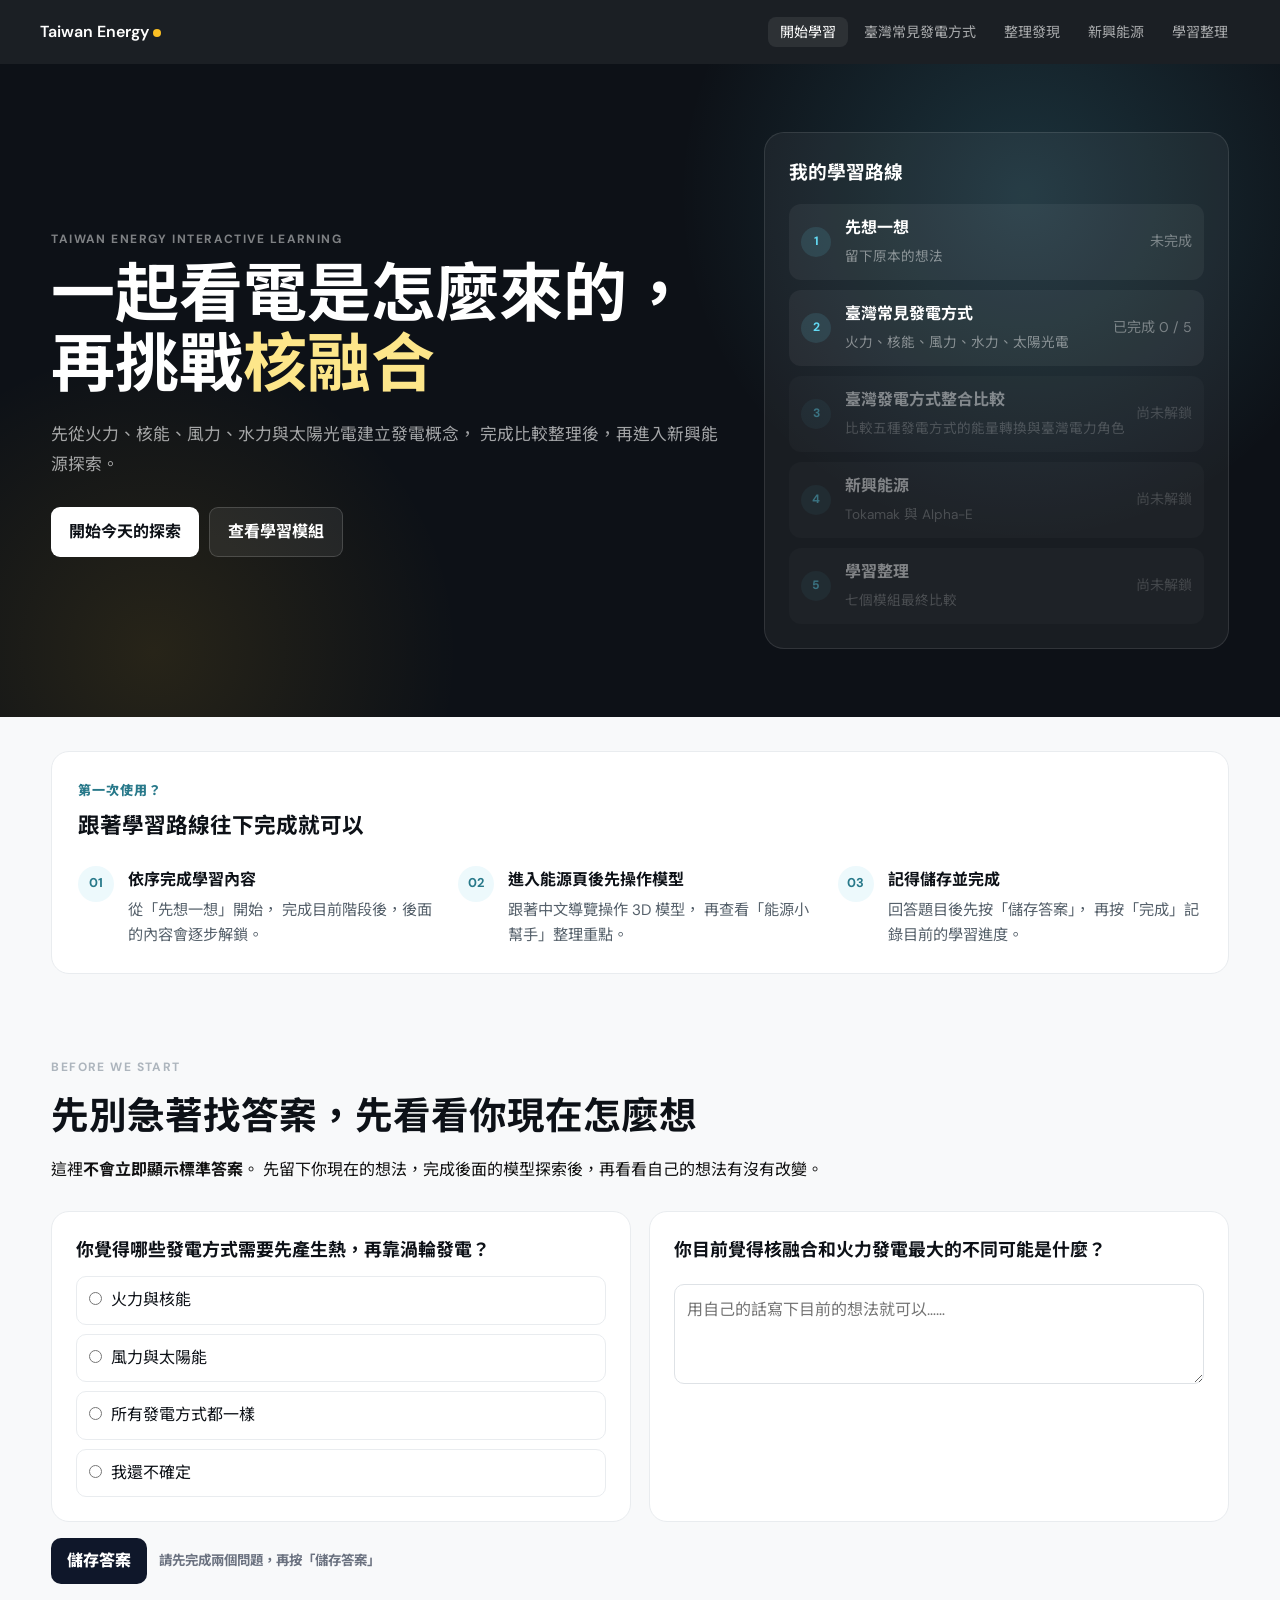
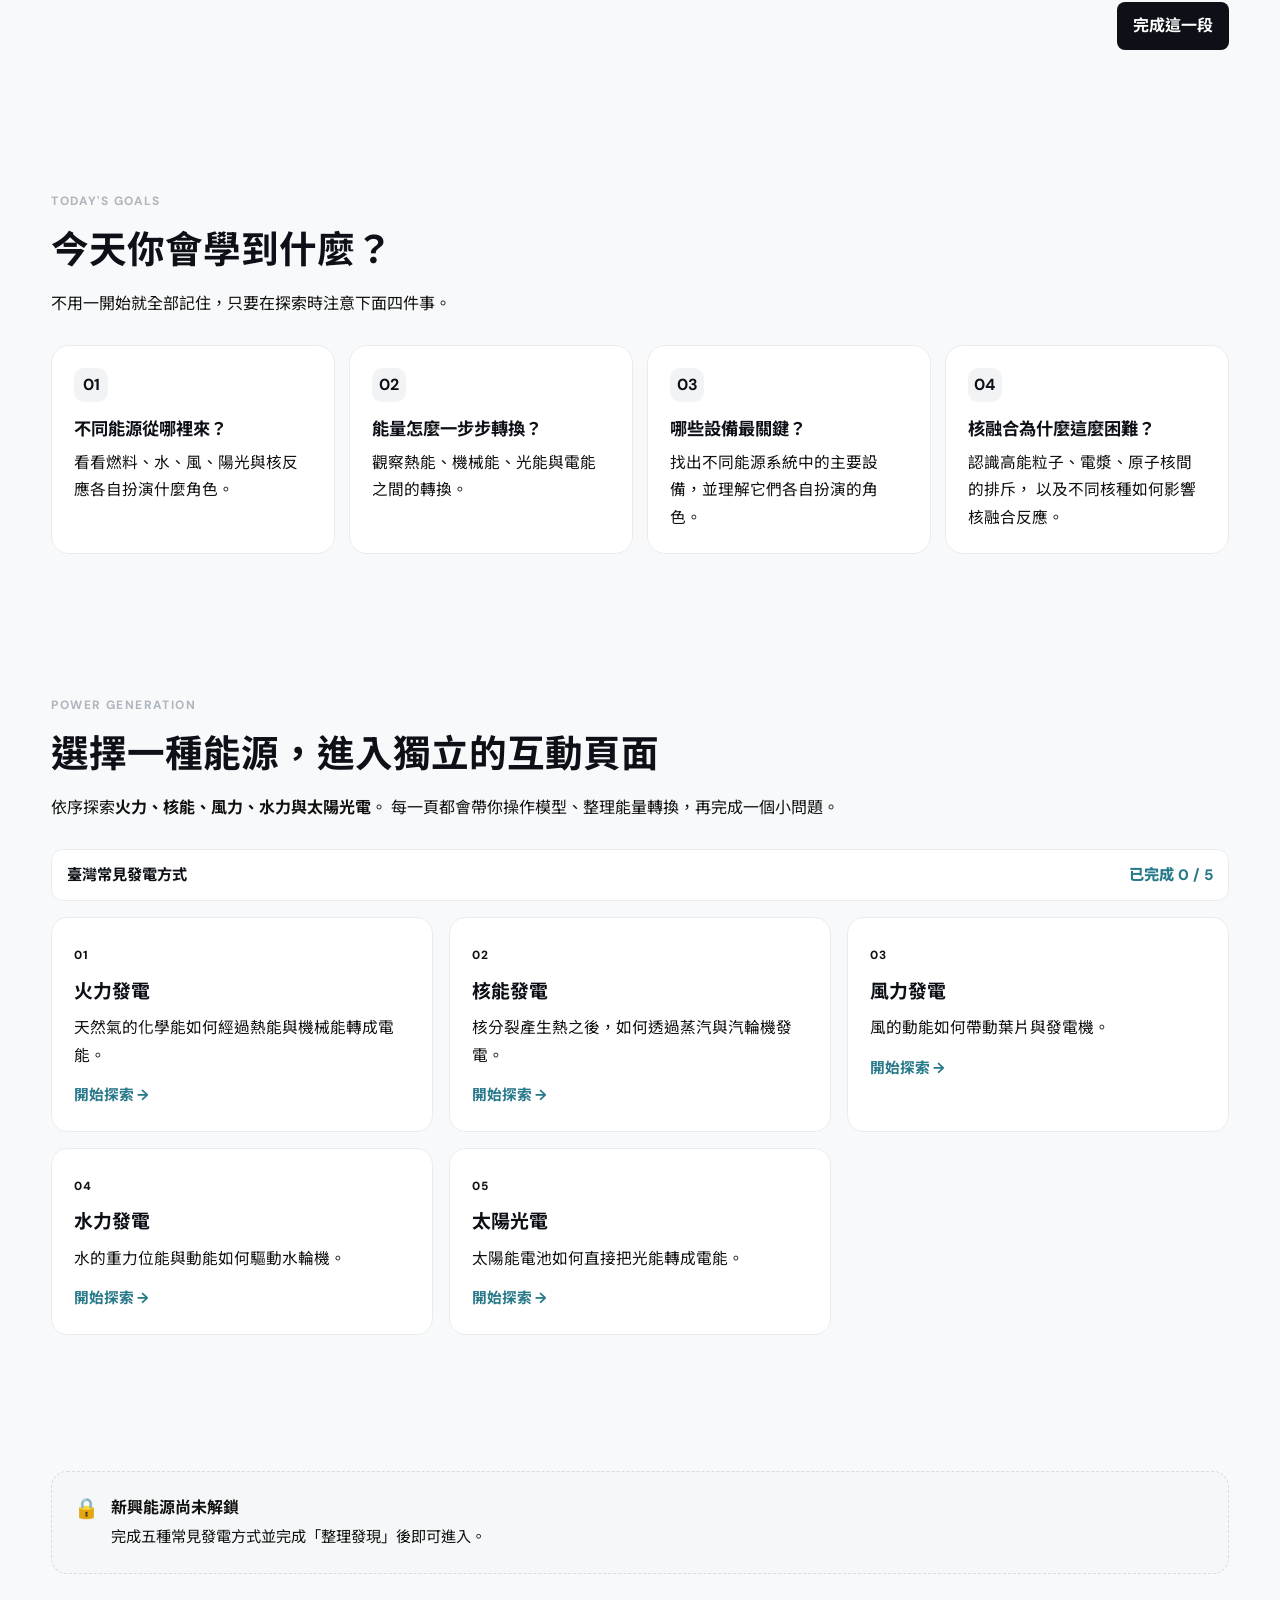
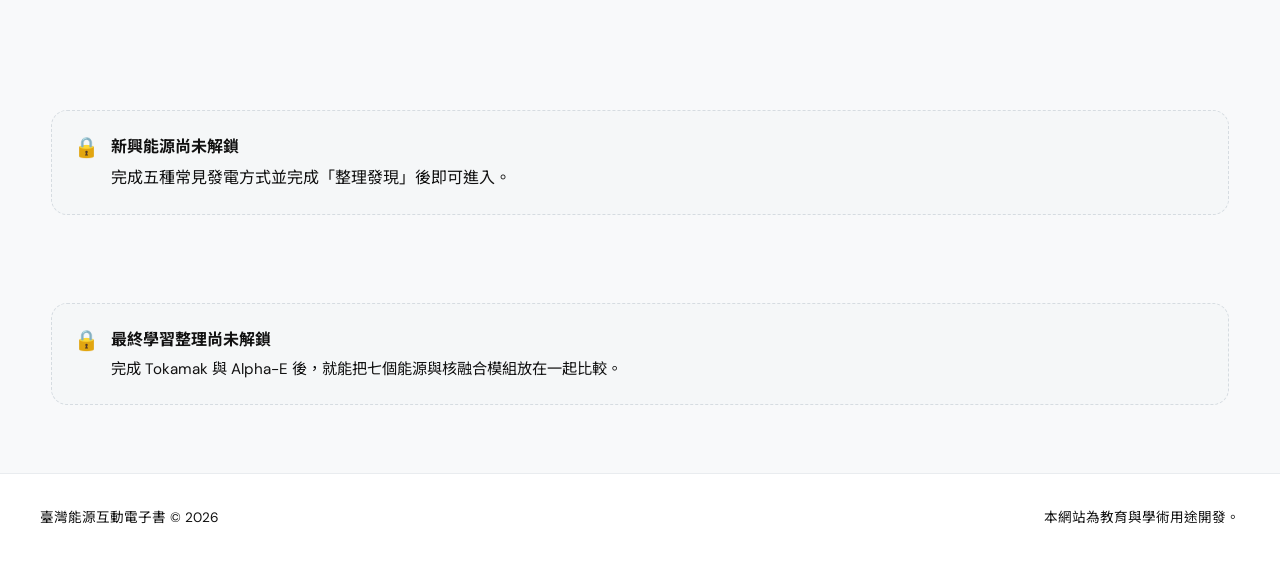
==== index.html @ b62a58a3 "1107_1744" ====
<!DOCTYPE html>
<html lang="zh-Hant">
<head>
  <meta charset="UTF-8">
  <meta name="viewport" content="width=device-width, initial-scale=1.0">
  <title>臺灣能源互動電子書｜學生學習版</title>
  <link rel="stylesheet" href="student-learning.css?v=17">
</head>
<body class="home-page">
    <nav>
        <a class="logo" href="index.html">Taiwan Energy<span></span></a>
        <button class="nav-toggle" type="button" aria-label="開啟選單" onclick="toggleMenu()">
            <span></span><span></span><span></span>
        </button>
        <ul id="nav-menu">
            <li><a class="active" href="index.html#start">開始學習</a></li>
            <li><a href="index.html#explore">臺灣常見發電方式</a></li>
            <li><a href="index.html#discover">整理發現</a></li>
            <li><a href="index.html#emerging">新興能源</a></li>
            <li><a href="student-summary.html">學習整理</a></li>
        </ul>
    </nav>

    <header class="hero">
        <div class="hero-inner">
            <div>
                <span class="eyebrow">TAIWAN ENERGY INTERACTIVE LEARNING</span>
                <h1>一起看電是怎麼來的，<br>再挑戰<em>核融合</em></h1>
                <p>
                    先從火力、核能、風力、水力與太陽光電建立發電概念，
                    完成比較整理後，再進入新興能源探索。
                </p>

                <div class="hero-actions">
                    <a class="btn btn-primary" href="#start">開始今天的探索</a>
                    <a class="btn btn-soft" href="#explore">查看學習模組</a>
                </div>
            </div>

            <aside class="hero-panel">
                <h3>我的學習路線</h3>
                <div class="phase-list">
                    <a class="phase-chip route-home-link"
                       href="#start"
                       data-home-route="start">
                        <b>1</b>
                        <div>
                            <strong>先想一想</strong>
                            <small>留下原本的想法</small>
                        </div>

                        <span class="phase-status"
                              data-home-status="start">
                            未完成
                        </span>
                    </a>

                    <a class="phase-chip route-home-link"
                       href="#explore"
                       data-home-route="traditional">
                        <b>2</b>
                        <div>
                            <strong>臺灣常見發電方式</strong>
                            <small>
                                火力、核能、風力、水力、太陽光電
                            </small>
                        </div>

                        <span class="phase-status"
                              data-home-status="traditional">
                            已完成 0 / 5
                        </span>
                    </a>

                    <a class="phase-chip route-home-link"
                       href="#discover"
                       data-home-route="discover">
                        <b>3</b>
                        <div>
                            <strong>臺灣發電方式整合比較</strong>
                            <small>
                                比較五種發電方式的能量轉換與臺灣電力角色
                            </small>
                        </div>

                        <span class="phase-status"
                              data-home-status="discover">
                            尚未解鎖
                        </span>
                    </a>

                    <a class="phase-chip route-home-link"
                       href="#emerging"
                       data-home-route="emerging">
                        <b>4</b>
                        <div>
                            <strong>新興能源</strong>
                            <small>
                                Tokamak 與 Alpha-E
                            </small>
                        </div>

                        <span class="phase-status"
                              data-home-status="emerging">
                            尚未解鎖
                        </span>
                    </a>

                    <a class="phase-chip route-home-link"
                       href="student-summary.html"
                       data-home-route="summary">
                        <b>5</b>
                        <div>
                            <strong>學習整理</strong>
                            <small>
                                七個模組最終比較
                            </small>
                        </div>

                        <span class="phase-status"
                              data-home-status="summary">
                            尚未解鎖
                        </span>
                    </a>
                </div>
            </aside>
        </div>
    </header>

    
    <main>

        <section class="container home-first-use">

            <div class="first-use-card">

                <div class="first-use-head">
                    <span>第一次使用？</span>
                    <h2>跟著學習路線往下完成就可以</h2>
                </div>

                <div class="first-use-grid">

                    <div class="first-use-item">
                        <b>01</b>
                        <div>
                            <strong>依序完成學習內容</strong>
                            <p>
                                從「先想一想」開始，
                                完成目前階段後，後面的內容會逐步解鎖。
                            </p>
                        </div>
                    </div>

                    <div class="first-use-item">
                        <b>02</b>
                        <div>
                            <strong>進入能源頁後先操作模型</strong>
                            <p>
                                跟著中文導覽操作 3D 模型，
                                再查看「能源小幫手」整理重點。
                            </p>
                        </div>
                    </div>

                    <div class="first-use-item">
                        <b>03</b>
                        <div>
                            <strong>記得儲存並完成</strong>
                            <p>
                                回答題目後先按「儲存答案」，
                                再按「完成」記錄目前的學習進度。
                            </p>
                        </div>
                    </div>

                </div>

            </div>

        </section>


        <section class="container" id="start">
            <div class="section-intro">
                <span class="eyebrow">BEFORE WE START</span>
                <h2>先別急著找答案，先看看你現在怎麼想</h2>
                <p>
                    這裡<strong>不會立即顯示標準答案</strong>。
                    先留下你現在的想法，完成後面的模型探索後，再看看自己的想法有沒有改變。
                </p>
            </div>

            <div class="activity-grid">
                <article class="activity-card">
                    <h3>你覺得哪些發電方式需要先產生熱，再靠渦輪發電？</h3>
                    <div class="choice-list" data-radio-group="start_q1">
                        <!-- radio -> 單選 -->
                        <label class="choice"><input name="start_q1" type="radio" value="thermal_nuclear" /> 火力與核能</label>
                        <label class="choice"><input name="start_q1" type="radio" value="wind_solar" /> 風力與太陽能</label>
                        <label class="choice"><input name="start_q1" type="radio" value="all" /> 所有發電方式都一樣</label>
                        <label class="choice"><input name="start_q1" type="radio" value="unknown" /> 我還不確定</label>
                    </div>
                </article>

                <article class="activity-card">
                    <h3>你目前覺得核融合和火力發電最大的不同可能是什麼？</h3>
                    <textarea data-save="start_q2" placeholder="用自己的話寫下目前的想法就可以……"></textarea>
                </article>
            </div>

            <div class="start-answer-actions">

                <button type="button"
                        class="quiz-save-btn"
                        id="startSaveBtn">
                    儲存答案
                </button>

                <span class="quiz-save-status pending"
                      id="startAnswerStatus">
                    請先完成兩個問題，再按「儲存答案」
                </span>
            </div>

            <div class="phase-footer">
                <button class="complete-phase-btn"
                        id="startCompleteBtn"
                        data-complete-section="start"
                        data-default-label="完成這一段">
                    完成這一段
                </button>
            </div>
        </section>

        <section class="container">
            <div class="section-intro">
                <span class="eyebrow">TODAY'S GOALS</span>
                <h2>今天你會學到什麼？</h2>
                <p>不用一開始就全部記住，只要在探索時注意下面四件事。</p>
            </div>

            <div class="learning-goals">
                <article class="learning-card">
                    <span>01</span>
                    <h3>不同能源從哪裡來？</h3>
                    <p>看看燃料、水、風、陽光與核反應各自扮演什麼角色。</p>
                </article>

                <article class="learning-card">
                    <span>02</span>
                    <h3>能量怎麼一步步轉換？</h3>
                    <p>觀察熱能、機械能、光能與電能之間的轉換。</p>
                </article>

                <article class="learning-card">
                    <span>03</span>
                    <h3>哪些設備最關鍵？</h3>
                    <p>找出不同能源系統中的主要設備，並理解它們各自扮演的角色。</p>
                </article>

                <article class="learning-card">
                    <span>04</span>
                    <h3>核融合為什麼這麼困難？</h3>
                    <p>
                        認識高能粒子、電漿、原子核間的排斥，
                        以及不同核種如何影響核融合反應。
                    </p>
                </article>
            </div>
        </section>

        <section id="explore" class="container">
            <div class="section-intro">
                <span class="eyebrow">POWER GENERATION</span>
                <h2>選擇一種能源，進入獨立的互動頁面</h2>
                <p>
                    依序探索<strong>火力、核能、風力、水力與太陽光電</strong>。
                    每一頁都會帶你操作模型、整理能量轉換，再完成一個小問題。
                </p>
            </div>

            <div class="section-progress-line">
                <strong>臺灣常見發電方式</strong>
                <span id="traditionalProgressText">已完成 0 / 5</span>
            </div>

            <div class="energy-menu-grid">
                <a class="energy-menu-card" href="thermal.html" data-module-card="thermal">
                    <span>01</span>
                    <h3>火力發電</h3>
                    <p>天然氣的化學能如何經過熱能與機械能轉成電能。</p>
                    <strong class="module-card-status">開始探索 →</strong>
                </a>

                <a class="energy-menu-card" href="nuclear.html" data-module-card="nuclear">
                    <span>02</span>
                    <h3>核能發電</h3>
                    <p>核分裂產生熱之後，如何透過蒸汽與汽輪機發電。</p>
                    <strong class="module-card-status">開始探索 →</strong>
                </a>

                <a class="energy-menu-card" href="wind.html" data-module-card="wind">
                    <span>03</span>
                    <h3>風力發電</h3>
                    <p>風的動能如何帶動葉片與發電機。</p>
                    <strong class="module-card-status">開始探索 →</strong>
                </a>

                <a class="energy-menu-card" href="hydro.html" data-module-card="hydro">
                    <span>04</span>
                    <h3>水力發電</h3>
                    <p>水的重力位能與動能如何驅動水輪機。</p>
                    <strong class="module-card-status">開始探索 →</strong>
                </a>

                <a class="energy-menu-card" href="solar.html" data-module-card="solar">
                    <span>05</span>
                    <h3>太陽光電</h3>
                    <p>太陽能電池如何直接把光能轉成電能。</p>
                    <strong class="module-card-status">開始探索 →</strong>
                </a>
            </div>
        </section>

        <section id="discover" class="container gated-section" data-gate="discover">
            <div class="gate-message">
                <span>🔒</span>
                <div>
                    <strong>新興能源尚未解鎖</strong>
                    <p>完成五種常見發電方式並完成「整理發現」後即可進入。</p>
                </div>
            </div>

            <div class="gated-content">
                <!-- =========================
         區塊標題
    ========================= -->
                <div class="section-intro discover-intro">
                    <span class="eyebrow">CONNECT THE IDEAS</span>
                    <h2>把五種發電方式放在一起比較</h2>
                    <p>
                        你已經完成<strong>五種臺灣常見發電方式</strong>的探索。
                    </p>

                    <p>
                        接下來比較三個重點：
                        <strong>能源從哪裡來、能量怎麼轉換、最後怎麼產生電能</strong>。
                    </p>
                </div>

                <div class="module-focus-note discover-focus-note">

                    <strong>本區整理方式</strong>

                    <span>
                        比較五種能量路徑 →
                        找出共同點 →
                        放回臺灣發電情境 →
                        寫下一句自己的整理發現。
                    </span>

                </div>

                <!-- =========================
                     1. 五種能源的能量路徑
                ========================= -->
                <section class="discover-block">
                    <div class="discover-block-head">
                        <span>STEP 01</span>
                        <h3>先看看：五種能源走的是同一條路嗎？</h3>
                        <p>
                            <strong>先看能量路徑：</strong>
                            暫時拿掉設備名稱，
                            只比較每一種發電方式的<strong>能量如何轉換</strong>。
                        </p>

                        <p>
                            <strong>需要複習時：</strong>
                            直接點選下方能源卡片，
                            就可以回到該能源頁面重新查看。
                        </p>
                    </div>

                    <div class="energy-path-grid">
                        <a class="energy-path-card energy-path-link thermal-path"
                           href="thermal.html"
                           aria-label="回到火力發電頁面">
                            <div class="energy-path-title">
                                <span>火力</span>
                                <strong>天然氣的化學能</strong>
                            </div>

                            <div class="energy-path-flow">
                                化學能
                                <b>→</b>
                                熱能
                                <b>→</b>
                                機械能
                                <b>→</b>
                                電能
                            </div>

                            <p>
                                燃料先提供熱能，
                                再利用蒸氣與汽輪機帶動發電機。
                            </p>

                            <span class="energy-path-review">
                                回到這一頁複習 →
                            </span>
                        </a>

                        <a class="energy-path-card energy-path-link nuclear-path"
                           href="nuclear.html"
                           aria-label="回到核能發電頁面">
                            <div class="energy-path-title">
                                <span>核能</span>
                                <strong>核分裂釋放的核能</strong>
                            </div>

                            <div class="energy-path-flow">
                                核能
                                <b>→</b>
                                熱能
                                <b>→</b>
                                機械能
                                <b>→</b>
                                電能
                            </div>

                            <p>
                                熱的來源和火力不同，
                                但後續同樣會利用蒸氣推動汽輪機。
                            </p>

                            <span class="energy-path-review">
                                回到這一頁複習 →
                            </span>
                        </a>

                        <a class="energy-path-card energy-path-link wind-path"
                           href="wind.html"
                           aria-label="回到風力發電頁面">
                            <div class="energy-path-title">
                                <span>風力</span>
                                <strong>移動空氣的動能</strong>
                            </div>

                            <div class="energy-path-flow">
                                風的動能
                                <b>→</b>
                                機械能
                                <b>→</b>
                                電能
                            </div>

                            <p>
                                風直接推動葉片與轉子，
                                不需要先產生熱能。
                            </p>

                            <span class="energy-path-review">
                                回到這一頁複習 →
                            </span>
                        </a>

                        <a class="energy-path-card energy-path-link hydro-path"
                           href="hydro.html"
                           aria-label="回到水力發電頁面">

                            <div class="energy-path-title">
                                <span>水力</span>
                                <strong>高處水體的重力位能</strong>
                            </div>

                            <div class="energy-path-flow">
                                重力位能
                                <b>→</b>
                                水流動能
                                <b>→</b>
                                機械能
                                <b>→</b>
                                電能
                            </div>

                            <p>
                                水往低處流動後推動水輪機，
                                再由發電機產生電能。
                            </p>

                            <span class="energy-path-review">
                                回到這一頁複習 →
                            </span>
                        </a>

                        <a class="energy-path-card energy-path-link solar-path"
                           href="solar.html"
                           aria-label="回到太陽光電頁面">

                            <div class="energy-path-title">
                                <span>太陽光電</span>
                                <strong>太陽光的光能</strong>
                            </div>

                            <div class="energy-path-flow">
                                光能
                                <b>→</b>
                                電能
                            </div>

                            <p>
                                太陽能電池可以直接完成光能到電能的轉換，
                                不需要旋轉機械設備。
                            </p>

                            <span class="energy-path-review">
                                回到這一頁複習 →
                            </span>
                        </a>
                    </div>
                </section>

                <!-- =========================
         2. 找共同點
    ========================= -->
                <section class="discover-block discover-pattern-block">
                    <div class="discover-block-head">
                        <span>STEP 02</span>
                        <h3>再找找看，哪些其實比你想像中更像？</h3>
                        <p>
                            <strong>比較方式：</strong>
                            不只記住設備名稱，
                            而是觀察<strong>能量經過哪些階段</strong>，
                            就可以把五種發電方式重新分成幾組。
                        </p>
                    </div>

                    <div class="pattern-grid">
                        <article class="pattern-card">
                            <span class="pattern-number">01</span>
                            <h4>都需要熱才能發電</h4>
                            <div class="pattern-energy-tags">
                                <span>火力</span>
                                <span>核能</span>
                            </div>

                            <p>
                                兩者最初的能源來源不同，
                                但都先產生<strong>熱</strong>，再利用<strong>蒸氣</strong>推動汽輪機。
                            </p>
                        </article>

                        <article class="pattern-card">
                            <span class="pattern-number">02</span>
                            <h4>直接利用自然界的運動</h4>
                            <div class="pattern-energy-tags">
                                <span>風力</span>
                                <span>水力</span>
                            </div>

                            <p>
                                風與水先使<strong>旋轉設備</strong>產生<strong>機械能</strong>，
                                再由<strong>發電機</strong>把機械能轉換成<strong>電能</strong>。
                            </p>
                        </article>

                        <article class="pattern-card">
                            <span class="pattern-number">03</span>
                            <h4>不需要旋轉機械階段</h4>
                            <div class="pattern-energy-tags">
                                <span>太陽光電</span>
                            </div>

                            <p>
                                太陽能電池<strong>直接</strong>將光能轉換成電能，
                                是五種發電方式中能量路徑最不同的一種。
                            </p>
                        </article>
                    </div>

                    <div class="discover-thinking-note">
                        <div class="discover-thinking-title">
                            你發現了嗎？
                        </div>

                        <p>
                            <strong>火力與核能：</strong>
                            熱的來源不同，但後半段都會利用蒸氣、汽輪機與發電機。
                        </p>

                        <p>
                            <strong>風力與水力：</strong>
                            自然條件不同，但都會先形成旋轉的機械能，再轉換成電能。
                        </p>

                        <p class="discover-thinking-summary">
                            真正比較能源時，應該同時觀察<strong>能量來源</strong>與<strong>轉換路徑</strong>。
                        </p>
                    </div>
                </section>

                <!-- =========================
         3. 臺灣情境
    ========================= -->
                <section class="taiwan-energy-context discover-taiwan">
                    <div class="taiwan-context-head">
                        <span>TAIWAN ENERGY 2025</span>
                        <h3>2025 年臺灣發電結構</h3>
                        <p>
                            真實的電力系統不只要<strong>能夠發電</strong>，
                            還要同時考慮：
                            <strong>何時能發電、能否配合用電需求，以及不同能源如何互相搭配</strong>。
                        </p>
                    </div>

                    <div class="taiwan-mix-grid">
                        <article>
                            <strong>47.7%</strong>
                            <span>燃氣發電</span>
                            <p>
                                2025 年臺灣發電量占比最高的能源，
                                目前仍是重要的電力來源。
                            </p>
                        </article>

                        <article>
                            <strong>35.3%</strong>
                            <span>燃煤發電</span>
                            <p>
                                仍占相當比例，
                                但能源政策方向持續降低燃煤使用。
                            </p>
                        </article>

                        <article>
                            <strong>13.3%</strong>
                            <span>再生能源</span>
                            <p>
                                包含太陽光電、風力、水力
                                以及其他再生能源。
                            </p>
                        </article>

                        <article>

                            <strong>1.1%</strong>

                            <span>核能發電</span>

                            <p>
                                2025 年全年仍有部分核能發電量；
                                核三 2 號機於 5 月停止商轉後，
                                後續月份已無核能商轉發電。
                            </p>

                        </article>
                    </div>

                    <div class="taiwan-context-note discover-question">
                        <strong>想一想：</strong>
                        <p>
                            如果太陽光電與風力都不需要燃燒燃料，
                            為什麼臺灣目前仍然需要其他發電方式？
                            試著從<strong>自然條件、發電時間與用電需求</strong>三個方向思考。
                        </p>
                    </div>

                    <div class="taiwan-data-source">
                        資料基準：2025 年全年發電結構｜
                        資料來源：
                        <a href="https://service.moea.gov.tw/EE521/common/Common.aspx?code=M&no=9"
                           target="_blank"
                           rel="noopener noreferrer">
                            經濟部能源統計 ↗
                        </a>
                    </div>
                </section>

                <!-- =========================
         4. 整合反思
    ========================= -->
                <div class="reflection-card discover-reflection">
                    <span class="reflection-eyebrow">
                        YOUR TURN
                    </span>

                    <h3>如果只能用一句話，你會怎麼比較這五種發電方式？</h3>
                    <p>
                        <strong>不用逐一介紹五種能源。</strong>
                        請選擇一個你認為最重要的比較角度，
                        用一句話整理自己的發現。
                    </p>

                    <p>
                        <strong>可以從這些方向思考：</strong>
                        能源來源、能量轉換、自然條件，
                        或不同發電方式在供電系統中的角色。
                    </p>

                    <textarea data-save="discover_reflection"
                              id="discoverReflection"
                              placeholder="例如：我發現雖然五種能源來源不同，但……"></textarea>

                    <div class="discover-answer-actions">
                        <button type="button"
                                class="quiz-save-btn"
                                id="discoverSaveBtn">
                            儲存答案
                        </button>

                        <span class="quiz-save-status"
                              id="discoverAnswerStatus"></span>

                    </div>
                </div>

                <div class="phase-footer">
                    <button class="complete-phase-btn"
                            id="discoverCompleteBtn"
                            data-complete-section="discover"
                            data-default-label="完成能源整合比較">
                        完成能源整合比較
                    </button>
                </div>
            </div>
        </section>

        <section id="emerging" class="container gated-section" data-gate="emerging">
            <div class="gate-message">
                <span>🔒</span>
                <div>
                    <strong>新興能源尚未解鎖</strong>
                    完成五種常見發電方式並完成「整理發現」後即可進入。
                </div>
            </div>

            <div class="gated-content">
                <div class="section-intro">
                    <span class="eyebrow">EMERGING ENERGY</span>
                    <h2>接下來，進入新興能源探索</h2>
                    <p>
                        前面五種發電方式，主要用來認識<strong>實際電力系統如何產生電能</strong>。
                    </p>

                    <p>
                        接下來將進入<strong>核融合</strong>主題，
                        先理解 Tokamak 如何維持高溫電漿，
                        再透過 Alpha-E 探索核融合實驗中的真空、粒子束與核種條件。
                    </p>
                </div>

                <div class="module-focus-note emerging-focus-note">

                    <strong>本區學習方式</strong>

                    <span>
                        先完成 Tokamak →
                        理解核融合需要的基本環境 →
                        再進入 Alpha-E →
                        挑戰核融合實驗條件。
                    </span>

                </div>

                <div class="section-progress-line">
                    <strong>新興能源探索</strong>
                    <span id="emergingProgressText">已完成 0 / 2</span>
                </div>

                <div class="energy-menu-grid emerging-grid">
                    <a class="energy-menu-card emerging-card tokamak-entry"
                       href="tokamak.html"
                       data-module-card="tokamak">

                        <span>01</span>

                        <h3>Tokamak</h3>

                        <p>
                            先認識<strong>真空、高溫電漿與磁場控制</strong>，
                            理解核融合裝置為什麼需要特殊環境。
                        </p>

                        <strong class="module-card-status">
                            先從這裡開始 →
                        </strong>

                    </a>

                    <a class="energy-menu-card gated-link emerging-card alpha-entry"
                       href="alpha-e-student-activity.html"
                       data-module-card="challenge"
                       data-link-requires="alpha">

                        <span>02</span>

                        <h3>Alpha-E</h3>

                        <p>
                            再進一步操作<strong>真空、粒子束與核種選擇</strong>，
                            思考哪些條件會影響核融合實驗。
                        </p>

                        <strong class="module-card-status">
                            完成 Tokamak 後解鎖
                        </strong>

                    </a>
                </div>
            </div>
        </section>

        <section id="final-review" class="container gated-section compact-gate" data-gate="final">
            <div class="gate-message">
                <span>🔒</span>
                <div>
                    <strong>最終學習整理尚未解鎖</strong>
                    <p>完成 Tokamak 與 Alpha-E 後，就能把七個能源與核融合模組放在一起比較。</p>
                </div>
            </div>

            <div class="gated-content">
                <div class="challenge-panel">
                    <div>
                        <h3>七個模組都完成了</h3>
                        <p>最後把五種發電方式、Tokamak 與 Alpha-E 一起比較與反思。</p>
                    </div>

                    <a class="btn btn-primary" href="student-summary.html">前往學習整理</a>
                </div>
            </div>
        </section>
    </main>

    <footer>
        <p>臺灣能源互動電子書 © 2026</p>
        <p>本網站為教育與學術用途開發。</p>
    </footer>

    <script src="student-learning.js?v=17"></script>
</body>
</html>
---- student-learning.css ----
/* =========================================================
   全網站基礎：顏色、Nav、首頁、按鈕、卡片、Footer、RWD
========================================================= */
@import url('https://fonts.googleapis.com/css2?family=Noto+Sans+TC:wght@400;500;700&family=DM+Sans:wght@400;500;600;700&display=swap');

:root{
  --black:#0d1117;
  --white:#ffffff;
  --bg:#f8f9fa;
  --line:#e9ecef;
  --muted:#111111;
  --soft:#f1f3f5;
  --accent:#fbbf24;
  --cyan:#63daf4;
  --green:#6ee64e;
  --radius:18px;
  --nav:64px;
  scroll-behavior:smooth;
}

*,
*::before,
*::after{box-sizing:border-box;margin:0;padding:0}

html{-webkit-font-smoothing:antialiased}

body{
  font-family:"DM Sans","Noto Sans TC",sans-serif;
  background:var(--bg);
  color:var(--black);
  line-height:1.75;
}

button,input,textarea,select{font:inherit}
button{cursor:pointer}
a{color:inherit}

nav{
  position:fixed;
  inset:0 0 auto;
  z-index:1000;
  height:var(--nav);
  display:flex;
  align-items:center;
  justify-content:space-between;
  padding:0 40px;
  background:rgba(13,17,23,.94);
  backdrop-filter:blur(16px);
  -webkit-backdrop-filter:blur(16px);
}

.logo{
  color:#fff;
  text-decoration:none;
  font-weight:600;
}

.logo span{
  display:inline-block;
  width:8px;height:8px;
  margin-left:4px;
  border-radius:50%;
  background:var(--accent);
}

nav ul{
  display:flex;
  align-items:center;
  gap:4px;
  list-style:none;
}

nav a:not(.logo){
  color:rgba(255,255,255,.62);
  text-decoration:none;
  font-size:.875rem;
  padding:6px 12px;
  border-radius:8px;
}

nav a:hover,
nav a.active{
  color:#fff;
  background:rgba(255,255,255,.08);
}

.nav-toggle{
  display:none;
  flex-direction:column;
  gap:5px;
  border:0;
  background:transparent;
}

.nav-toggle span{
  width:22px;height:2px;background:#fff;
}

.hero{
  margin-top:var(--nav);
  color:#fff;
  background:
    radial-gradient(circle at 80% 20%,rgba(99,218,244,.17),transparent 30%),
    radial-gradient(circle at 12% 90%,rgba(251,191,36,.11),transparent 24%),
    var(--black);
}

.hero-inner{
  width:min(1200px,92%);
  min-height:520px;
  margin:auto;
  display:grid;
  grid-template-columns:1.18fr .82fr;
  gap:44px;
  align-items:center;
  padding:68px 0;
}

.eyebrow{
  display:inline-block;
  margin-bottom:10px;
  color:rgba(255,255,255,.47);
  font-size:.75rem;
  font-weight:700;
  letter-spacing:.12em;
}

.hero h1{
  margin-bottom:18px;
  font-size:clamp(2.4rem,5vw,4.2rem);
  line-height:1.1;
}

.hero h1 em{font-style:normal;color:#fde68a}

.hero p{
  max-width:780px;
  color:rgba(255,255,255,.62);
}

.hero-actions{
  display:flex;
  gap:10px;
  flex-wrap:wrap;
  margin-top:28px;
}

.btn{
  display:inline-flex;
  align-items:center;
  justify-content:center;
  min-height:44px;
  padding:10px 18px;
  border:0;
  border-radius:9px;
  text-decoration:none;
  font-weight:700;
  transition:.2s;
}

.btn:hover{transform:translateY(-1px)}

.btn-primary{background:#fff;color:var(--black)}
.btn-dark{background:var(--black);color:#fff}
.btn-soft{
  border:1px solid rgba(255,255,255,.16);
  background:rgba(255,255,255,.07);
  color:#fff;
}

.hero-panel{
  padding:24px;
  border:1px solid rgba(255,255,255,.1);
  border-radius:20px;
  background:rgba(255,255,255,.05);
}

.hero-panel h3{margin-bottom:14px}

/* =========================================================
   首頁學習路線
========================================================= */

.route-home-link {
    color: inherit;
    text-decoration: none;
}

.route-home-link:hover {
    background: rgba(255,255,255,.08);
}

.route-home-link.locked {
    opacity: .45;
    cursor: pointer;
}

.route-home-link.locked:hover {
    background: rgba(255,255,255,.05);
}

.route-home-link.done .phase-status {
    color: #a5f28f;
}

.phase-list{
  display:grid;
  gap:10px;
}

.phase-chip{
  display:grid;
  grid-template-columns:34px 1fr auto;
  align-items:center;
  gap:10px;
  padding:10px 12px;
  border-radius:12px;
  background:rgba(255,255,255,.05);
}

.phase-chip b{
  width:30px;height:30px;
  display:grid;
  place-items:center;
  border-radius:50%;
  background:rgba(99,218,244,.12);
  color:var(--cyan);
  font-size:.76rem;
}

.phase-chip strong{
  display:block;
  font-size:.9rem;
}

.phase-chip small{
  color:rgba(255,255,255,.45);
  font-size:.72rem;
}

.phase-status{
  color:rgba(255,255,255,.38);
  font-size:.78rem;
}

.phase-chip.done .phase-status{color:#a5f28f}

.container{
  width:min(1200px,92%);
  margin:auto;
  padding:68px 0;
}

.section-intro{
    margin-bottom:26px
}

.section-intro .eyebrow{
    color:#adb5bd;
    margin-bottom:6px
}

.section-intro h2{
    font-size:clamp(1.7rem,3vw,2.35rem);
    margin-bottom:6px
}

.section-intro p{
    max-width: none;
    color: #111111;
}



.learning-goals{
  display:grid;
  grid-template-columns:repeat(4,1fr);
  gap:14px;
}

.learning-card,
.energy-card,
.activity-card,
.reflection-card,
.complete-card{
  border:1px solid var(--line);
  border-radius:var(--radius);
  background:#fff;
}

.learning-card{padding:22px}

.learning-card span{
  display:inline-grid;
  place-items:center;
  width:34px;height:34px;
  margin-bottom:12px;
  border-radius:10px;
  background:var(--soft);
  font-weight:700;
}

.learning-card h3{margin-bottom:5px;font-size:1rem}
.learning-card p{color:var(--muted);font-size:.9rem}

.activity-grid{
  display:grid;
  grid-template-columns:1fr 1fr;
  gap:18px;
}

.activity-card{
  padding:24px;
}

.activity-card h3{
  margin-bottom:10px;
  font-size:1.06rem;
}

.choice-list{
  display:grid;
  gap:9px;
  margin-top:12px;
}

.choice{
  display:flex;
  align-items:flex-start;
  gap:9px;
  padding:10px 12px;
  border:1px solid var(--line);
  border-radius:10px;
  background:#fff;
}

.choice input{margin-top:5px}

textarea{
  width:100%;
  min-height:100px;
  margin-top:10px;
  padding:11px 12px;
  resize:vertical;
  border:1px solid #dee2e6;
  border-radius:10px;
  background:#fff;
}

.phase-footer{
  display:flex;
  justify-content:flex-end;
  margin-top:18px;
}

.complete-phase-btn{
  padding:10px 16px;
  border:0;
  border-radius:8px;
  background:var(--black);
  color:#fff;
  font-weight:700;
}

.complete-phase-btn.done{
  background:#dff5d7;
  color:#24451d;
}

.alpha-complete-footer {
    display: flex;
    align-items: center;
    justify-content: flex-end;
    gap: 20px;
}

.alpha-complete-hint {
    margin-top: 0;
    color: #6b7280;
    font-size: .84rem;
    font-weight: 700;
    text-align: right;
}

.energy-group{margin-top:40px}

.group-title{margin-bottom:15px}
.group-title h3{font-size:1.25rem}

.group-title p{
    color:#111111;
    font-size:.9rem
}

.energy-grid{
  display:grid;
  grid-template-columns:repeat(2,1fr);
  gap:18px;
}

.energy-card{overflow:hidden}

.energy-card-head{padding:20px 22px 10px}

.energy-card-head span{
  color:#adb5bd;
  font-size:.74rem;
  font-weight:700;
  letter-spacing:.08em;
}

.energy-card-head h3{font-size:1.15rem}

.energy-card > p{
  padding:0 22px 14px;
  color:#111111;
  font-size:.9rem;
}

.learning-point{
  margin:0 22px 18px;
  padding:12px 14px;
  border-radius:10px;
  background:var(--bg);
  font-size:.84rem;
}

.learning-point strong{display:block;margin-bottom:2px}

.iframe-wrapper{
  overflow:hidden;
  border-top:1px solid var(--line);
  background:#11161d;
}

.iframe-wrapper iframe{
  display:block;
  width:100%;
  aspect-ratio:16/8;
  border:0;
}

.card-actions{
  display:flex;
  justify-content:flex-end;
  padding:14px 18px 18px;
}

.alpha-card{
  background:
    radial-gradient(circle at 85% 20%,rgba(251,191,36,.14),transparent 26%),
    #fff;
}

.summary-strip{
  display:grid;
  grid-template-columns:repeat(5,1fr);
  gap:12px;
}

.summary-card{
  padding:18px;
  border:1px solid var(--line);
  border-radius:14px;
  background:#fff;
}

.summary-card strong{
  display:block;
  margin-bottom:6px;
  color:#28798a;
}

.summary-card p{
  color:#111111;
  font-size:.86rem;
}

.challenge-panel{
  display:grid;
  grid-template-columns:1fr auto;
  gap:20px;
  align-items:center;
  margin-top:18px;
  padding:26px;
  border-radius:18px;
  background:var(--black);
  color:#fff;
}

.challenge-panel p{
  margin-top:6px;
  color:rgba(255,255,255,.58);
}

.summary-hero{
  margin-top:var(--nav);
  padding:72px 0 48px;
  background:var(--black);
  color:#fff;
}

.summary-hero .inner{
  width:min(1200px,92%);
  margin:auto;
}

.summary-hero p{
  max-width: none;
  color:rgba(255,255,255,.6);
}

.activity-steps{
  display:grid;
  grid-template-columns:repeat(3,1fr);
  gap:14px;
}

.activity-step{
  padding:18px;
  border:1px solid var(--line);
  border-radius:14px;
  background:#fff;
}

.activity-step .tag{
  display:inline-block;
  margin-bottom:8px;
  color:#5b6b76;
  font-size:.72rem;
  font-weight:800;
  letter-spacing:.1em;
}

.activity-step h4{
    margin-bottom:7px
}

.activity-step p{
    color:#111111;
    font-size:.88rem
}



.compare-table-wrap{
  overflow-x:auto;
  border:1px solid var(--line);
  border-radius:16px;
  background:#fff;
}

.compare-table {
    width: 100%;
    min-width: 0;
    table-layout: fixed;
    border-collapse: collapse;
}

.compare-table th:nth-child(1),
.compare-table td:nth-child(1) {
    width: 9%;
}

.compare-table th:nth-child(2),
.compare-table td:nth-child(2) {
    width: 22%;
}

.compare-table th:nth-child(3),
.compare-table td:nth-child(3) {
    width: 36%;
}

.compare-table th:nth-child(4),
.compare-table td:nth-child(4) {
    width: 33%;
}

.compare-table th,
.compare-table td{
  padding:14px 16px;
  border-bottom:1px solid var(--line);
  text-align:left;
  vertical-align:top;
  font-size:.9rem;
}

.compare-table th{
  background:var(--bg);
  color:var(--muted);
  font-size:.82rem;
}

.compare-table tr:last-child td{border-bottom:0}

.evaluate-grid{
  display:grid;
  grid-template-columns:repeat(3,1fr);
  gap:16px;
  margin-top:20px;
}

.reflection-card{padding:22px}

.complete-card{
  margin-top:26px;
  padding:26px;
  text-align:center;
  background:
    radial-gradient(circle at 50% 0,rgba(99,218,244,.12),transparent 35%),
    #fff;
}

.complete-card .icon{
  width:52px;height:52px;
  display:grid;
  place-items:center;
  margin:0 auto 14px;
  border-radius:50%;
  background:#dff5d7;
  color:#24451d;
  font-size:1.3rem;
  font-weight:900;
}

.complete-card p{
  max-width:680px;
  margin:6px auto 0;
  color:#111111;
}

footer{
  display:flex;
  justify-content:space-between;
  gap:16px;
  flex-wrap:wrap;
  padding:32px 40px;
  border-top:1px solid var(--line);
  background:#fff;
  color:#111111;
  font-size:.85rem;
}

@media(max-width:980px){
  .hero-inner{grid-template-columns:1fr}
  .learning-goals{grid-template-columns:repeat(2,1fr)}
  .energy-grid{grid-template-columns:1fr}
  .activity-steps{grid-template-columns:1fr}
  .summary-strip{grid-template-columns:repeat(2,1fr)}
  .evaluate-grid{grid-template-columns:1fr}
}

@media(max-width:768px){
  nav{padding:0 20px}
  nav ul{
    display:none;
    position:absolute;
    top:var(--nav);
    left:0;
    width:100%;
    padding:12px 16px 20px;
    flex-direction:column;
    align-items:stretch;
    background:#0d1117;
  }
  nav ul.open{display:flex}
  nav a:not(.logo){display:block;padding:10px 14px}
  .nav-toggle{display:flex}
  .hero-inner{padding:52px 0}
  .activity-grid{grid-template-columns:1fr}
  .learning-goals{grid-template-columns:1fr}
  .summary-strip{grid-template-columns:1fr}
  .challenge-panel{grid-template-columns:1fr}
  footer{flex-direction:column;text-align:center}
}

/* =========================
   �����᪾�Ѿ�z�d
========================= */

.knowledge-card {
    margin: 18px 22px 22px;
    border: 1px solid #e5e7eb;
    border-radius: 14px;
    background: #f8f9fa;
    overflow: hidden;
}

.knowledge-card summary {
    position: relative;
    padding: 16px 48px 16px 18px;
    cursor: pointer;
    list-style: none;
    font-weight: 700;
    background: #ffffff;
}

.knowledge-card summary::-webkit-details-marker {
    display: none;
}

.knowledge-card summary::after {
    content: "+";
    position: absolute;
    right: 18px;
    top: 50%;
    transform: translateY(-50%);
    font-size: 1.2rem;
    color: #6c757d;
    transition: transform 0.2s ease;
}

.knowledge-card[open] summary::after {
    transform: translateY(-50%) rotate(45deg);
}

    .knowledge-card summary span {
        display: block;
        margin-bottom: 3px;
        color: #8a939b;
        font-size: 0.74rem;
        letter-spacing: 0.08em;
    }

/* =========================
   �֤��� / �ֿĦX�����α�
========================= */

.concept-bridge {
    margin-top: 34px;
    padding: 26px;
    border: 1px solid #e5e7eb;
    border-radius: 18px;
    background: #ffffff;
}

.concept-bridge-head span {
    display: block;
    margin-bottom: 4px;
    color: #8a939b;
    font-size: 0.76rem;
    font-weight: 700;
    letter-spacing: 0.08em;
}

.concept-bridge-head h3 {
    margin-bottom: 8px;
    font-size: 1.3rem;
}

.concept-bridge-head p {
    color: #111111;
}

.fusion-compare {
    display: grid;
    grid-template-columns: 1fr auto 1fr;
    gap: 18px;
    align-items: center;
    margin-top: 22px;
}

.compare-box {
    height: 100%;
    padding: 20px;
    border: 1px solid #e5e7eb;
    border-radius: 14px;
    background: #f8f9fa;
}

.compare-box > span {
    display: inline-block;
    margin-bottom: 8px;
    padding: 4px 9px;
    border-radius: 6px;
    background: #ffffff;
    color: #495057;
    font-size: 0.78rem;
    font-weight: 700;
}

.compare-box h4 {
    margin-bottom: 6px;
}

.compare-box p {
    margin-bottom: 12px;
    color: #111111;
    font-size: 0.9rem;
}

.compare-box strong {
    font-size: 0.82rem;
}

.compare-arrow {
    color: #adb5bd;
    font-size: 0.78rem;
    font-weight: 800;
}

@media(max-width:768px) {
    .fusion-compare {
        grid-template-columns: 1fr;
    }

    .compare-arrow {
        text-align: center;
    }
}

/* =========================
   Tokamak ������z
========================= */

.concept-flow {
    display: flex;
    align-items: center;
    justify-content: center;
    gap: 10px;
    flex-wrap: wrap;
    margin: 18px 0;
}

.concept-flow span {
    padding: 8px 12px;
    border: 1px solid #dee2e6;
    border-radius: 10px;
    background: #ffffff;
    font-weight: 700;
    font-size: 0.88rem;
}

.concept-flow b {
    color: #adb5bd;
}

.concept-grid {
    display: grid;
    grid-template-columns: repeat(2, 1fr);
    gap: 12px;
    margin-top: 18px;
}

.concept-mini-card {
    padding: 14px;
    border: 1px solid #e5e7eb;
    border-radius: 12px;
    background: #ffffff;
}

.concept-mini-card strong {
    display: block;
    margin-bottom: 5px;
    color: #0d1117;
}

.concept-mini-card p {
    margin: 0;
    color: #111111;
    font-size: 0.86rem;
}

@media(max-width:768px) {
    .concept-grid {
        grid-template-columns: 1fr;
    }
}

/* =========================
   Alpha-E 正式頁
========================= */

.fusion-core-grid {
    display: grid;
    grid-template-columns: repeat(3, 1fr);
    gap: 16px;
}

/* Alpha-E 挑戰前：兩張基本概念卡平均填滿 */
.fusion-core-grid-two {
    grid-template-columns: repeat(2, minmax(0, 1fr));
}

.fusion-core-card {
    padding: 22px;
    border: 1px solid #e5e7eb;
    border-radius: 16px;
    background: #ffffff;
}

.fusion-core-card > span {
    display: inline-block;
    margin-bottom: 10px;
    color: #8a939b;
    font-size: 0.75rem;
    font-weight: 700;
    letter-spacing: 0.08em;
}

.fusion-core-card h3 {
    margin-bottom: 8px;
    font-size: 1.05rem;
}

.fusion-core-card p {
    color: #111111;
    font-size: 0.9rem;
    line-height: 1.8;
}

.inline-term {
    display: inline;
    margin: 0;
    padding: 0 2px;
    border: 0;
    border-bottom: 1px dashed #28798a;
    background: transparent;
    color: #28798a;
    font: inherit;
    font-weight: 800;
    line-height: inherit;
    cursor: pointer;
}

.inline-term:hover,
.inline-term:focus-visible {
    color: #174f5c;
    border-bottom-style: solid;
}

.term-popover {
    position: relative;
    max-width: 520px;
    margin-top: 10px;
    padding: 14px 16px;
    border: 1px solid #cfe3ea;
    border-radius: 12px;
    background: #f5fbfd;
    box-shadow: 0 8px 24px rgba(13,17,23,.08);
}

.term-popover-head {
    display: flex;
    align-items: baseline;
    gap: 8px;
    margin-bottom: 6px;
}

.term-popover-head strong {
    color: #111827;
    font-size: .95rem;
}

.term-popover-head span {
    color: #6b7280;
    font-size: .76rem;
    font-weight: 700;
}

.term-popover p {
    margin: 0;
    color: #111111;
    font-size: .86rem;
    line-height: 1.75;
}

.fusion-example-card {
    margin-top: 18px;
    padding: 22px;
    border: 1px solid #e5e7eb;
    border-radius: 16px;
    background: #f8f9fa;
}

.fusion-example-card > div:first-child span {
    display: block;
    margin-bottom: 3px;
    color: #8a939b;
    font-size: 0.75rem;
    font-weight: 700;
    letter-spacing: 0.08em;
}

.fusion-example-card p {
    margin-top: 10px;
    color: #111111;
}

.fusion-reaction {
    margin-top: 16px;
    padding: 14px;
    border-radius: 10px;
    background: #ffffff;
    text-align: center;
    font-size: 1.05rem;
}

@media(max-width:980px) {
    .fusion-core-grid {
        grid-template-columns: 1fr;
    }
}

.challenge-save-actions {
    display: flex;
    align-items: center;
    gap: 12px;
    margin-top: 16px;
}

.alpha-complete-hint {
    margin-top: 20px;
    margin-right: 18px;
    color: #6b7280;
    font-size: .84rem;
    font-weight: 700;
    text-align: right;
}

.alpha-complete-hint.ready {
    color: #39752d;
}

.complete-phase-btn:disabled {
    opacity: .45;
    cursor: not-allowed;
}

/* =========================
   3D �ҫ��ӷ��Х�
========================= */

.model-credit {
    padding: 8px 22px 0;
    color: #8a939b;
    font-size: 0.72rem;
    text-align: right;
}

.model-credit a {
    color: #6c757d;
    text-decoration: underline;
    text-underline-offset: 2px;
}

.model-credit a:hover {
    color: #0d1117;
}
/* =========================================================
   ���O�o�q�ҫ���
========================================================= */

.thermal-learning-module {
    background: #ffffff;
}

.thermal-model-frame {
    overflow: hidden;
    border-top: 1px solid var(--line);
    border-bottom: 1px solid var(--line);
    background: #ffffff;
}

/* =========================
   Unity �ҫ�
========================= */

.thermal-unity-wrapper {
    overflow: hidden;
    background: #11161d;
}

.thermal-unity-wrapper iframe {
    display: block;
    width: 100%;
    aspect-ratio: 16 / 8.5;
    border: 0;
}

/* =========================
   �ҫ��ؤ�����C
========================= */

.thermal-inline-controls {
    display: grid;
    grid-template-columns: auto 1fr;
    gap: 14px;
    align-items: center;
    padding: 10px 14px;
    border-top: 1px solid #d9dde2;
    border-bottom: 1px solid #d9dde2;
    background: #6f6861;
}

/* ���s */

.thermal-inline-buttons {
    display: flex;
    gap: 6px;
}

.thermal-inline-buttons button {
    min-width: 72px;
    height: 34px;
    padding: 5px 12px;
    border-radius: 18px;
    font-size: 0.75rem;
    font-weight: 700;
    transition: .2s;
}

.thermal-primary-btn {
    border: 1px solid #ffffff;
    background: #ffffff;
    color: #495057;
}

.thermal-secondary-btn {
    border: 1px solid rgba(255,255,255,.7);
    background: rgba(255,255,255,.88);
    color: #495057;
}

.thermal-inline-buttons button:disabled {
    opacity: .45;
    cursor: not-allowed;
}

/* =========================
   Gas Input
========================= */

.thermal-inline-gas {
    min-width: 0;
}

.thermal-inline-gas-head {
    display: flex;
    justify-content: space-between;
    align-items: center;
    margin-bottom: 3px;
    color: #ffffff;
    font-size: 0.68rem;
}

.thermal-inline-gas-head strong {
    font-size: 0.72rem;
}

#thermalGasSlider {
    display: block;
    width: 100%;
    height: 5px;
    margin: 0;
    accent-color: #ffffff;
    cursor: pointer;
}


/* =========================
   �ҫ��ؤ�������r
========================= */

.thermal-inline-info {
    padding: 12px 14px 14px;
    background: #d5d2cf;
}

.thermal-step-meta {
    display: flex;
    justify-content: space-between;
    align-items: center;
    gap: 10px;
    margin-bottom: 4px;
}

#thermalStepNumber {
    color: #6b7280;
    font-size: 0.8rem;
    font-weight: 800;
    letter-spacing: 0.09em;
}

.thermal-step-info h4 {
    margin: 0 0 8px;
    color: #111827;
    font-size: 1.45rem;
    font-weight: 800;
    line-height: 1.35;
}

.thermal-step-info p {
    margin: 0;
    color: #374151;
    font-size: 1.1rem;
    line-height: 1.9;
    font-weight: 500;
}

.thermal-energy-tag {
    display: inline-flex;
    align-items: center;
    padding: 2px 8px;
    border-radius: 999px;
    background: rgba(255,255,255,.65);
    color: #555;
    font-size: 0.66rem;
    font-weight: 700;
}

.thermal-inline-info h4 {
    margin: 0 0 3px;
    color: #444;
    font-size: 1rem;
}

.thermal-inline-info > p {
    margin: 0;
    color: #5b5b5b;
    font-size: 1rem;
    line-height: 1.55;
}


/* =========================
   ����
========================= */

.thermal-start-hint {
    display: flex;
    align-items: center;
    gap: 12px;
    height: 72px;
    min-height: 72px;
    max-height: 72px;
    margin-top: 14px;
    margin-bottom: 18px;
    padding: 14px 16px;
    border: 1px solid #e4d29a;
    border-radius: 12px;
    background: #fff8e8;
    transition: 0.2s ease;
    box-shadow: 0 1px 2px rgba(0,0,0,0.04);
}

.thermal-hint-icon {
    display: grid;
    place-items: center;
    width: 20px;
    height: 20px;
    flex: 0 0 auto;
    border-radius: 50%;
    background: #fbbf24;
    color: #0d1117;
    font-size: 0.56rem;
    font-weight: 800;
}

.thermal-start-hint strong {
    display: block;
    margin: 0;
    color: #111827;
    font-size: 0.96rem;
    font-weight: 800;
}

.thermal-start-hint p {
    display: none;
}

.thermal-start-hint.ready {
    border-color: #c9dfbe;
    background: #f3fbef;
}

.thermal-start-hint.ready .thermal-hint-icon {
    background: #dff5d7;
    color: #24451d;
}

.thermal-start-hint.started {
    border-color: #bfd8f2;
    background: #f2f8ff;
}

.thermal-start-hint.started .thermal-hint-icon {
    background: #dbeafe;
    color: #1d4ed8;
}

.thermal-start-hint.complete {
    border-color: #c9dfbe;
    background: #f3fbef;
}

.thermal-start-hint.complete .thermal-hint-icon {
    background: #dff5d7;
    color: #24451d;
}


/* =========================
   �i�פ�r
========================= */

.thermal-progress-text {
    color: #5b6470;
    font-size: 0.82rem;
    text-align: right;
}

/* =========================
   Tablet
========================= */

@media(max-width:768px) {

    .thermal-inline-controls {
        grid-template-columns: 1fr;
    }

    .thermal-inline-buttons {
        width: 100%;
    }

    .thermal-inline-buttons button {
        flex: 1;
    }

    .thermal-unity-wrapper iframe {
        aspect-ratio: 16 / 10;
    }

    .thermal-start-hint {
    align-items: center;
    }

    .thermal-start-hint p {
        display: none;
    }
}

.thermal-control-panel {
    padding: 22px;
    border-top: 1px solid #d9ddd2;
    background: #ece8e2;
}

/* =========================
   EnergyEncyclopedia �ҫ�
========================= */

.nuclear-model-wrapper {
    overflow: hidden;
    background: #11161d;
}

    .nuclear-model-wrapper iframe {
        display: block;
        width: 100%;
        aspect-ratio: 16 / 8.5;
        border: 0;
    }


/* =========================
   �ҫ��U�豱��C
========================= */

.nuclear-inline-controls {
    display: flex;
    justify-content: space-between;
    align-items: center;
    gap: 12px;
    padding: 10px 14px;
    border-top: 1px solid #d9dde2;
    border-bottom: 1px solid #d9dde2;
    background: #6f6861;
}


.nuclear-inline-buttons {
    display: flex;
    gap: 6px;
}


    .nuclear-inline-buttons button {
        min-width: 72px;
        height: 34px;
        padding: 5px 12px;
        border-radius: 18px;
        font-size: 0.75rem;
        font-weight: 700;
        transition: .2s;
    }


.nuclear-primary-btn,
.nuclear-secondary-btn {
    border: 1px solid rgba(255,255,255,.7);
    background: rgba(255,255,255,.9);
    color: #495057;
}


    .nuclear-primary-btn:hover:not(:disabled),
    .nuclear-secondary-btn:hover:not(:disabled) {
        background: #ffffff;
    }


.nuclear-inline-buttons button:disabled {
    opacity: .45;
    cursor: not-allowed;
}


/* �k������ */

.nuclear-video-hint {
    color: rgba(255,255,255,.78);
    font-size: .68rem;
}


/* =========================
   ���廡����
========================= */

.nuclear-inline-info {
    padding: 12px 14px 14px;
    background: #d5d2cf;
}


.nuclear-step-meta {
    display: flex;
    justify-content: space-between;
    align-items: center;
    gap: 10px;
    margin-bottom: 4px;
}


#nuclearStepNumber {
    color: #6b7280;
    font-size: .8rem;
    font-weight: 800;
    letter-spacing: .09em;
}


.nuclear-energy-tag {
    display: inline-flex;
    align-items: center;
    padding: 2px 8px;
    border-radius: 999px;
    background: rgba(255,255,255,.68);
    color: #555;
    font-size: .66rem;
    font-weight: 700;
}


.nuclear-inline-info h4 {
    margin: 0 0 5px;
    color: #111827;
    font-size: 1rem;
    font-weight: 800;
}


.nuclear-inline-info p {
    margin: 0;
    color: #374151;
    font-size: 1rem;
    line-height: 1.75;
    font-weight: 500;
}


/* =========================
   Tablet
========================= */

@media(max-width:768px) {

    .nuclear-inline-controls {
        flex-direction: column;
        align-items: stretch;
    }

    .nuclear-inline-buttons {
        width: 100%;
    }

        .nuclear-inline-buttons button {
            flex: 1;
        }

    .nuclear-video-hint {
        text-align: left;
    }

    .nuclear-model-wrapper iframe {
        aspect-ratio: 16 / 10;
    }
}

/* =========================================================
   Tokamak �������
========================================================= */

.tokamak-learning-module {
    background: #ffffff;
}

.tokamak-model-frame {
    overflow: hidden;
    border-top: 1px solid var(--line);
    border-bottom: 1px solid var(--line);
    background: #ffffff;
}

/* =========================
   �ҫ�
========================= */

.tokamak-model-wrapper {
    overflow: hidden;
    background: #11161d;
}

    .tokamak-model-wrapper iframe {
        display: block;
        width: 100%;
        aspect-ratio: 16 / 8.5;
        border: 0;
    }


/* =========================
   ����C
========================= */

.tokamak-inline-controls {
    display: flex;
    justify-content: space-between;
    align-items: center;
    gap: 12px;
    padding: 10px 14px;
    border-top: 1px solid #d9dde2;
    border-bottom: 1px solid #d9dde2;
    background: #6f6861;
}

.tokamak-inline-buttons {
    display: flex;
    gap: 6px;
}

    .tokamak-inline-buttons button {
        min-width: 72px;
        height: 34px;
        padding: 5px 12px;
        border-radius: 18px;
        font-size: 0.75rem;
        font-weight: 700;
        transition: .2s;
    }

.tokamak-primary-btn,
.tokamak-secondary-btn {
    border: 1px solid rgba(255,255,255,.7);
    background: rgba(255,255,255,.9);
    color: #495057;
}

    .tokamak-primary-btn:hover:not(:disabled),
    .tokamak-secondary-btn:hover:not(:disabled) {
        background: #ffffff;
    }

.tokamak-inline-buttons button:disabled {
    opacity: .45;
    cursor: not-allowed;
}


/* =========================
   �k���ާ@����
========================= */

.tokamak-guide-hint {
    color: rgba(255,255,255,.78);
    font-size: .68rem;
}


/* =========================
   ���廡��
========================= */

.tokamak-inline-info {
    padding: 12px 14px 14px;
    background: #d5d2cf;
}

.tokamak-step-meta {
    display: flex;
    justify-content: space-between;
    align-items: center;
    gap: 10px;
    margin-bottom: 4px;
}

#tokamakStepNumber {
    color: #6b7280;
    font-size: .8rem;
    font-weight: 800;
    letter-spacing: .09em;
}

.tokamak-energy-tag {
    display: inline-flex;
    align-items: center;
    padding: 2px 8px;
    border-radius: 999px;
    background: rgba(255,255,255,.68);
    color: #555;
    font-size: .66rem;
    font-weight: 700;
}

.tokamak-inline-info h4 {
    margin: 0 0 5px;
    color: #111827;
    font-size: 1rem;
    font-weight: 800;
}

.tokamak-inline-info p {
    margin: 0;
    color: #374151;
    font-size: 1rem;
    line-height: 1.75;
    font-weight: 500;
}


/* =========================
   Tablet
========================= */

@media(max-width:768px) {

    .tokamak-inline-controls {
        flex-direction: column;
        align-items: stretch;
    }

    .tokamak-inline-buttons {
        width: 100%;
    }

        .tokamak-inline-buttons button {
            flex: 1;
        }

    .tokamak-guide-hint {
        text-align: left;
    }

    .tokamak-model-wrapper iframe {
        aspect-ratio: 16 / 10;
    }
}

/* =========================================================
   �O�W�෽����
========================================================= */
.future-note {
    background: #fffaf0;
    border-color: #f1dfaa;
}

    .future-note .taiwan-note-head span {
        background: #fff0bf;
        color: #765b07;
    }


/* =========================================================
   �O�W�o�q���c
========================================================= */

.taiwan-energy-context {
    margin-top: 40px;
    padding: 28px;
    border: 1px solid var(--line);
    border-radius: 20px;
    background: #ffffff;
}

.taiwan-context-head > span {
    display: block;
    margin-bottom: 4px;
    color: #8a939b;
    font-size: .74rem;
    font-weight: 800;
    letter-spacing: .1em;
}

.taiwan-context-head h3 {
    margin-bottom: 8px;
    font-size: 1.35rem;
}

.taiwan-context-head p {
    max-width: none;
    color: #111111;
}

.taiwan-mix-grid {
    display: grid;
    grid-template-columns: repeat(4, 1fr);
    gap: 12px;
    margin-top: 20px;
}

    .taiwan-mix-grid article {
        padding: 18px;
        border: 1px solid var(--line);
        border-radius: 14px;
        background: var(--bg);
    }

    .taiwan-mix-grid strong {
        display: block;
        margin-bottom: 1px;
        color: #28798a;
        font-size: 1.55rem;
    }

    .taiwan-mix-grid span {
        display: block;
        margin-bottom: 6px;
        color: #0d1117;
        font-weight: 700;
    }

    .taiwan-mix-grid p {
        color: #111111;
        font-size: .8rem;
        line-height: 1.6;
    }

.taiwan-context-note {
    margin-top: 16px;
    padding: 14px 16px;
    border-left: 3px solid var(--accent);
    border-radius: 8px;
    background: #fffaf0;
    color: #4f5962;
}

    .taiwan-context-note strong {
        color: #0d1117;
    }

.taiwan-data-source {
    margin-top: 10px;
    color: #adb5bd;
    font-size: .7rem;
    text-align: right;
}

.taiwan-data-source a {
    color: #28798a;
    font-weight: 700;
    text-decoration: underline;
    text-underline-offset: 3px;
}

.taiwan-data-source a:hover {
    color: #174f5c;
}

/* =========================================================
   �෽����
========================================================= */

.energy-tradeoff-card {
    margin-top: 22px;
    padding: 24px;
    border: 1px solid var(--line);
    border-radius: 18px;
    background: #fff;
}

.eyebrow-dark {
    display: block;
    margin-bottom: 5px;
    color: #8a939b;
    font-size: .72rem;
    font-weight: 800;
    letter-spacing: .1em;
}

.energy-tradeoff-card h3 {
    margin-bottom: 7px;
}

.energy-tradeoff-card > p {
    width: 100%;
    max-width: none;
    color: #111111;
}

.tradeoff-grid {
    display: grid;
    grid-template-columns: repeat(3, 1fr);
    gap: 10px;
    margin-top: 18px;
}

    .tradeoff-grid div {
        padding: 14px;
        border-radius: 12px;
        background: var(--bg);
    }

    .tradeoff-grid strong {
        display: block;
        margin-bottom: 3px;
        color: #0d1117;
    }

    .tradeoff-grid span {
        color: #111111;
        font-size: .8rem;
    }

.tradeoff-summary {
    margin-top: 18px;
    padding: 14px 16px;
    border-left: 3px solid #63daf4;
    border-radius: 8px;
    background: #f5fafb;
    color: #111111;
    font-size: .9rem;
    line-height: 1.8;
    font-weight: 500;
}


@media(max-width:980px) {

    .taiwan-mix-grid {
        grid-template-columns: repeat(2, 1fr);
    }

    .tradeoff-grid {
        grid-template-columns: repeat(2, 1fr);
    }
}


@media(max-width:600px) {

    .taiwan-mix-grid,
    .tradeoff-grid {
        grid-template-columns: 1fr;
    }

    .taiwan-energy-context {
        padding: 20px;
    }
}

/* =========================================================
   V9：拆頁式學習流程 / 學習路線 / 解鎖機制
========================================================= */

.route-container{padding-top:28px;padding-bottom:0}

/* =========================================================
   學習路線美化版（微鮮豔、風格一致）
========================================================= */

.learning-route{
    border:2px solid #d9e7ec;
    border-radius:20px;
    background:linear-gradient(180deg,#ffffff 0%, #fbfdff 100%);
    box-shadow:0 8px 24px rgba(40,121,138,.06);
    overflow:hidden;
}

.learning-route-head{
    display:flex;
    justify-content:space-between;
    align-items:flex-start;
    gap:16px;
    padding:18px 20px 14px;
    background:linear-gradient(90deg,#f3fbfd 0%, #ffffff 100%);
    border-bottom:2px solid #e3edf1;
}

.learning-route-head h3{
    margin:0;
    font-size:1.08rem;
    font-weight:800;
    color:#0d1117;
}

.learning-route-head p{
    margin:4px 0 0;
    color:#111111;
    font-size:.82rem;
}

.route-head-right{
    display:flex;
    align-items:center;
    gap:12px;
}

.route-overall{
    display:inline-flex;
    align-items:center;
    padding:5px 10px;
    border-radius:999px;
    background:#e8f6fa;
    color:#28798a;
    font-size:.8rem;
    font-weight:800;
    border:1px solid #cfe8ef;
}

.route-toggle-icon{
    display:grid;
    place-items:center;
    width:32px;
    height:32px;
    border-radius:50%;
    background:#edf7fa;
    border:1px solid #d6e9ef;
    color:#28798a;
    font-size:1rem;
    font-weight:800;
    transition:.2s ease;
}

.route-toggle:hover .route-toggle-icon{
    background:#dff1f4;
    transform:scale(1.03);
}

.route-stage-list{
    display:grid;
    gap:1px;
    background:#e9eef1;
}

.route-stage{
    display:block;
    width:100%;
    border:0;
    background:#fff;
    color:var(--black);
    text-decoration:none;
    text-align:left;
    transition:background .18s ease;
}

.route-stage-main{
    display:grid;
    grid-template-columns:34px 1fr auto;
    gap:10px;
    align-items:center;
    padding:13px 16px;
    border-left:4px solid transparent;
    transition:.18s ease;
}

.route-stage:hover .route-stage-main{
    background:#f9fcfd;
    border-left-color:#63daf4;
}

.route-stage-num{
    display:grid;
    place-items:center;
    width:32px;
    height:32px;
    border-radius:50%;
    background:#eef6f8;
    color:#28798a;
    font-size:.74rem;
    font-weight:900;
    border:1px solid #d6e8ee;
}

.route-stage-text strong{
    display:block;
    font-size:.95rem;
    color:#1f2933;
}

.route-stage-text small{
    display:block;
    margin-top:2px;
    color:#8a939b;
    font-size:.74rem;
}

.route-stage-status{
    color:#6c757d;
    font-size:.78rem;
    font-weight:700;
}

/* 已完成 */
.route-stage.done .route-stage-main{
    background:#fbfef9;
    border-left-color:#9bd36a;
}

.route-stage.done .route-stage-num{
    background:#dff5d7;
    color:#24451d;
    border-color:#cfe8c6;
}

.route-stage.done .route-stage-status{
    color:#39752d;
    font-weight:800;
}

/* 鎖住 */
.route-stage.locked{
    opacity:.6;
}

.route-stage.locked .route-stage-main{
    background:#fbfbfb;
}

.route-stage.locked .route-stage-num{
    background:#f2f4f5;
    color:#98a2aa;
    border-color:#e3e7ea;
}

.route-stage.locked .route-stage-status{
    color:#9aa3ab;
}

/* 子項目 chip */
.route-subitems{
    display:flex;
    flex-wrap:wrap;
    gap:8px;
    padding:0 16px 14px 60px;
    background:#fff;
}

.route-subitem{
    display:inline-flex;
    align-items:center;
    gap:5px;
    min-height:32px;
    padding:6px 11px;
    border:1px solid #dfe7eb;
    border-radius:999px;
    background:#fafcfc;
    color:#5c6670;
    text-decoration:none;
    font-size:.72rem;
    font-weight:700;
    transition:.18s ease;
}

.route-subitem:hover{
    background:#f2fbfd;
    border-color:#cae6ee;
    color:#28798a;
}

.route-subitem.done{
    border-color:#cce5c3;
    background:#eff9ec;
    color:#39752d;
}

.route-subitem.locked{
    opacity:.5;
}

/* 收合狀態時，標題列更乾淨 */
.learning-route.route-collapsed .learning-route-head{
    border-bottom:none;
}

.energy-menu-grid {
    display: grid;
    grid-template-columns: repeat(3,1fr);
    gap: 16px;
}

/* 新興能源：Tokamak / Alpha-E 兩欄填滿 */
.emerging-grid {
    grid-template-columns: repeat(2, minmax(0, 1fr));
}
.energy-menu-card{display:block;padding:22px;border:1px solid var(--line);border-radius:16px;background:#fff;text-decoration:none;transition:.18s ease}
.energy-menu-card:hover{transform:translateY(-2px);border-color:#cfd6dc;box-shadow:0 10px 28px rgba(13,17,23,.06)}
.energy-menu-card > span{display:inline-block;margin-bottom:9px;color:#8a939b;font-size:.74rem;font-weight:800;letter-spacing:.08em}
.energy-menu-card h3{margin-bottom:6px;font-size:1.12rem}

.energy-menu-card p{
    color:#111111;
    font-size:.88rem;
    line-height:1.7

}
.energy-menu-card .module-card-status{display:block;margin-top:14px;color:#28798a;font-size:.82rem}
.energy-menu-card.done{border-color:#cce5c3;background:#fbfef9}
.energy-menu-card.done .module-card-status{color:#39752d}
.energy-menu-card.locked{opacity:.55;cursor:pointer}

.section-progress-line{display:flex;justify-content:space-between;gap:16px;align-items:center;margin:0 0 16px;padding:12px 15px;border:1px solid var(--line);border-radius:12px;background:#fff;font-size:.86rem}
.section-progress-line span{color:#28798a;font-weight:800}

.gated-section{position:relative}
.gated-section .gate-message{display:none}
.gated-section.is-locked .gated-content{display:none}

.gated-section.is-locked .gate-message{
    display:flex;
    align-items:flex-start;
    gap:12px;
    padding:22px;
    border:1px dashed #d6dce1;
    border-radius:16px;
    background:#f5f7f8;
    color:#111111

}

.gate-message > span{
    font-size:1.25rem;
    line-height:1.4
}

.gate-message strong{
    display:block;
    color:#111111;
    margin-bottom:3px
}

.gate-message p{
    margin:0;
    font-size:.88rem
}

.compact-gate{
    padding-top:20px
}

.module-main{padding-top:30px}
.module-main .energy-card{max-width:100%}

.module-focus-note{
    display:flex;
    gap:10px;
    align-items:center;
    flex-wrap:wrap;
    margin-bottom:18px;
    padding:13px 16px;
    border-left:3px solid var(--cyan);
    border-radius:8px;
    background:#fff;
    color:#111111;
    font-size:.86rem
}

.module-focus-note strong{
    color:#111111
}

.module-navigation{display:grid;grid-template-columns:1fr auto 1fr;gap:12px;align-items:center;margin-top:28px;padding-top:22px;border-top:1px solid var(--line)}
.module-navigation > :last-child{justify-self:end}

.page-lock-overlay{position:fixed;inset:var(--nav) 0 0;z-index:900;display:grid;place-items:center;padding:24px;background:rgba(248,249,250,.96);backdrop-filter:blur(4px)}
.page-lock-card{width:min(560px,92vw);padding:28px;border:1px solid var(--line);border-radius:18px;background:#fff;box-shadow:0 18px 50px rgba(13,17,23,.12);text-align:center}
.page-lock-card h2{margin:8px 0}
.page-lock-card p{margin-bottom:18px;color:var(--muted)}

.learning-toast{position:fixed;right:22px;bottom:22px;z-index:2000;max-width:360px;padding:12px 15px;border-radius:10px;background:#0d1117;color:#fff;font-size:.84rem;box-shadow:0 10px 30px rgba(0,0,0,.18)}

.compare-table td:first-child{font-weight:800}

@media(max-width:980px){.energy-menu-grid{grid-template-columns:repeat(2,1fr)}}
@media(max-width:768px){
  .route-stage-main{grid-template-columns:30px 1fr}
  .route-stage-status{grid-column:2}
  .route-subitems{padding-left:56px}
  .energy-menu-grid{grid-template-columns:1fr}
  .module-navigation{grid-template-columns:1fr}
  .module-navigation > *{width:100%;justify-self:stretch!important;text-align:center}
}

/* =========================================================
   學習路線收合
========================================================= */

.route-toggle {
    width: 100%;
    border: 0;
    cursor: pointer;
    text-align: left;
}

.learning-route-content {
    display: block;
}

.learning-route.route-collapsed
.learning-route-content {
    display: none;
}

.learning-route.route-collapsed
.learning-route-head {
    padding-bottom: 18px;
}

/* 左側模型 */

.module-model-column {
    min-width: 0;
}

    .module-model-column
    .thermal-model-frame {
        height: 100%;
    }

    .module-model-column
    .thermal-unity-wrapper {
        height: 100%;
        min-height: 460px;
        border-radius: 14px;
        overflow: hidden;
    }

        .module-model-column
        .thermal-unity-wrapper iframe {
            width: 100%;
            height: 100%;
            min-height: 460px;
            /*
     * 不再使用超高的 aspect-ratio，
     * 讓模型限制在一個畫面附近。
     */
            aspect-ratio: auto;
            border: 0;
        }


/* 右側操作區 */
.module-control-column {
    display: flex;
    flex-direction: column;
    min-width: 0;
    overflow: hidden;
    border: 1px solid #dfe3e6;
    border-radius: 14px;
    background: #ffffff;
}

    /* 說明放上面 */

    .module-control-column
    .thermal-inline-info {
        flex: 1;
        padding: 20px;
        background: #f4f2ef;
    }


    /* 按鈕和 slider 放下面 */

    .module-control-column
    .thermal-inline-controls {
        display: flex;
        flex-direction: column;
        gap: 14px;
        padding: 16px;
        background: #6f6861;
    }


    /* 三顆按鈕排好 */

    .module-control-column
    .thermal-inline-buttons {
        display: grid;
        grid-template-columns: repeat(3, 1fr);
        gap: 8px;
    }


        .module-control-column
        .thermal-inline-buttons button {
            width: 100%;
            min-width: 0;
        }


    /* 提示不要太巨大 */

    .module-control-column
    .thermal-start-hint {
        margin-top: 18px;
        margin-bottom: 0;
    }

/* =========================================================
   永久展開的探索後整理
========================================================= */
.model-page-wide {
    width: min(1320px, 96%);
}

/* =========================================================
   能源小幫手
========================================================= */
.knowledge-card-static-head h3 {
    margin: 0;
    color: #35312e;
    font-size: 1.12rem;
    font-weight: 800;
    line-height: 1.5;
}

/* =========================================================
   風力正式頁
   排版比照火力發電
========================================================= */
.wind-learning-module {
    background: #ffffff;
}


/* =========================
   左側模型
========================= */

.wind-model-frame {
    height: 100%;
    overflow: hidden;
    border-top: 1px solid var(--line);
    border-bottom: 1px solid var(--line);
    background: #ffffff;
}

.wind-model-shell {
    position: relative;
    width: 100%;
    min-height: 480px;
    overflow: hidden;
    border-radius: 14px;
    background: #11161d;
}

.wind-model-shell iframe {
    display: block;

    width: 100%;
    height: 480px;
    min-height: 480px;

    border: 0;

    background: #11161d;
}

/* =========================
   模型載入提示
========================= */

.model-loading {
    position: absolute;
    left: 14px;
    bottom: 14px;
    z-index: 2;
    padding: 8px 10px;
    border-radius: 8px;
    background: rgba(0,0,0,.68);
    color: #ffffff;
    font-size: .76rem;
    pointer-events: none;
    transition: opacity .2s ease;
}


    .model-loading.ready {
        opacity: 0;
    }


/* =========================
   右側說明
========================= */
.wind-guide-content {
    flex: 1;
    min-height: 0;
    padding: 20px;
    overflow-y: auto;
    background: #f4f2ef;
}

.wind-step-meta {
    display: flex;
    align-items: center;
    margin-bottom: 8px;
}


#windStepNumber {
    color: #6b7280;
    font-size: .8rem;
    font-weight: 800;
    letter-spacing: .09em;
}


#windStepTitle {
    margin: 0 0 10px;
    color: #111827;
    font-size: 1.2rem;
    font-weight: 800;
    line-height: 1.4;
}

.wind-title-en {
    display: block;
    margin-top: 3px;
    margin-left: 0;
    color: #6f7880;
    font-size: .88rem;
    font-weight: 700;
    line-height: 1.4;
}

#windStepDescription {
    margin: 0;
    color: #111111;
    font-size: .95rem;
    line-height: 1.8;
    font-weight: 500;
}


.wind-energy-tag {
    display: inline-flex;
    align-items: center;
    margin-top: 16px;
    padding: 6px 11px;
    border-radius: 999px;
    background: rgba(255,255,255,.72);
    color: #28798a;
    font-size: .84rem;
    font-weight: 800;
}

/* =========================
   模型同步提示
========================= */

.wind-sync-hint {
    margin-top: 18px;
    padding: 12px 14px;
    border: 1px solid #e4d29a;
    border-radius: 10px;
    background: #fff8e8;
}

.wind-sync-hint strong {
    display: block;
    margin-bottom: 3px;
    color: #111827;
    font-size: .82rem;
}

.wind-sync-hint span {
    display: block;
    color: #4b5563;
    font-size: .78rem;
    line-height: 1.6;
}

/* =========================
   控制區
========================= */
.wind-controls {
    flex-shrink: 0;
    padding: 16px;
    background: #6f6861;
}

.wind-button-grid {
    display: grid;
    grid-template-columns: 0.9fr 1.25fr 0.9fr;
    gap: 6px;
}

.wind-button-grid button {
    width: 100%;
    min-width: 0;
    height: 36px;
    padding: 5px 6px;
    border: 1px solid rgba(255,255,255,.7);
    border-radius: 18px;
    background: rgba(255,255,255,.9);
    color: #495057;
    font-size: .76rem;
    font-weight: 700;
    white-space: nowrap !important;
    word-break: keep-all;
    overflow-wrap: normal;
    cursor: pointer;
    transition: .2s;
}

.wind-button-grid button:hover:not(:disabled) {
    background: #ffffff;
}


.wind-button-grid button:disabled {
    opacity: .45;
    cursor: not-allowed;
}

/* =========================================================
   Module page — 平板與寬度最佳化
========================================================= */
/* 模組頁取消固定導覽列 */
.module-page nav {
    position: static;
}

.module-page .summary-hero {
    margin-top: 0;
}

/* 模組頁左右留白縮小 */
.module-page .container {
    width: min(1380px, 97%);
}

/* =========================
   桌機
========================= */
.module-workspace {
    display: grid;
    grid-template-columns: minmax(0, 1fr) 300px;
    gap: 8px;
    align-items: stretch;
    height: 580px;
    min-height: 580px;
    max-height: 580px;
}

.module-model-column,
.module-control-column {
    height: 580px;
    min-height: 580px;
    max-height: 580px;
}

.module-model-column .thermal-model-frame,
.module-model-column .thermal-unity-wrapper,
.module-model-column .thermal-unity-wrapper iframe {
    height: 580px;
    min-height: 580px;
    max-height: 580px;
}

.module-control-column .thermal-inline-info {
    flex: 1;
    min-height: 0;
    overflow-y: auto;
}

.wind-control-column {
    width: 300px;
    min-width: 300px;
}


/* =========================
   平板橫向 / 小筆電
========================= */

@media (max-width:1280px) and (min-width:901px) {

    .module-page .container {
        width: 98%;
    }


    .module-workspace {
        grid-template-columns: minmax(0, 1fr) 220px;
        gap: 6px;
    }


    .wind-control-column {
        width: 220px;
        min-width: 220px;
    }


    .wind-guide-content {
        padding: 14px 12px;
    }


    #windStepTitle {
        font-size: 1rem;
    }


    .wind-title-en {
        display: block;
        margin-top: 2px;
        margin-left: 0;
        font-size: .72rem;
        line-height: 1.4;
    }


    #windStepDescription {
        font-size: .82rem;
        line-height: 1.65;
    }


    .wind-energy-tag {
        margin-top: 12px;
        padding: 5px 8px;
        font-size: .72rem;
    }


    .wind-controls {
        padding: 10px 8px;
    }


    .wind-button-grid {
        grid-template-columns: .82fr 1.36fr .82fr;
        gap: 4px;
    }


        .wind-button-grid button {
            height: 34px;
            padding: 4px 2px;
            font-size: .67rem;
            white-space: nowrap !important;
            word-break: keep-all;
        }

        .wind-sync-hint {
    margin-top: 12px;
    padding: 9px 10px;
}

.wind-sync-hint strong {
    font-size: .72rem;
}

.wind-sync-hint span {
    font-size: .68rem;
}
}


/* =========================
   平板直向 / 手機
========================= */

@media (max-width:900px) {

    .module-workspace {
        grid-template-columns: 1fr;
        height: auto;
        min-height: 0;
        max-height: none;
    }

    .wind-control-column {
        width: 100%;
        min-width: 0;
    }

    .module-model-column,
    .module-control-column {
        height: auto;
        min-height: 0;
        max-height: none;
    }

        .module-model-column .thermal-model-frame,
        .module-model-column .thermal-unity-wrapper,
        .module-model-column .thermal-unity-wrapper iframe {
            height: 480px;
            min-height: 480px;
            max-height: 480px;
        }
}

/* =========================================================
   風力頁－能源小幫手區塊優化
========================================================= */
.knowledge-helper-title {
    display: flex;
    align-items: center;
    gap: 12px;
    margin-bottom: 10px;
}

.knowledge-helper-title strong {
    display: block;
    color: #0f172a;
    font-size: 1.45rem;
    font-weight: 800;
    line-height: 1.2;
}

.knowledge-card-content p {
    color: #111111;
    font-size: 1rem;
    line-height: 1.9;
}

.knowledge-card-content strong {
    color: #111827;
    font-weight: 800;
}

/* 最後一段不要再多留底部空間 */
.knowledge-card-content p:last-child {
    margin-bottom: 0;
}

.helper-intro {
    color: #111111;
    font-size: 1rem;
    line-height: 1.9;
}

.helper-section h4 {
    margin: 0 0 4px;
}

.helper-section {
    margin-bottom: 24px;
}

.energy-flow {
    display: flex;
    align-items: center;
    justify-content: center;
    gap: 12px;
    flex-wrap: wrap;
    margin: 22px 0 26px;
}

.taiwan-note {
    margin: 18px 0 22px;
    padding: 18px 18px 16px;
    border: 1px solid #d7e5eb;
    border-radius: 14px;
    background: #f7fbfc;
}

.taiwan-note-head {
    display: flex;
    align-items: center;
    gap: 10px;
    flex-wrap: wrap;
    margin-bottom: 10px;
}

.taiwan-note-head span {
    display: inline-flex;
    align-items: center;
    padding: 4px 10px;
    border-radius: 999px;
    background: #d8eef3;
    color: #1d6f82;
    font-size: 0.74rem;
    font-weight: 800;
    letter-spacing: 0.08em;
}

.taiwan-note-head strong {
    color: #111827;
    font-size: 1rem;
    font-weight: 800;
}

.taiwan-note p {
    color: #111111;
    font-size: 0.96rem;
    line-height: 1.85;
}

.taiwan-note .policy-note {
    margin-top: 10px;
    padding-top: 10px;
    border-top: 1px dashed #cfd8dd;
}

.think-note {
    margin-top: 18px;
    padding: 16px 18px;
    border-left: 5px solid #f59e0b;
    border-radius: 12px;
    background: #fff8eb;
    color: #4b5563;
}

.think-note-title {
    margin-bottom: 8px;
    color: #111827;
    font-size: 1.02rem;
    font-weight: 800;
}

.think-note p {
    margin: 0;
    color: #111111;
    line-height: 1.85;
    white-space: nowrap;
}

@media (max-width: 900px) {
    .think-note p {
        white-space: normal;
    }
}

.think-note strong {
    color: #111827;
    font-weight: 800;
}

/* =========================================================
   共用：小試身手
========================================================= */

.mini-quiz-card {
    margin-top: 24px;
    padding: 20px;
    border: 2px solid #d9e7ec;
    border-radius: 16px;
    background: linear-gradient(
        180deg,
        #f8fcff 0%,
        #ffffff 100%
    );
}

.mini-quiz-head {
    margin-bottom: 14px;
}

.mini-quiz-head span {
    display: inline-block;
    margin-bottom: 5px;
    padding: 4px 10px;
    border-radius: 999px;
    background: #dff4fb;
    color: #1e7488;
    font-size: .76rem;
    font-weight: 800;
    letter-spacing: .06em;
}

.mini-quiz-head h4 {
    margin: 0;
    color: #111827;
    font-size: 1.08rem;
    font-weight: 800;
}

.mini-quiz-question {
    margin-bottom: 14px;
    color: #111111;
    font-size: 1rem;
    font-weight: 700;
    line-height: 1.8;
}

.quiz-option {
    display: flex;
    align-items: flex-start;
    gap: 10px;
    margin-bottom: 9px;
    padding: 12px 14px;
    border: 1px solid #d6e2e8;
    border-radius: 12px;
    background: #ffffff;
    cursor: pointer;
    transition: .18s ease;
}

.quiz-option:hover {
    border-color: #9fd3e1;
    background: #f8fdff;
}

.quiz-option input {
    margin-top: 5px;
}

.quiz-option span {
    color: #111111;
    line-height: 1.7;
}

.mini-quiz-actions {
    display: flex;
    align-items: center;
    gap: 12px;
    margin-top: 14px;
}

.quiz-save-btn {
    min-height: 40px;
    padding: 9px 16px;
    border: 0;
    border-radius: 10px;
    background: #0f172a;
    color: #ffffff;
    font-weight: 800;
}

.quiz-save-btn:hover {
    background: #1e293b;
}

.quiz-save-status {
    color: #39752d;
    font-size: .84rem;
    font-weight: 700;
}

.quiz-save-status.pending {
    color: #6b7280;
}

/* =========================================================
   風力能源小幫手
========================================================= */
.wind-helper-grid {
    display: grid;
    grid-template-columns: repeat(2, minmax(0, 1fr));
    gap: 18px;
}

.wind-helper-card {
    position: relative;
    overflow: hidden;
    margin: 0;
    padding: 20px;
    border: 1px solid #cfe0d6;
    border-radius: 16px;
    background: #ffffff;
    box-shadow: 0 3px 10px rgba(40, 80, 60, 0.04);
}

.wind-helper-card::before {
    content: "";
    position: absolute;
    top: 0;
    left: 0;
    width: 5px;
    height: 100%;
}

.wind-helper-card-main {
    grid-column: 1 / -1;
    background: #f4fbf7;
    border-color: #cfe8da;
}

.wind-helper-card-wide {
    grid-column: 1 / -1;
}

.wind-helper-card-observe {
    grid-column: 1 / -1;
    background: #f5fafc;
    border-color: #d4e5ee;
}

.wind-device-grid {
    display: grid;
    grid-template-columns: repeat(2, minmax(0, 1fr));
    gap: 12px;
    margin-top: 14px;
}

.wind-device-card {
    padding: 14px 16px;
    border: 1px solid #d7e4dc;
    border-radius: 12px;
    background: #ffffff;
    transition: .18s ease;
}

.wind-device-card:hover {
    border-color: #8fc9aa;
    background: #f3fbf6;
    transform: translateY(-1px);
    box-shadow: 0 4px 12px rgba(79, 169, 120, 0.08);
}

.wind-device-card strong {
    display: block;
    margin-bottom: 6px;
    color: #34755a;
    font-size: .95rem;
}

.wind-device-card p {
    margin: 0;
    color: #53615a;
    font-size: .88rem;
    line-height: 1.7;
}

@media (max-width: 900px) {

    .wind-helper-grid,
    .wind-device-grid {
        grid-template-columns: 1fr;
    }

    .wind-helper-card-main,
    .wind-helper-card-wide,
    .wind-helper-card-observe {
        grid-column: auto;
    }
}

/* =========================================================
   風力模型：版面比照火力／核能
========================================================= */

.wind-learning-module .module-workspace {
    height: 580px;
    min-height: 580px;
    max-height: 580px;
}

.wind-learning-module .module-model-column,
.wind-learning-module .wind-control-column {
    height: 580px;
    min-height: 580px;
    max-height: 580px;
}

.wind-learning-module .wind-model-frame,
.wind-learning-module .wind-model-shell,
.wind-learning-module .wind-model-shell iframe {
    height: 580px;
    min-height: 580px;
    max-height: 580px;
}

/* =========================================================
   風力主題色
========================================================= */

.knowledge-card-static.wind-knowledge-card {
    border-top: 4px solid #4fa978;
}

.wind-knowledge-card .knowledge-helper-icon {
    background: #eaf7ef;
    color: #3d9368;
    box-shadow: inset 0 0 0 1px #bfe1cd;
}

.wind-knowledge-card .knowledge-helper-title small {
    color: #3d8d64;
}

.wind-helper-card::before {
    background: #79b99a;
}

.wind-helper-card-main::before {
    background: #4fa978;
}

.wind-helper-card-wide::before {
    background: #62ad84;
}

.wind-helper-card-observe::before {
    background: #78bda0;
}

/* =========================================================
   水力能源小幫手
========================================================= */

.hydro-helper-grid {
    display: grid;
    grid-template-columns: repeat(2, minmax(0, 1fr));
    gap: 18px;
}

.hydro-helper-card {
    position: relative;
    overflow: hidden;
    margin: 0;
    padding: 20px;
    border: 1px solid #cfe0ea;
    border-radius: 16px;
    background: #ffffff;
    box-shadow: 0 3px 10px rgba(45, 105, 145, 0.04);
}

.hydro-helper-card::before {
    content: "";
    position: absolute;
    top: 0;
    left: 0;
    width: 5px;
    height: 100%;
}

.hydro-helper-card-main {
    grid-column: 1 / -1;
    background: #f4faff;
    border-color: #cfe5f2;
}

.hydro-helper-card-condition {
    grid-column: 1 / -1;
    background: #f7fbfe;
    border-color: #d3e5ef;
}

.hydro-helper-card-wide {
    grid-column: 1 / -1;
}

.hydro-helper-card-storage {
    grid-column: 1 / -1;
    background: #f4f9fd;
    border-color: #cfdfea;
}


/* 設備卡 */

.hydro-device-grid {
    display: grid;
    grid-template-columns: repeat(2, minmax(0, 1fr));
    gap: 12px;
    margin-top: 14px;
}

.hydro-device-card {
    padding: 14px 16px;
    border: 1px solid #d4e3ec;
    border-radius: 12px;
    background: #ffffff;
    transition: .18s ease;
}

.hydro-device-card:hover {
    border-color: #8cbcd3;
    background: #f4faff;
    transform: translateY(-1px);
    box-shadow: 0 4px 12px rgba(55, 125, 165, .08);
}

.hydro-device-card strong {
    display: block;
    margin-bottom: 6px;
    color: #2e6f92;
    font-size: .95rem;
}

.hydro-device-card p {
    margin: 0;
    color: #111111;
    font-size: .88rem;
    line-height: 1.7;
}


/* 水力主題色 */

.knowledge-card-static.hydro-knowledge-card {
    border-top: 4px solid #3f8fb5;
}

.hydro-knowledge-card .knowledge-helper-icon {
    background: #e8f5fb;
    color: #317ea4;
    box-shadow: inset 0 0 0 1px #bfdeeb;
}

.hydro-knowledge-card .knowledge-helper-title small {
    color: #367f9f;
}

.hydro-helper-card::before {
    background: #7fb6d0;
}

.hydro-helper-card-main::before {
    background: #3f8fb5;
}

.hydro-helper-card-condition::before {
    background: #5da2c2;
}

.hydro-helper-card-wide::before {
    background: #6eabc7;
}

.hydro-helper-card-storage::before {
    background: #4d96ba;
}


@media (max-width: 900px) {

    .hydro-helper-grid,
    .hydro-device-grid {
        grid-template-columns: 1fr;
    }

    .hydro-helper-card-main,
    .hydro-helper-card-condition,
    .hydro-helper-card-wide,
    .hydro-helper-card-storage {
        grid-column: auto;
    }
}

/* =========================================================
   太陽光電能源小幫手
========================================================= */

.solar-helper-grid {
    display: grid;
    grid-template-columns: repeat(2, minmax(0, 1fr));
    gap: 18px;
}

.solar-helper-card {
    position: relative;
    overflow: hidden;
    margin: 0;
    padding: 20px;
    border: 1px solid #eadfb9;
    border-radius: 16px;
    background: #ffffff;
    box-shadow: 0 3px 10px rgba(125, 95, 25, .04);
}

.solar-helper-card::before {
    content: "";
    position: absolute;
    top: 0;
    left: 0;
    width: 5px;
    height: 100%;
}

.solar-helper-card-main {
    grid-column: 1 / -1;
    background: #fffdf5;
    border-color: #efe0a7;
}

.solar-helper-card-wide {
    grid-column: 1 / -1;
}

.solar-helper-card-condition {
    grid-column: 1 / -1;
    background: #fffdf7;
    border-color: #eee1bc;
}

.solar-helper-card-temperature {
    grid-column: 1 / -1;
    background: #fffaf2;
    border-color: #edd9b4;
}


/* =========================
   設備卡
========================= */

.solar-device-grid {
    display: grid;
    grid-template-columns: repeat(2, minmax(0, 1fr));
    gap: 12px;
    margin-top: 14px;
}

.solar-device-card {
    padding: 14px 16px;
    border: 1px solid #e8dfc7;
    border-radius: 12px;
    background: #ffffff;
    transition: .18s ease;
}

.solar-device-card:hover {
    border-color: #e5bd55;
    background: #fffdf5;
    transform: translateY(-1px);
    box-shadow: 0 4px 12px rgba(190, 145, 35, .08);
}

.solar-device-card strong {
    display: block;
    margin-bottom: 6px;
    color: #9a6c08;
    font-size: .95rem;
}

.solar-device-card p {
    margin: 0;
    color: #111111;
    font-size: .88rem;
    line-height: 1.7;
}


/* =========================
   太陽能主題色
========================= */

.knowledge-card-static.solar-knowledge-card {
    border-top: 4px solid #e5aa22;
}

.solar-knowledge-card .knowledge-helper-icon {
    background: #fff6cf;
    color: #c98a00;
    box-shadow: inset 0 0 0 1px #efd98f;
}

.solar-knowledge-card .knowledge-helper-title small {
    color: #b47b08;
}

.solar-helper-card::before {
    background: #e6c568;
}

.solar-helper-card-main::before {
    background: #e5aa22;
}

.solar-helper-card-wide::before {
    background: #d9a431;
}

.solar-helper-card-condition::before {
    background: #e4ba4e;
}

.solar-helper-card-temperature::before {
    background: #d9933a;
}


/* =========================
   手機
========================= */

@media (max-width: 900px) {

    .solar-helper-grid,
    .solar-device-grid {
        grid-template-columns: 1fr;
    }

    .solar-helper-card-main,
    .solar-helper-card-wide,
    .solar-helper-card-condition,
    .solar-helper-card-temperature {
        grid-column: auto;
    }
}

/* =========================================================
   火力正式頁：與風力頁統一
========================================================= */

.thermal-control-column {
    width: 300px;
    min-width: 300px;
}

#thermalStepTitle {
    margin: 0 0 10px;
    color: #111827;
    font-size: 1.2rem;
    font-weight: 800;
    line-height: 1.4;
}

.thermal-title-en {
    display: block;
    margin-top: 3px;
    color: #6f7880;
    font-size: .88rem;
    font-weight: 700;
    line-height: 1.4;
}

#thermalStepDescription {
    margin: 0;
    color: #374151;
    font-size: .95rem;
    line-height: 1.8;
    font-weight: 500;
}

.thermal-energy-tag {
    margin-top: 16px;
    padding: 6px 11px;
    color: #28798a;
    font-size: .84rem;
    background: rgba(255,255,255,.72);
}

/* 火力按鈕不要換行 */
.thermal-inline-buttons button {
    white-space: nowrap;
    word-break: keep-all;
}

/* 平板橫向 / 小型筆電 */
@media (max-width:1280px) and (min-width:901px) {

    .thermal-control-column {
        width: 220px;
        min-width: 220px;
    }

    .module-control-column .thermal-inline-info {
        padding: 14px 12px;
    }

    #thermalStepTitle {
        font-size: 1rem;
    }

    .thermal-title-en {
        font-size: .72rem;
    }

    #thermalStepDescription {
        font-size: .82rem;
        line-height: 1.65;
    }

    .thermal-energy-tag {
        margin-top: 12px;
        padding: 5px 8px;
        font-size: .72rem;
    }

    .module-control-column .thermal-inline-controls {
        padding: 10px 8px;
        gap: 10px;
    }

    .thermal-inline-buttons {
        gap: 4px;
    }

    .thermal-inline-buttons button {
        padding: 4px 2px;
        font-size: .67rem;
        white-space: nowrap;
    }

    .thermal-start-hint {
        padding: 10px;
    }

    .thermal-start-hint strong {
        font-size: .8rem;
    }

    .thermal-start-hint p {
        font-size: .72rem;
        line-height: 1.55;
    }
}

/* 小螢幕改上下排列 */
@media (max-width:900px) {

    .thermal-control-column {
        width: 100%;
        min-width: 0;
    }

    .thermal-helper-grid {
        grid-template-columns: 1fr;
    }

    .thermal-helper-card-main,
    .thermal-helper-card-wide {
        grid-column: auto;
    }

    .thermal-device-grid {
        grid-template-columns: 1fr;
    }
}

/* =========================================================
   火力能源小幫手：與右側中文說明統一色系
========================================================= */

.knowledge-card-static {
    margin-top: 24px;
    border: 1px solid #d8d4cf;
    border-radius: 18px;
    background: #f4f2ef;
    overflow: hidden;
    box-shadow: 0 6px 18px rgba(13, 17, 23, 0.04);
}

/* 最上方：能源小幫手標題 */
.knowledge-card-static-head {
    padding: 20px 22px 18px;
    border-bottom: 1px solid #d8d4cf;
    background: #ece9e5;
}

.knowledge-helper-icon {
    display: inline-grid;
    place-items: center;
    width: 44px;
    height: 44px;
    flex: 0 0 44px;
    border-radius: 14px;
    font-size: 1.35rem;
}

.knowledge-helper-title small {
    display: block;
    margin-top: 2px;
    font-size: 0.78rem;
    font-weight: 800;
    letter-spacing: 0.08em;
}

/* 整個內容區 */
.knowledge-card-content {
    padding: 22px;
    border-top: 0;
    background: #f4f2ef;
}

/* =========================
   主題卡片
========================= */

.thermal-helper-grid {
    display: grid;
    grid-template-columns: repeat(2, minmax(0, 1fr));
    gap: 18px;
}

.thermal-helper-card {
    position: relative;
    overflow: hidden;
    margin: 0;
    padding: 20px;
    border: 1px solid #d8d4cf;
    border-radius: 16px;
    background: #ffffff;
    box-shadow: 0 3px 10px rgba(60, 52, 46, 0.04);
}

.thermal-helper-card h4 {
    margin: 0 0 12px;
    color: #211f1d;
    font-size: 1.05rem;
    font-weight: 800;
    line-height: 1.5;
}

.thermal-helper-card p {
    margin: 0 0 10px;
    color: #514c47;
    font-size: .95rem;
    line-height: 1.8;
}

.thermal-helper-card p:last-child {
    margin-bottom: 0;
}


/* 第一張核心原理卡 */
.thermal-helper-card-main {
    grid-column: 1 / -1;
    background: #fffaf4;
    border-color: #f0d3ad;
}


/* 設備卡 */
.thermal-helper-card-wide {
    grid-column: 1 / -1;
}


/* Gas Input 互動卡稍微加一點暖色 */
.thermal-helper-card-observe {
    background: #fffaf0;
    border-color: #efd8a8;
}

.energy-flow span {
    padding: 10px 16px;
    border-radius: 12px;
    background: #f1eeea;
    border: 1px solid #d7d1cb;
    color: #2f2b28;
    font-weight: 800;
    box-shadow: none;
}

.energy-flow b {
    color: #8a8179;
    font-size: 1.15rem;
    font-weight: 800;
}

.thermal-device-card strong {
    display: block;
    margin-bottom: 6px;
    font-size: .95rem;
}

.thermal-device-card p {
    margin: 0;
    color: #625c56;
    font-size: .88rem;
    line-height: 1.7;
}

/* 每張卡左側加細色條 */
.thermal-helper-card::before {
    content: "";
    position: absolute;
    top: 0;
    left: 0;
    width: 5px;
    height: 100%;
    background: #d6e8ed;
}

.thermal-helper-card-main::before {
    background: #f59e0b;
}

/* 其餘一般卡片 */
.thermal-helper-card:not(.thermal-helper-card-main):not(.thermal-helper-card-wide):not(.thermal-helper-card-observe)::before {
    background: #f3b45a;
}

.energy-flow span:nth-of-type(1) {
    background: #fff7ed;
    border-color: #fed7aa;
}

.energy-flow span:nth-of-type(2) {
    background: #fff1e6;
    border-color: #fdba74;
}

.energy-flow span:nth-of-type(3) {
    background: #f3f8fb;
    border-color: #bae6fd;
}

.energy-flow span:nth-of-type(4) {
    background: #eefbf4;
    border-color: #bbf7d0;
}

.thermal-device-card {
    padding: 14px 16px;
    border: 1px solid #ddd8d2;
    border-radius: 12px;
    background: #ffffff;
    transition: .18s ease;
}

.thermal-device-card:hover {
    border-color: #f0bf7a;
    background: #fffaf3;
    transform: translateY(-1px);
}

.thermal-device-card strong {
    color: #b85f0a;
}

.thermal-device-grid {
    display: grid;
    grid-template-columns: repeat(2, minmax(0, 1fr));
    gap: 12px;
    margin-top: 14px;
}

/* =========================================================
   火力主題色
========================================================= */
.knowledge-card-static.thermal-knowledge-card {
    border-top: 4px solid #f59e0b;
}

.thermal-knowledge-card .knowledge-helper-icon {
    background: #fff1dc;
    color: #d97706;
    box-shadow: inset 0 0 0 1px #f6d5a6;
}

.thermal-knowledge-card .knowledge-helper-title small {
    color: #c96c14;
}

/* 火力卡片左側色條 */
.thermal-helper-card::before {
    background: #f6c87a;
}

.thermal-helper-card-main::before {
    background: #f59e0b;
}

.thermal-helper-card-wide::before {
    background: #e88917;
}

.thermal-helper-card-observe::before {
    background: #fbbf24;
}

/* =========================================================
   核能能源小幫手
========================================================= */

.nuclear-helper-grid {
    display: grid;
    grid-template-columns: repeat(2, minmax(0, 1fr));
    gap: 18px;
}

.nuclear-helper-card {
    position: relative;
    overflow: hidden;
    margin: 0;
    padding: 20px;
    border: 1px solid #d8d4cf;
    border-radius: 16px;
    background: #ffffff;
    box-shadow: 0 3px 10px rgba(60, 52, 46, 0.04);
}

.nuclear-helper-card::before {
    content: "";
    position: absolute;
    top: 0;
    left: 0;
    width: 5px;
    height: 100%;
}

.nuclear-helper-card-main {
    grid-column: 1 / -1;
    background: #f8f8ff;
    border-color: #d8d8ef;
}

.nuclear-helper-card-main::before {
    background: #7c83d8;
}

.nuclear-helper-card-pwr {
    grid-column: 1 / -1;
    background: #f5fbff;
    border-color: #cfe3ef;
}

.nuclear-helper-card-pwr::before {
    background: #4ba8c8;
}

.nuclear-helper-card-wide {
    grid-column: 1 / -1;
}

.nuclear-helper-card-wide::before {
    background: #9b7ac7;
}

.nuclear-helper-card-safety {
    grid-column: 1 / -1;
    background: #f8fbff;
    border-color: #d5e2ef;
}

.nuclear-helper-card-safety::before {
    background: #5b9bd5;
}

/* 手機 */
@media (max-width: 900px) {

    .nuclear-helper-grid {
        grid-template-columns: 1fr;
    }

    .nuclear-helper-card-main,
    .nuclear-helper-card-pwr,
    .nuclear-helper-card-wide {
        grid-column: auto;
    }
}

/* =========================================================
   核能正式頁
   排版比照風力發電
========================================================= */
.nuclear-learning-module {
    background: #ffffff;
}

/* =========================
   左側模型
========================= */
.nuclear-model-frame {
    height: 100%;
    overflow: hidden;
    border-top: 1px solid var(--line);
    border-bottom: 1px solid var(--line);
    background: #ffffff;
}

.nuclear-model-shell {
    position: relative;
    width: 100%;
    height: 480px;
    min-height: 480px;
    overflow: hidden;
    border-radius: 14px;
    background: #11161d;
}

.nuclear-model-shell iframe {
    display: block;
    width: 100%;
    height: 480px;
    min-height: 480px;
    border: 0;
    background: #11161d;
}

/* =========================
   右側說明
========================= */
.nuclear-control-column {
    width: 300px;
    min-width: 300px;
}

.nuclear-guide-content {
    flex: 1;
    min-height: 0;
    padding: 20px;
    overflow-y: auto;
    background: #f4f2ef;
}

.nuclear-step-meta {
    display: flex;
    align-items: center;
    margin-bottom: 8px;
}

#nuclearStepNumber {
    color: #6b7280;
    font-size: .8rem;
    font-weight: 800;
    letter-spacing: .09em;
}

#nuclearStepTitle {
    margin: 0 0 10px;
    color: #111827;
    font-size: 1.2rem;
    font-weight: 800;
    line-height: 1.4;
}

.nuclear-title-en {
    display: block;
    margin-top: 3px;
    color: #6f7880;
    font-size: .88rem;
    font-weight: 700;
    line-height: 1.4;
}

#nuclearStepDescription {
    margin: 0;
    color: #374151;
    font-size: .95rem;
    line-height: 1.8;
    font-weight: 500;
}

.nuclear-energy-tag {
    display: inline-flex;
    align-items: center;
    margin-top: 16px;
    padding: 6px 11px;
    border-radius: 999px;
    background: rgba(255,255,255,.72);
    color: #28798a;
    font-size: .84rem;
    font-weight: 800;
}

/* =========================================================
   核能模型：版面比照火力發電
========================================================= */

.nuclear-learning-module .module-workspace {
    height: 580px;
    min-height: 580px;
    max-height: 580px;
}

.nuclear-learning-module .module-model-column,
.nuclear-learning-module .nuclear-control-column {
    height: 580px;
    min-height: 580px;
    max-height: 580px;
}

.nuclear-learning-module .nuclear-model-frame,
.nuclear-learning-module .nuclear-model-shell,
.nuclear-learning-module .nuclear-model-shell iframe {
    height: 580px;
    min-height: 580px;
    max-height: 580px;
}

/* =========================
   模型同步提示
========================= */
.nuclear-sync-hint {
    margin-top: 18px;
    padding: 12px 14px;
    border: 1px solid #e4d29a;
    border-radius: 10px;
    background: #fff8e8;
}

.nuclear-sync-hint strong {
    display: block;
    margin-bottom: 3px;
    color: #111827;
    font-size: .82rem;
}

.nuclear-sync-hint span {
    display: block;
    color: #4b5563;
    font-size: .78rem;
    line-height: 1.6;
}

/* =========================
   控制區
========================= */
.nuclear-controls {
    flex-shrink: 0;
    padding: 16px;
    background: #6f6861;
}

.nuclear-button-grid {
    display: grid;
    grid-template-columns: .9fr 1.25fr .9fr;
    gap: 6px;
}

.nuclear-button-grid button {
    width: 100%;
    min-width: 0;
    height: 36px;
    padding: 5px 6px;
    border: 1px solid rgba(255,255,255,.7);
    border-radius: 18px;
    background: rgba(255,255,255,.9);
    color: #495057;
    font-size: .76rem;
    font-weight: 700;
    white-space: nowrap;
    word-break: keep-all;
    cursor: pointer;
    transition: .2s;
}

.nuclear-button-grid button:hover:not(:disabled) {
    background: #ffffff;
}

.nuclear-button-grid button:disabled {
    opacity: .45;
    cursor: not-allowed;
}

/* =========================
   平板橫向 / 小筆電
========================= */
@media (max-width:1280px) and (min-width:901px) {

    .nuclear-control-column {
        width: 220px;
        min-width: 220px;
    }

    .nuclear-guide-content {
        padding: 14px 12px;
    }

    #nuclearStepTitle {
        font-size: 1rem;
    }

    .nuclear-title-en {
        font-size: .72rem;
    }

    #nuclearStepDescription {
        font-size: .82rem;
        line-height: 1.65;
    }

    .nuclear-energy-tag {
        margin-top: 12px;
        padding: 5px 8px;
        font-size: .72rem;
    }

    .nuclear-sync-hint {
        margin-top: 12px;
        padding: 9px 10px;
    }

    .nuclear-sync-hint strong {
        font-size: .72rem;
    }

    .nuclear-sync-hint span {
        font-size: .68rem;
    }

    .nuclear-controls {
        padding: 10px 8px;
    }

    .nuclear-button-grid {
        gap: 4px;
    }

    .nuclear-button-grid button {
        padding: 4px 2px;
        font-size: .67rem;
    }
}

/* =========================
   平板直向 / 小螢幕
========================= */
@media(max-width:900px) {

    .nuclear-control-column {
        width: 100%;
        min-width: 0;
    }

    .nuclear-learning-module .module-workspace {
        height: auto;
        min-height: 0;
        max-height: none;
    }

    .nuclear-learning-module .module-model-column,
    .nuclear-learning-module .nuclear-control-column {
        height: auto;
        min-height: 0;
        max-height: none;
    }

    .nuclear-learning-module .nuclear-model-frame,
    .nuclear-learning-module .nuclear-model-shell,
    .nuclear-learning-module .nuclear-model-shell iframe {
        height: 480px;
        min-height: 480px;
        max-height: 480px;
    }
}

/* =========================
   核能能源小幫手
========================= */
.nuclear-device-grid {
    display: grid;
    grid-template-columns: repeat(2, minmax(0, 1fr));
    gap: 12px;
    margin-top: 14px;
}

.nuclear-device-card {
    padding: 14px 16px;
    border: 1px solid #d7d9ea;
    border-radius: 12px;
    background: #ffffff;
    transition: .18s ease;
}

.nuclear-device-card:hover {
    border-color: #a9add8;
    background: #f7f7ff;
    transform: translateY(-1px);
    box-shadow: 0 4px 12px rgba(124, 131, 216, 0.08);
}

.nuclear-device-card strong {
    display: block;
    margin-bottom: 6px;
    color: #5f5fa8;
    font-size: .95rem;
}

.nuclear-device-card p {
    margin: 0;
    color: #5c5f6f;
    font-size: .88rem;
    line-height: 1.7;
}

@media (max-width: 900px) {
    .nuclear-device-grid {
        grid-template-columns: 1fr;
    }
}

/* =========================================================
   核能主題色
========================================================= */
.knowledge-card-static.nuclear-knowledge-card {
    border-top: 4px solid #7c83d8;
}

.nuclear-knowledge-card .knowledge-helper-icon {
    background: #eeeeff;
    color: #6d6fc7;
    box-shadow: inset 0 0 0 1px #cfd1ef;
}

.nuclear-knowledge-card .knowledge-helper-title small {
    color: #686bc0;
}

.nuclear-helper-card::before {
    background: #8b9dd8;
}

.nuclear-helper-card-main::before {
    background: #7c83d8;
}

.nuclear-helper-card-pwr::before {
    background: #748fd0;
}

.nuclear-helper-card-wide::before {
    background: #9278c5;
}

.nuclear-helper-card-safety::before {
    background: #6c91cf;
}

/* =========================================================
   水力正式頁
   排版比照風力發電
========================================================= */
.hydro-learning-module {
    background: #ffffff;
}

/* =========================
   左側模型
========================= */
.hydro-model-frame {
    height: 100%;
    overflow: hidden;
    border-top: 1px solid var(--line);
    border-bottom: 1px solid var(--line);
    background: #ffffff;
}

.hydro-model-shell {
    position: relative;
    width: 100%;
    overflow: hidden;
    border-radius: 14px;
    background: #11161d;
}

    .hydro-model-shell iframe {
        display: block;
        width: 100%;
        height: 480px;
        min-height: 480px;
        border: 0;
        background: #11161d;
    }

/* =========================
   右側說明
========================= */
.hydro-guide-content {
    flex: 1;
    min-height: 0;
    padding: 20px;
    overflow-y: auto;
    background: #f4f2ef;
}

.hydro-step-meta {
    display: flex;
    align-items: center;
    margin-bottom: 8px;
}

#hydroStepNumber {
    color: #6b7280;
    font-size: .8rem;
    font-weight: 800;
    letter-spacing: .09em;
}

#hydroStepTitle {
    margin: 0 0 10px;
    color: #111827;
    font-size: 1.2rem;
    font-weight: 800;
    line-height: 1.4;
}

.hydro-title-en {
    display: block;
    margin-top: 3px;
    margin-left: 0;
    color: #6f7880;
    font-size: .88rem;
    font-weight: 700;
    line-height: 1.4;
}

#hydroStepDescription {
    margin: 0;
    color: #374151;
    font-size: .95rem;
    line-height: 1.8;
    font-weight: 500;
}

.hydro-energy-tag {
    display: inline-flex;
    align-items: center;
    margin-top: 16px;
    padding: 6px 11px;
    border-radius: 999px;
    background: rgba(255,255,255,.72);
    color: #28798a;
    font-size: .84rem;
    font-weight: 800;
}

/* =========================
   模型同步提示
========================= */

.hydro-sync-hint {
    margin-top: 18px;
    padding: 12px 14px;
    border: 1px solid #e4d29a;
    border-radius: 10px;
    background: #fff8e8;
}

.hydro-sync-hint strong {
    display: block;
    margin-bottom: 3px;
    color: #111827;
    font-size: .82rem;
}

.hydro-sync-hint span {
    display: block;
    color: #4b5563;
    font-size: .78rem;
    line-height: 1.6;
}

/* =========================
   控制區
========================= */
.hydro-controls {
    flex-shrink: 0;
    padding: 16px;
    background: #6f6861;
}

.hydro-button-grid {
    display: grid;
    grid-template-columns: 0.9fr 1.25fr 0.9fr;
    gap: 6px;
}

    .hydro-button-grid button {
        width: 100%;
        min-width: 0;
        height: 36px;
        padding: 5px 6px;
        border: 1px solid rgba(255,255,255,.7);
        border-radius: 18px;
        background: rgba(255,255,255,.9);
        color: #495057;
        font-size: .76rem;
        font-weight: 700;
        white-space: nowrap !important;
        word-break: keep-all;
        overflow-wrap: normal;
        cursor: pointer;
        transition: .2s;
    }

        .hydro-button-grid button:hover:not(:disabled) {
            background: #ffffff;
        }

        .hydro-button-grid button:disabled {
            opacity: .45;
            cursor: not-allowed;
        }

/* =========================================================
   水力模型：版面比照火力／核能／風力
========================================================= */

.hydro-learning-module .module-workspace {
    height: 580px;
    min-height: 580px;
    max-height: 580px;
}

.hydro-learning-module .module-model-column,
.hydro-learning-module .hydro-control-column {
    height: 580px;
    min-height: 580px;
    max-height: 580px;
}

.hydro-learning-module .hydro-model-frame,
.hydro-learning-module .hydro-model-shell,
.hydro-learning-module .hydro-model-shell iframe {
    height: 580px;
    min-height: 580px;
    max-height: 580px;
}

/* =========================================================
   水力：桌機
========================================================= */
.hydro-control-column {
    width: 300px;
    min-width: 300px;
}

/* =========================================================
   水力：平板橫向 / 小筆電
========================================================= */
@media (max-width:1280px) and (min-width:901px) {

    .hydro-control-column {
        width: 220px;
        min-width: 220px;
    }

    .hydro-guide-content {
        padding: 14px 12px;
    }

    #hydroStepTitle {
        font-size: 1rem;
    }

    .hydro-title-en {
        margin-top: 2px;
        font-size: .72rem;
        line-height: 1.4;
    }

    #hydroStepDescription {
        font-size: .82rem;
        line-height: 1.65;
    }

    .hydro-energy-tag {
        margin-top: 12px;
        padding: 5px 8px;
        font-size: .72rem;
    }

    .hydro-controls {
        padding: 10px 8px;
    }

    .hydro-sync-hint {
        margin-top: 12px;
        padding: 9px 10px;
    }
    
    .hydro-sync-hint strong {
        font-size: .72rem;
    }

    .hydro-sync-hint span {
        font-size: .68rem;
    }
}

/* =========================================================
   水力：平板直向 / 小螢幕
========================================================= */
@media(max-width:900px) {

    .hydro-control-column {
        width: 100%;
        min-width: 0;
    }

    .hydro-learning-module .module-workspace {
        height: auto;
        min-height: 0;
        max-height: none;
    }

    .hydro-learning-module .module-model-column,
    .hydro-learning-module .hydro-control-column {
        height: auto;
        min-height: 0;
        max-height: none;
    }

    .hydro-learning-module .hydro-model-frame,
    .hydro-learning-module .hydro-model-shell,
    .hydro-learning-module .hydro-model-shell iframe {
        height: 480px;
        min-height: 480px;
        max-height: 480px;
    }
}

/* =========================================================
   太陽光電正式頁
   排版比照風力、水力發電
========================================================= */
.solar-learning-module {
    background: #ffffff;
}

/* =========================
   左側模型
========================= */
.solar-model-frame {
    height: 100%;
    overflow: hidden;
    border-top: 1px solid var(--line);
    border-bottom: 1px solid var(--line);
    background: #ffffff;
}

.solar-model-shell {
    position: relative;
    width: 100%;
    height: 480px;
    min-height: 480px;
    overflow: hidden;
    border-radius: 14px;
    background: #11161d;
}

.solar-model-shell iframe {
    display: block;
    width: 100%;
    height: 480px;
    min-height: 480px;
    border: 0;
    background: #11161d;
}

/* =========================
   右側說明
========================= */
.solar-guide-content {
    flex: 1;
    min-height: 0;
    padding: 20px;
    overflow-y: auto;
    background: #f4f2ef;
}

.solar-step-meta {
    display: flex;
    align-items: center;
    margin-bottom: 8px;
}

#solarStepNumber {
    color: #6b7280;
    font-size: .8rem;
    font-weight: 800;
    letter-spacing: .09em;
}

#solarStepTitle {
    margin: 0 0 10px;
    color: #111827;
    font-size: 1.2rem;
    font-weight: 800;
    line-height: 1.4;
}

.solar-title-en {
    display: block;
    margin-top: 3px;
    color: #6f7880;
    font-size: .88rem;
    font-weight: 700;
    line-height: 1.4;
}

#solarStepDescription {
    margin: 0;
    color: #374151;
    font-size: .95rem;
    line-height: 1.8;
    font-weight: 500;
}

.solar-energy-tag {
    display: inline-flex;
    align-items: center;
    margin-top: 16px;
    padding: 6px 11px;
    border-radius: 999px;
    background: rgba(255,255,255,.72);
    color: #28798a;
    font-size: .84rem;
    font-weight: 800;
}

/* =========================
   模型同步提示
========================= */

.solar-sync-hint {
    margin-top: 18px;
    padding: 12px 14px;
    border: 1px solid #e4d29a;
    border-radius: 10px;
    background: #fff8e8;
}

.solar-sync-hint strong {
    display: block;
    margin-bottom: 3px;
    color: #111827;
    font-size: .82rem;
}

.solar-sync-hint span {
    display: block;
    color: #4b5563;
    font-size: .78rem;
    line-height: 1.6;
}

/* =========================
   控制區
========================= */
.solar-controls {
    flex-shrink: 0;
    padding: 16px;
    background: #6f6861;
}

.solar-button-grid {
    display: grid;
    grid-template-columns: .9fr 1.25fr .9fr;
    gap: 6px;
}

.solar-button-grid button {
    width: 100%;
    min-width: 0;
    height: 36px;
    padding: 5px 6px;
    border: 1px solid rgba(255,255,255,.7);
    border-radius: 18px;
    background: rgba(255,255,255,.9);
    color: #495057;
    font-size: .76rem;
    font-weight: 700;
    white-space: nowrap !important;
    word-break: keep-all;
    overflow-wrap: normal;
    cursor: pointer;
    transition: .2s;
}

.solar-button-grid button:hover:not(:disabled) {
    background: #ffffff;
}

.solar-button-grid button:disabled {
    opacity: .45;
    cursor: not-allowed;
}

/* =========================================================
   太陽光電模型：版面比照火力／核能／風力／水力
========================================================= */

.solar-learning-module .module-workspace {
    height: 580px;
    min-height: 580px;
    max-height: 580px;
}

.solar-learning-module .module-model-column,
.solar-learning-module .solar-control-column {
    height: 580px;
    min-height: 580px;
    max-height: 580px;
}

.solar-learning-module .solar-model-frame,
.solar-learning-module .solar-model-shell,
.solar-learning-module .solar-model-shell iframe {
    height: 580px;
    min-height: 580px;
    max-height: 580px;
}

/* =========================================================
   太陽能_桌機
========================================================= */
.solar-control-column {
    width: 300px;
    min-width: 300px;
}

/* =========================================================
   太陽能_平板橫向 / 小筆電
========================================================= */
@media (max-width:1280px) and (min-width:901px) {

    .solar-control-column {
        width: 220px;
        min-width: 220px;
    }

    .solar-guide-content {
        padding: 14px 12px;
    }

    #solarStepTitle {
        font-size: 1rem;
    }

    .solar-title-en {
        margin-top: 2px;
        font-size: .72rem;
        line-height: 1.4;
    }

    #solarStepDescription {
        font-size: .82rem;
        line-height: 1.65;
    }

    .solar-energy-tag {
        margin-top: 12px;
        padding: 5px 8px;
        font-size: .72rem;
    }

    .solar-controls {
        padding: 10px 8px;
    }

    .solar-button-grid {
        grid-template-columns: .82fr 1.36fr .82fr;
        gap: 4px;
    }

    .solar-button-grid button {
        height: 34px;
        padding: 4px 2px;
        font-size: .67rem;
        white-space: nowrap !important;
        word-break: keep-all;
    }

    .solar-sync-hint {
    margin-top: 12px;
    padding: 9px 10px;
}

.solar-sync-hint strong {
    font-size: .72rem;
}

.solar-sync-hint span {
    font-size: .68rem;
}
}

/* =========================================================
   太陽能_平板直向 / 小螢幕
========================================================= */
@media(max-width:900px) {

    .solar-control-column {
        width: 100%;
        min-width: 0;
    }

    .solar-learning-module .module-workspace {
        height: auto;
        min-height: 0;
        max-height: none;
    }

    .solar-learning-module .module-model-column,
    .solar-learning-module .solar-control-column {
        height: auto;
        min-height: 0;
        max-height: none;
    }

    .solar-learning-module .solar-model-frame,
    .solar-learning-module .solar-model-shell,
    .solar-learning-module .solar-model-shell iframe {
        height: 480px;
        min-height: 480px;
        max-height: 480px;
    }
}

/* =========================================================
   全站文字可讀性：灰色文字統一改為深黑
========================================================= */

/* 一般正文 / 說明文字 */
.section-intro p,
.learning-card p,
.group-title p,
.energy-card > p,
.summary-card p,
.activity-step p,
.complete-card p,
footer,
.concept-bridge-head p,
.compare-box p,
.concept-mini-card p,
.fusion-core-card p,
.fusion-example-card p,
.taiwan-context-head p,
.taiwan-mix-grid p,
.energy-tradeoff-card > p,
.tradeoff-grid span,
.tradeoff-summary,
.learning-route-head p,
.energy-menu-card p,
.gate-message,
.module-focus-note,
.page-lock-card p {
    color: #111111;
}


/* 次要小標、步驟、標籤文字 */
.energy-card-head span,
.activity-step .tag,
.knowledge-card summary span,
.concept-bridge-head span,
.compare-box > span,
.compare-arrow,
.concept-flow b,
.fusion-core-card > span,
.fusion-example-card > div:first-child span,
.model-credit,
.model-credit a,
.taiwan-context-head > span,
.taiwan-data-source,
.eyebrow-dark,
.route-stage-text small,
.route-stage-status,
.route-subitem,
.energy-menu-card > span {
    color: #111111;
}


/* 火力模型說明 */
#thermalStepNumber,
.thermal-title-en,
#thermalStepDescription,
.thermal-step-info p,
.thermal-energy-tag,
.thermal-inline-info h4,
.thermal-inline-info > p,
.thermal-progress-text,
.thermal-primary-btn,
.thermal-secondary-btn {
    color: #111111;
}


/* 核能模型說明 */
#nuclearStepNumber,
.nuclear-title-en,
#nuclearStepDescription,
.nuclear-energy-tag,
.nuclear-inline-info p,
.nuclear-sync-hint span,
.nuclear-primary-btn,
.nuclear-secondary-btn {
    color: #111111;
}


/* 風力模型說明 */
#windStepNumber,
.wind-title-en,
#windStepDescription,
.wind-sync-hint span,
.wind-button-grid button {
    color: #111111;
}

/* 水力模型說明 */
#hydroStepNumber,
.hydro-title-en,
#hydroStepDescription,
.hydro-sync-hint span,
.hydro-button-grid button {
    color: #111111;
}

/* 太陽光電模型說明 */
#solarStepNumber,
.solar-title-en,
#solarStepDescription,
.solar-sync-hint span,
.solar-button-grid button {
    color: #111111;
}

/* 托克馬克模型說明 */
#tokamakStepNumber,
.tokamak-inline-info p,
.tokamak-energy-tag,
.tokamak-primary-btn,
.tokamak-secondary-btn {
    color: #111111;
}


/* 能源小幫手正文 */
.knowledge-card-content p,
.helper-intro,
.taiwan-note p,
.think-note,
.think-note p,
.mini-quiz-question,
.quiz-option span,
.thermal-helper-card p,
.thermal-device-card p,
.nuclear-device-card p,
.wind-device-card p,
.hydro-device-card p,
.solar-device-card p {
    color: #111111;
}

/* 能量流程中的原本灰色文字 */
.energy-flow b,
.energy-flow span {
    color: #111111;
}

/* =========================================================
   台灣發電能源整合比較
========================================================= */
.discover-intro p {
    max-width: none;
    width: 100%;
}

.discover-intro strong {
    color: #111827;
}

/* 每一個整合區段 */
.discover-block {
    margin-top: 24px;
    padding: 26px;
    border: 1px solid #dfe5e8;
    border-radius: 20px;
    background: #ffffff;
}

.discover-block-head {
    margin-bottom: 20px;
}

.discover-block-head > span {
    display: inline-block;
    margin-bottom: 6px;
    color: #28798a;
    font-size: .74rem;
    font-weight: 800;
    letter-spacing: .1em;
}

.discover-block-head h3 {
    margin-bottom: 7px;
    color: #111827;
    font-size: 1.35rem;
}

.discover-block-head p {
    max-width: 900px;
    color: #111111;
}

/* =========================================================
   五種能量路徑
========================================================= */
.energy-path-grid {
    display: grid;
    grid-template-columns: repeat(2, minmax(0, 1fr));
    gap: 14px;
}

.energy-path-card {
    position: relative;
    overflow: hidden;
    padding: 18px;
    border: 1px solid #e1e5e8;
    border-radius: 15px;
    background: #ffffff;
}

.energy-path-card::before {
    content: "";
    position: absolute;
    top: 0;
    left: 0;
    width: 5px;
    height: 100%;
}

.energy-path-link {
    display: block;
    color: inherit;
    text-decoration: none;
    cursor: pointer;
    transition:
        transform .18s ease,
        box-shadow .18s ease,
        border-color .18s ease,
        background .18s ease;
}

.energy-path-link:hover {
    transform: translateY(-2px);
    border-color: #c8d2d8;
    box-shadow: 0 8px 20px rgba(13, 17, 23, .08);
    background: #fbfcfd;
}

.energy-path-link:focus-visible {
    outline: 3px solid rgba(99, 180, 199, .35);
    outline-offset: 3px;
}

.energy-path-review {
    display: block;
    margin-top: 12px;
    color: #5f6b73;
    font-size: .76rem;
    font-weight: 700;
    text-align: right;
}

.energy-path-link:hover .energy-path-review {
    color: #28798a;
}

.energy-path-title {
    display: flex;
    align-items: center;
    gap: 10px;
    flex-wrap: wrap;
    margin-bottom: 13px;
}

.energy-path-title > span {
    display: inline-flex;
    padding: 4px 9px;
    border-radius: 999px;
    font-size: .75rem;
    font-weight: 800;
}

.energy-path-title strong {
    color: #111827;
    font-size: .96rem;
}

.energy-path-flow {
    display: flex;
    align-items: center;
    gap: 7px;
    flex-wrap: wrap;
    margin-bottom: 12px;
    color: #111111;
    font-size: .88rem;
    font-weight: 800;
}

.energy-path-flow b {
    color: #7b858c;
}

.energy-path-card p {
    margin: 0;
    color: #111111;
    font-size: .88rem;
    line-height: 1.75;
}

/* 五種能源色 */
.thermal-path::before {
    background: #f59e0b;
}

.thermal-path .energy-path-title > span {
    background: #fff1dc;
    color: #b86108;
}

.nuclear-path::before {
    background: #7c83d8;
}

.nuclear-path .energy-path-title > span {
    background: #eeeeff;
    color: #5f62b5;
}

.wind-path::before {
    background: #4fa978;
}

.wind-path .energy-path-title > span {
    background: #eaf7ef;
    color: #347b56;
}

.hydro-path::before {
    background: #3f8fb5;
}

.hydro-path .energy-path-title > span {
    background: #e8f5fb;
    color: #2e7393;
}

.solar-path {
    grid-column: 1 / -1;
}

.solar-path::before {
    background: #e5aa22;
}

.solar-path .energy-path-title > span {
    background: #fff6cf;
    color: #9a6c08;
}

/* =========================================================
   找共同點
========================================================= */
.discover-pattern-block {
    background: #f8fafb;
}

.pattern-grid {
    display: grid;
    grid-template-columns: repeat(3, minmax(0, 1fr));
    gap: 14px;
}

.pattern-card {
    padding: 18px;
    border: 1px solid #dfe5e8;
    border-radius: 15px;
    background: #ffffff;
}

.pattern-number {
    display: inline-block;
    margin-bottom: 9px;
    color: #28798a;
    font-size: .72rem;
    font-weight: 900;
    letter-spacing: .08em;
}

.pattern-card h4 {
    margin-bottom: 10px;
    color: #111827;
    font-size: 1rem;
}

.pattern-card p {
    color: #111111;
    font-size: .88rem;
    line-height: 1.75;
}

.pattern-energy-tags {
    display: flex;
    gap: 6px;
    flex-wrap: wrap;
    margin-bottom: 11px;
}

.pattern-energy-tags span {
    padding: 4px 9px;
    border-radius: 999px;
    background: #eef4f6;
    color: #315f69;
    font-size: .72rem;
    font-weight: 800;
}

/* 整合提示 */
.discover-thinking-note {
    margin-top: 18px;
    padding: 16px 18px;
    border-left: 5px solid #63b4c7;
    border-radius: 12px;
    background: #f3fafc;
}

.discover-thinking-title {
    margin-bottom: 8px;
    color: #174f5c;
    font-size: 1.1rem;
    font-weight: 800;
}

.discover-thinking-note p {
    margin: 0;
    color: #111111;
    line-height: 1.8;
}

.discover-thinking-summary {
    margin-top: 8px !important;
}

/* =========================================================
   臺灣情境
========================================================= */
.discover-taiwan {
    margin-top: 24px;
}

.discover-question p {
    margin-top: 5px;
    color: #111111;
}

/* =========================================================
   最後反思
========================================================= */
.discover-reflection {
    margin-top: 22px;
    padding: 24px;
}

.reflection-eyebrow {
    display: block;
    margin-bottom: 5px;
    color: #28798a;
    font-size: .72rem;
    font-weight: 800;
    letter-spacing: .1em;
}

.discover-reflection h3 {
    margin-bottom: 7px;
}

.discover-reflection p {
    margin-bottom: 12px;
    color: #111111;
    line-height: 1.8;
}

.discover-answer-actions {
    display: flex;
    align-items: center;
    gap: 12px;
    margin-top: 12px;
}

/* =========================================================
   RWD
========================================================= */
@media (max-width: 900px) {

    .energy-path-grid,
    .pattern-grid {
        grid-template-columns: 1fr;
    }

    .solar-path {
        grid-column: auto;
    }
}

@media (max-width: 600px) {

    .discover-block {
        padding: 20px;
    }

    .energy-path-title {
        align-items: flex-start;
        flex-direction: column;
    }
}

.start-answer-actions {
    display: flex;
    align-items: center;
    gap: 12px;
    margin-top: 16px;
}

/* =========================================================
   Tokamak 正式頁
========================================================= */

.tokamak-learning-module {
    background: #ffffff;
}


/* =========================
   左側模型
========================= */

.tokamak-model-frame {
    height: 100%;
    overflow: hidden;
    border-top: 1px solid var(--line);
    border-bottom: 1px solid var(--line);
    background: #ffffff;
}

.tokamak-model-shell {
    position: relative;
    width: 100%;
    height: 480px;
    min-height: 480px;
    overflow: hidden;
    border-radius: 14px;
    background: #11161d;
}

.tokamak-model-shell iframe {
    display: block;
    width: 100%;
    height: 480px;
    min-height: 480px;
    border: 0;
    background: #11161d;
}


/* =========================
   右側導覽
========================= */

.tokamak-control-column {
    width: 300px;
    min-width: 300px;
}

.tokamak-guide-content {
    flex: 1;
    padding: 20px;
    background: #f4f2ef;
}

.tokamak-step-meta {
    display: flex;
    align-items: center;
    margin-bottom: 8px;
}

#tokamakStepNumber {
    color: #6b7280;
    font-size: .8rem;
    font-weight: 800;
    letter-spacing: .09em;
}

#tokamakStepTitle {
    margin: 0 0 10px;
    color: #111827;
    font-size: 1.2rem;
    font-weight: 800;
    line-height: 1.4;
}

.tokamak-title-en {
    display: block;
    margin-top: 3px;
    color: #6f7880;
    font-size: .88rem;
    font-weight: 700;
    line-height: 1.4;
}

#tokamakStepDescription {
    margin: 0;
    color: #111111;
    font-size: .95rem;
    line-height: 1.8;
    font-weight: 500;
}

.tokamak-energy-tag {
    display: inline-flex;
    align-items: center;
    margin-top: 16px;
    padding: 6px 11px;
    border-radius: 999px;
    background: rgba(255,255,255,.72);
    color: #6657b8;
    font-size: .84rem;
    font-weight: 800;
}


/* 模型同步提示 */

.tokamak-sync-hint {
    margin-top: 18px;
    padding: 12px 14px;
    border: 1px solid #d8d2ef;
    border-radius: 10px;
    background: #f7f5ff;
}

.tokamak-sync-hint strong {
    display: block;
    margin-bottom: 3px;
    color: #4f4697;
    font-size: .82rem;
}

.tokamak-sync-hint span {
    display: block;
    color: #111111;
    font-size: .78rem;
    line-height: 1.6;
}


/* =========================
   控制區
========================= */

.tokamak-controls {
    padding: 16px;
    background: #6f6861;
}

.tokamak-button-grid {
    display: grid;
    grid-template-columns: .9fr 1.25fr .9fr;
    gap: 6px;
}

.tokamak-button-grid button {
    width: 100%;
    min-width: 0;
    height: 36px;
    padding: 5px 6px;
    border: 1px solid rgba(255,255,255,.7);
    border-radius: 18px;
    background: rgba(255,255,255,.9);
    color: #111111;
    font-size: .76rem;
    font-weight: 700;
    white-space: nowrap;
    cursor: pointer;
    transition: .2s;
}

.tokamak-button-grid button:hover:not(:disabled) {
    background: #ffffff;
}

.tokamak-button-grid button:disabled {
    opacity: .45;
    cursor: not-allowed;
}


/* =========================
   左右欄高度
========================= */

.tokamak-learning-module .module-workspace {
    height: 480px;
    min-height: 480px;
    max-height: 480px;
}

.tokamak-learning-module .module-model-column,
.tokamak-learning-module .tokamak-control-column {
    height: 480px;
    min-height: 480px;
    max-height: 480px;
}


/* =========================================================
   Tokamak 能源小幫手
========================================================= */

.knowledge-card-static.tokamak-knowledge-card {
    border-top: 4px solid #7163c6;
}

.tokamak-knowledge-card .knowledge-helper-icon {
    background: #f0edff;
    color: #6657b8;
    box-shadow: inset 0 0 0 1px #d5cff2;
}

.tokamak-knowledge-card .knowledge-helper-title small {
    color: #6657b8;
}


.tokamak-helper-grid {
    display: grid;
    grid-template-columns: repeat(2, minmax(0, 1fr));
    gap: 18px;
}

.tokamak-helper-card {
    position: relative;
    overflow: hidden;
    margin: 0;
    padding: 20px;
    border: 1px solid #dad7e8;
    border-radius: 16px;
    background: #ffffff;
    box-shadow: 0 3px 10px rgba(80,70,130,.04);
}

.tokamak-helper-card::before {
    content: "";
    position: absolute;
    top: 0;
    left: 0;
    width: 5px;
    height: 100%;
    background: #a79ee0;
}

.tokamak-helper-card-main,
.tokamak-helper-card-condition,
.tokamak-helper-card-wide,
.tokamak-helper-card-power {
    grid-column: 1 / -1;
}

.tokamak-helper-card-main {
    background: #faf9ff;
    border-color: #d9d4f0;
}

.tokamak-helper-card-main::before {
    background: #7163c6;
}

.tokamak-helper-card-condition::before {
    background: #8378cf;
}

.tokamak-helper-card-wide::before {
    background: #6657b8;
}

.tokamak-helper-card-power {
    background: #f8fbff;
    border-color: #d6e4ee;
}

.tokamak-helper-card-power::before {
    background: #5d91b5;
}


/* 條件流程 */

.tokamak-condition-flow {
    display: flex;
    align-items: center;
    justify-content: center;
    gap: 12px;
    flex-wrap: wrap;
    margin-top: 20px;
}

.tokamak-condition-flow span {
    padding: 10px 15px;
    border: 1px solid #d9d4ef;
    border-radius: 12px;
    background: #f5f3ff;
    color: #322d59;
    font-weight: 800;
}

.tokamak-condition-flow b {
    color: #827aa6;
}


/* 四個條件 */

.tokamak-condition-grid {
    display: grid;
    grid-template-columns: repeat(2, minmax(0, 1fr));
    gap: 12px;
    margin-top: 14px;
}

.tokamak-condition-card {
    padding: 14px 16px;
    border: 1px solid #dedbea;
    border-radius: 12px;
    background: #ffffff;
}

.tokamak-condition-card > strong {
    display: block;
    margin-bottom: 6px;
    color: #5e52ad;
}

.tokamak-condition-card p strong {
    display: inline;
    margin: 0;
    color: inherit;
    font-weight: 800;
}


/* 設備 */

.tokamak-device-grid {
    display: grid;
    grid-template-columns: repeat(2, minmax(0, 1fr));
    gap: 12px;
    margin-top: 14px;
}

.tokamak-device-card {
    padding: 14px 16px;
    border: 1px solid #dedbea;
    border-radius: 12px;
    background: #ffffff;
    transition: .18s ease;
}

.tokamak-device-card:hover {
    border-color: #aaa1dd;
    background: #faf9ff;
    transform: translateY(-1px);
    box-shadow: 0 4px 12px rgba(102,87,184,.08);
}

.tokamak-device-card > strong {
    display: block;
    margin-bottom: 6px;
    color: #5e52ad;
}

.tokamak-device-card p strong {
    display: inline;
    margin: 0;
    color: inherit;
    font-weight: 800;
}


/* =========================================================
   全球 Tokamak 研究案例
========================================================= */

.fusion-world-note {
    margin-top: 22px;
    padding: 22px;
    border: 1px solid #d6ddea;
    border-radius: 16px;
    background: #f8fbfd;
}

.fusion-world-head {
    margin-bottom: 12px;
}

.fusion-world-head span {
    display: block;
    margin-bottom: 4px;
    color: #64748b;
    font-size: .72rem;
    font-weight: 800;
    letter-spacing: .1em;
}

.fusion-world-head strong {
    color: #111827;
    font-size: 1.08rem;
}

.fusion-world-note > p {
    margin-bottom: 16px;
}

.fusion-world-grid {
    display: grid;
    grid-template-columns: repeat(3, minmax(0, 1fr));
    gap: 12px;
}

.fusion-world-card {
    padding: 16px;
    border: 1px solid #dce3ea;
    border-radius: 13px;
    background: #ffffff;
}

.fusion-world-card > span {
    display: inline-block;
    margin-bottom: 6px;
    padding: 3px 8px;
    border-radius: 999px;
    background: #eef2ff;
    color: #5d56a7;
    font-size: .72rem;
    font-weight: 800;
}

.fusion-world-card h4 {
    margin-bottom: 7px;
    color: #111827;
}

.fusion-world-card p {
    margin-bottom: 12px;
    font-size: .88rem;
    line-height: 1.75;
}

.fusion-world-card a {
    color: #28798a;
    font-size: .76rem;
    font-weight: 700;
    text-decoration: underline;
    text-underline-offset: 3px;
}

.fusion-world-summary {
    margin-top: 16px;
    padding: 14px 16px;
    border-left: 4px solid #7163c6;
    border-radius: 10px;
    background: #f4f2ff;
}

.fusion-world-summary > strong {
    display: block;
    margin-bottom: 4px;
    color: #554a9c;
}

.fusion-world-summary p {
    margin: 0;
}


/* 資料來源 */

.tokamak-data-source {
    margin-top: 12px;
    color: #6b7280;
    font-size: .72rem;
    text-align: right;
}

.tokamak-data-source a {
    color: #28798a;
    font-weight: 700;
    text-decoration: underline;
    text-underline-offset: 3px;
}


/* =========================================================
   RWD
========================================================= */

@media (max-width: 1280px) and (min-width: 901px) {

    .tokamak-control-column {
        width: 220px;
        min-width: 220px;
    }

    .tokamak-guide-content {
        padding: 14px 12px;
    }

    #tokamakStepTitle {
        font-size: 1rem;
    }

    .tokamak-title-en {
        font-size: .72rem;
    }

    #tokamakStepDescription {
        font-size: .82rem;
        line-height: 1.65;
    }

    .tokamak-energy-tag {
        font-size: .72rem;
    }

    .tokamak-sync-hint {
        padding: 9px 10px;
    }

    .tokamak-controls {
        padding: 10px 8px;
    }

    .tokamak-button-grid {
        gap: 4px;
    }

    .tokamak-button-grid button {
        padding: 4px 2px;
        font-size: .67rem;
    }
}


@media (max-width: 900px) {

    .tokamak-learning-module .module-workspace {
        height: auto;
        min-height: 0;
        max-height: none;
    }

    .tokamak-learning-module .module-model-column,
    .tokamak-learning-module .tokamak-control-column {
        height: auto;
        min-height: 0;
        max-height: none;
    }

    .tokamak-control-column {
        width: 100%;
        min-width: 0;
    }

    .tokamak-helper-grid,
    .tokamak-condition-grid,
    .tokamak-device-grid,
    .fusion-world-grid {
        grid-template-columns: 1fr;
    }

    .tokamak-helper-card-main,
    .tokamak-helper-card-condition,
    .tokamak-helper-card-wide,
    .tokamak-helper-card-power {
        grid-column: auto;
    }
}

/* =========================================================
   正式版可讀性調整
   依預試回饋：放大主要閱讀文字、增加行距
========================================================= */

/* =========================================================
   1. 3D 模型右側：目前設備名稱
========================================================= */

#thermalStepTitle,
#nuclearStepTitle,
#windStepTitle,
#hydroStepTitle,
#solarStepTitle,
#tokamakStepTitle {
    font-size: 1.35rem;
    line-height: 1.4;
}


/* 英文設備名稱 */
.thermal-title-en,
.nuclear-title-en,
.wind-title-en,
.hydro-title-en,
.solar-title-en,
.tokamak-title-en {
    font-size: 0.95rem;
    line-height: 1.5;
}


/* =========================================================
   2. 3D 模型右側：主要中文說明
========================================================= */

#thermalStepDescription,
#nuclearStepDescription,
#windStepDescription,
#hydroStepDescription,
#solarStepDescription,
#tokamakStepDescription {
    font-size: 1.08rem;
    line-height: 1.85;
}


/* =========================================================
   3. 能源小幫手主要文字
========================================================= */

.knowledge-card-content p,
.thermal-helper-card p,
.nuclear-helper-card p,
.wind-helper-card p,
.hydro-helper-card p,
.solar-helper-card p,
.tokamak-helper-card p {
    font-size: 1.02rem;
    line-height: 1.85;
}


/* 設備小卡 */
.thermal-device-card p,
.nuclear-device-card p,
.wind-device-card p,
.hydro-device-card p,
.solar-device-card p,
.tokamak-device-card p {
    font-size: 0.98rem;
    line-height: 1.75;
}


/* =========================================================
   4. 再想一下
========================================================= */

.think-note p,
.discover-thinking-note p {
    font-size: 1.02rem;
    line-height: 1.85;
}


/* =========================================================
   5. 小試身手
========================================================= */

.mini-quiz-question {
    font-size: 1.08rem;
    line-height: 1.8;
}

.quiz-option span {
    font-size: 1rem;
    line-height: 1.75;
}


/* =========================================================
   6. 一般主要閱讀文字
========================================================= */

.section-intro p,
.energy-card > p,
.activity-step p,
.reflection-card p,
.discover-block p {
    font-size: 1rem;
    line-height: 1.8;
}

/* =========================================================
   平板橫向 / 小筆電：
   不再把主要學習文字縮得太小
========================================================= */

@media (max-width:1280px) and (min-width:901px) {

    #thermalStepTitle,
    #nuclearStepTitle,
    #windStepTitle,
    #hydroStepTitle,
    #solarStepTitle,
    #tokamakStepTitle {
        font-size: 1.15rem;
    }

    #thermalStepDescription,
    #nuclearStepDescription,
    #windStepDescription,
    #hydroStepDescription,
    #solarStepDescription,
    #tokamakStepDescription {
        font-size: 0.98rem;
        line-height: 1.75;
    }

    .thermal-title-en,
    .nuclear-title-en,
    .wind-title-en,
    .hydro-title-en,
    .solar-title-en,
    .tokamak-title-en {
        font-size: 0.82rem;
    }
}

/* =========================================================
   正式版資訊層級調整
   預試回饋：降低文字密集感
========================================================= */

/* 段落之間增加空間 */
.knowledge-card-content p + p,
.thermal-helper-card p + p,
.nuclear-helper-card p + p,
.wind-helper-card p + p,
.hydro-helper-card p + p,
.solar-helper-card p + p,
.tokamak-helper-card p + p {
    margin-top: 12px;
}


/* 各卡片小標題更清楚 */
.thermal-helper-card h4,
.nuclear-helper-card h4,
.wind-helper-card h4,
.hydro-helper-card h4,
.solar-helper-card h4,
.tokamak-helper-card h4 {
    margin-bottom: 14px;
    font-size: 1.1rem;
    line-height: 1.5;
}


/* 正文關鍵詞 */
.knowledge-card-content p strong,
.thermal-helper-card p strong,
.nuclear-helper-card p strong,
.wind-helper-card p strong,
.hydro-helper-card p strong,
.solar-helper-card p strong,
.tokamak-helper-card p strong,
.think-note p strong {
    color: #111827;
    font-weight: 800;
}


/* 長文字不要橫跨過寬 */
.knowledge-card-content > p,
.think-note > p,
.discover-thinking-note > p {
    max-width: 1000px;
}

.model-language-hint {
    margin-bottom: 14px;
    padding: 10px 14px;
    border-radius: 10px;
    background: #f8fafc;
    border: 1px solid #e5e7eb;
    font-size: 0.95rem;
    line-height: 1.6;
    color: #475569;
}

.module-page .energy-card > p {
    font-size: 1rem;
    line-height: 1.8;
}

.module-page .learning-point {
    font-size: 0.98rem;
    line-height: 1.75;
}

.module-page .module-focus-note {
    font-size: 0.98rem;
    line-height: 1.7;
}

/* =========================================================
   首頁可讀性調整
========================================================= */

.home-page .hero p {
    font-size: 1.05rem;
    line-height: 1.8;
}

.home-page .phase-chip strong {
    font-size: 1rem;
}

.home-page .phase-chip small {
    font-size: 0.85rem;
    line-height: 1.55;
}

.home-page .phase-status {
    font-size: 0.88rem;
}

.home-page .section-intro p {
    font-size: 1rem;
    line-height: 1.8;
}

.home-page .learning-card h3 {
    font-size: 1.08rem;
}

.home-page .learning-card p {
    font-size: 0.98rem;
    line-height: 1.75;
}

.home-page .activity-card h3 {
    font-size: 1.12rem;
    line-height: 1.6;
}

.home-page .choice {
    font-size: 1rem;
    line-height: 1.65;
}

.home-page textarea {
    font-size: 1rem;
    line-height: 1.7;
}

.home-page .energy-menu-card h3 {
    font-size: 1.18rem;
}

.home-page .energy-menu-card p {
    font-size: 0.98rem;
    line-height: 1.75;
}

.home-page .energy-menu-card .module-card-status {
    font-size: 0.92rem;
}

.home-page .section-progress-line {
    font-size: 0.95rem;
}

.home-page .gate-message p {
    font-size: 0.95rem;
    line-height: 1.7;
}

/* =========================================================
   首頁第一次使用說明
========================================================= */

.home-first-use {
    padding-top: 34px;
    padding-bottom: 10px;
}

.first-use-card {
    padding: 24px 26px;
    border: 1px solid var(--line);
    border-radius: 18px;
    background: #fff;
}

.first-use-head {
    margin-bottom: 20px;
}

    .first-use-head > span {
        display: inline-block;
        margin-bottom: 5px;
        color: #28798a;
        font-size: 0.82rem;
        font-weight: 800;
        letter-spacing: 0.08em;
    }

    .first-use-head h2 {
        font-size: 1.35rem;
    }

.first-use-grid {
    display: grid;
    grid-template-columns: repeat(3, 1fr);
    gap: 16px;
}

.first-use-item {
    display: grid;
    grid-template-columns: 38px 1fr;
    gap: 12px;
    align-items: flex-start;
}

    .first-use-item > b {
        display: grid;
        place-items: center;
        width: 36px;
        height: 36px;
        border-radius: 50%;
        background: #edf9fc;
        color: #28798a;
        font-size: 0.8rem;
    }

    .first-use-item strong {
        display: block;
        margin-bottom: 4px;
        font-size: 1rem;
    }

    .first-use-item p {
        margin: 0;
        color: #56616b;
        font-size: 0.95rem;
        line-height: 1.7;
    }

@media (max-width: 768px) {

    .first-use-grid {
        grid-template-columns: 1fr;
    }
}

.learning-point-list {
    margin: 8px 0 0;
    padding-left: 1.2rem;
}

.learning-point-list li {
    margin-bottom: 5px;
    line-height: 1.7;
}

.learning-point-list li:last-child {
    margin-bottom: 0;
}

/* =========================================================
   整理發現：正式版可讀性
========================================================= */

.home-page #discover .module-focus-note {
    font-size: 1rem;
    line-height: 1.75;
}


/* STEP 區塊說明 */
.home-page #discover .discover-block-head p {
    font-size: 1rem;
    line-height: 1.8;
}


/* 五種能源路徑 */
.home-page #discover .energy-path-title strong {
    font-size: 1.05rem;
}

.home-page #discover .energy-path-flow {
    font-size: 0.98rem;
    line-height: 1.7;
}

.home-page #discover .energy-path-card p {
    font-size: 0.98rem;
    line-height: 1.75;
}

.home-page #discover .energy-path-review {
    font-size: 0.88rem;
}


/* 找共同點 */
.home-page #discover .pattern-card h4 {
    font-size: 1.08rem;
}

.home-page #discover .pattern-card p {
    font-size: 0.98rem;
    line-height: 1.75;
}

.home-page #discover .pattern-energy-tags span {
    font-size: 0.8rem;
}


/* 整合重點 */
.home-page #discover .discover-thinking-note p {
    font-size: 1rem;
    line-height: 1.8;
}


/* 臺灣情境 */
.home-page #discover .taiwan-context-head p {
    font-size: 1rem;
    line-height: 1.8;
}

.home-page #discover .taiwan-mix-grid p {
    font-size: 0.95rem;
    line-height: 1.7;
}

.home-page #discover .discover-question p {
    font-size: 1rem;
    line-height: 1.8;
}


/* 最後反思 */
.home-page #discover .discover-reflection h3 {
    font-size: 1.15rem;
}

.home-page #discover .discover-reflection p {
    font-size: 1rem;
    line-height: 1.8;
}

.discover-focus-note {
    margin-bottom: 22px;
}

/* =========================================================
   新興能源：正式版可讀性
========================================================= */

.home-page #emerging .section-intro p {
    font-size: 1rem;
    line-height: 1.8;
}

.home-page #emerging .module-focus-note {
    font-size: 1rem;
    line-height: 1.75;
}

.home-page #emerging .section-progress-line {
    font-size: 0.95rem;
}

.home-page #emerging .energy-menu-card h3 {
    font-size: 1.15rem;
}

.home-page #emerging .energy-menu-card p {
    font-size: 1rem;
    line-height: 1.8;
}

.home-page #emerging .energy-menu-card .module-card-status {
    font-size: 0.9rem;
}

.emerging-focus-note {
    margin-bottom: 18px;
}
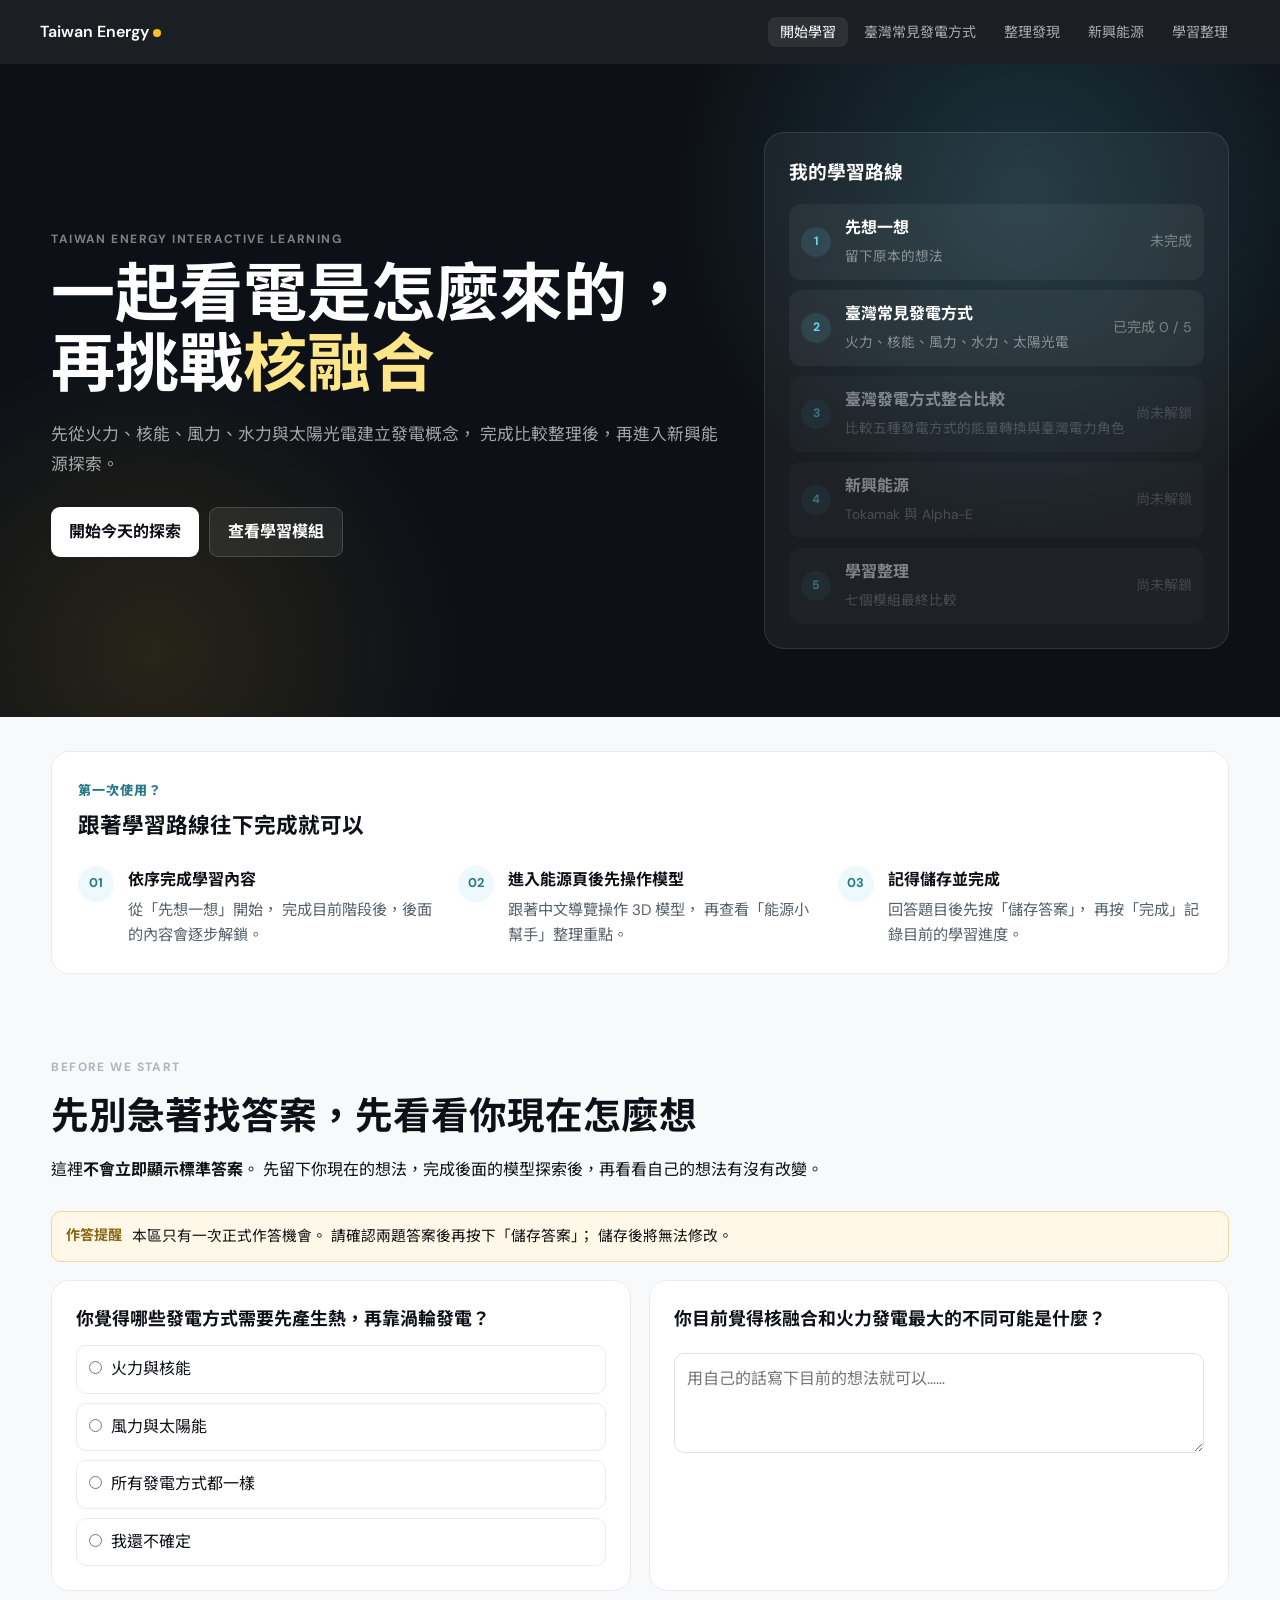
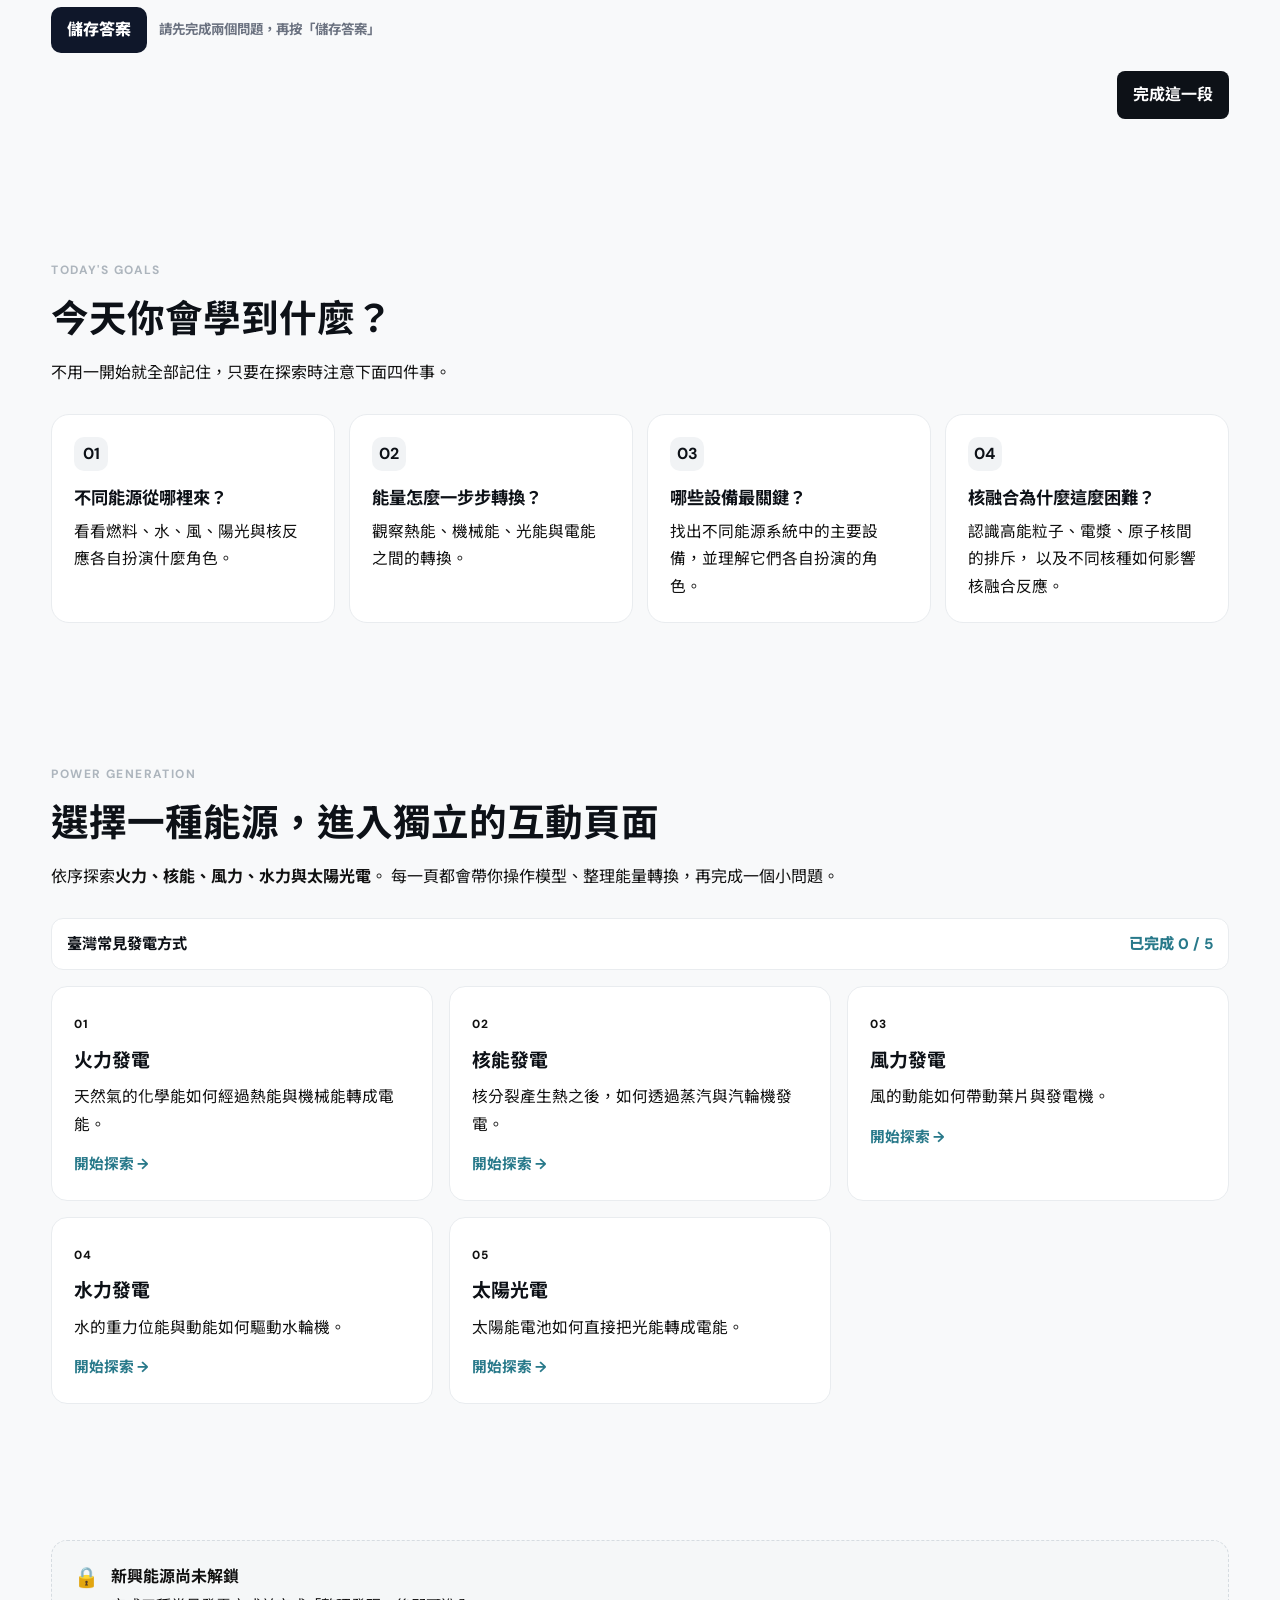
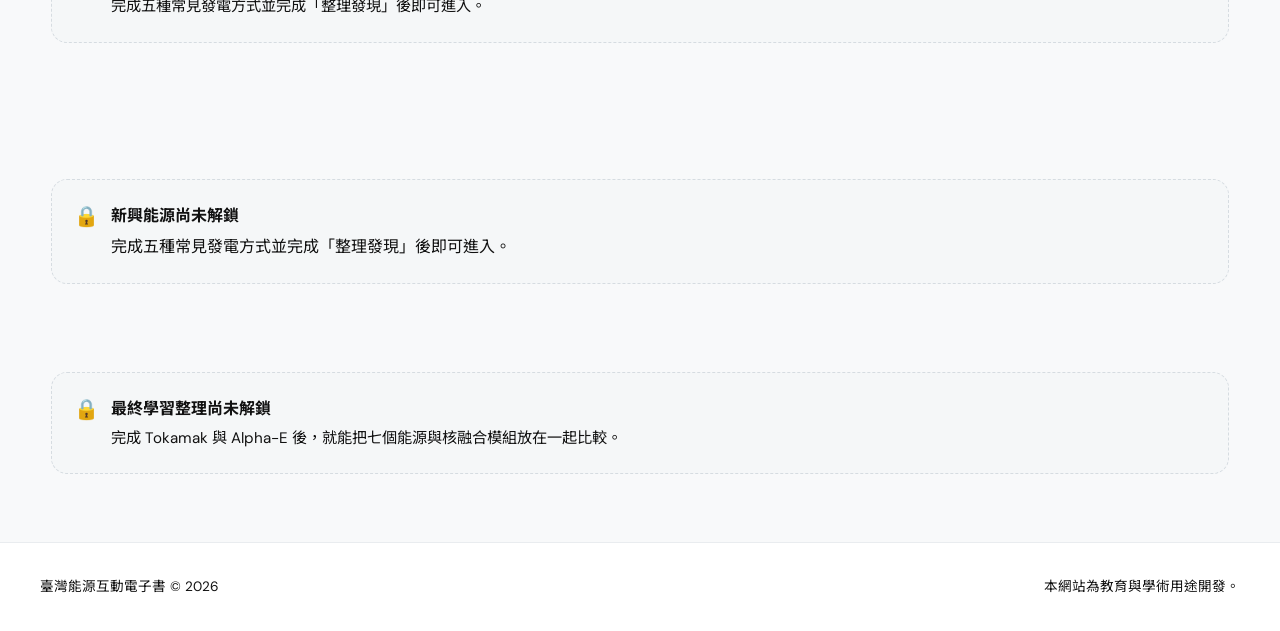
==== commit f1cb29a9: "1109_2248" ====
--- a/index.html
+++ b/index.html
@@ -4,7 +4,7 @@
   <meta charset="UTF-8">
   <meta name="viewport" content="width=device-width, initial-scale=1.0">
   <title>臺灣能源互動電子書｜學生學習版</title>
-  <link rel="stylesheet" href="student-learning.css?v=17">
+  <link rel="stylesheet" href="student-learning.css?v=22">
 </head>
 <body class="home-page">
     <nav>
@@ -191,6 +191,15 @@
                 </p>
             </div>
 
+            <div class="single-attempt-notice">
+                <strong>作答提醒</strong>
+                <span>
+                    本區只有一次正式作答機會。
+                    請確認兩題答案後再按下「儲存答案」；
+                    儲存後將無法修改。
+                </span>
+            </div>
+
             <div class="activity-grid">
                 <article class="activity-card">
                     <h3>你覺得哪些發電方式需要先產生熱，再靠渦輪發電？</h3>
@@ -685,6 +694,15 @@
                         YOUR TURN
                     </span>
 
+                    <div class="single-attempt-notice">
+                        <strong>作答提醒</strong>
+                        <span>
+                            本題只有一次正式作答機會。
+                            請確認內容後再按下「儲存答案」；
+                            儲存後將無法修改。
+                        </span>
+                    </div>
+
                     <h3>如果只能用一句話，你會怎麼比較這五種發電方式？</h3>
                     <p>
                         <strong>不用逐一介紹五種能源。</strong>
@@ -838,6 +856,6 @@
         <p>本網站為教育與學術用途開發。</p>
     </footer>
 
-    <script src="student-learning.js?v=17"></script>
+    <script src="student-learning.js?v=22"></script>
 </body>
 </html>
--- a/student-learning.css
+++ b/student-learning.css
@@ -5376,7 +5376,9 @@
 
 .tokamak-guide-content {
     flex: 1;
+    min-height: 0;
     padding: 20px;
+    overflow-y: auto;
     background: #f4f2ef;
 }
 
@@ -5459,8 +5461,8 @@
 /* =========================
    控制區
 ========================= */
-
 .tokamak-controls {
+    flex-shrink: 0;
     padding: 16px;
     background: #6f6861;
 }
@@ -5496,22 +5498,29 @@
     cursor: not-allowed;
 }
 
-
-/* =========================
-   左右欄高度
-========================= */
+/* =========================================================
+   Tokamak 模型：版面比照其他正式能源頁
+========================================================= */
 
 .tokamak-learning-module .module-workspace {
-    height: 480px;
-    min-height: 480px;
-    max-height: 480px;
+    height: 580px;
+    min-height: 580px;
+    max-height: 580px;
 }
 
 .tokamak-learning-module .module-model-column,
 .tokamak-learning-module .tokamak-control-column {
-    height: 480px;
-    min-height: 480px;
-    max-height: 480px;
+    height: 580px;
+    min-height: 580px;
+    max-height: 580px;
+}
+
+.tokamak-learning-module .tokamak-model-frame,
+.tokamak-learning-module .tokamak-model-shell,
+.tokamak-learning-module .tokamak-model-shell iframe {
+    height: 580px;
+    min-height: 580px;
+    max-height: 580px;
 }
 
 
@@ -5753,8 +5762,14 @@
 
 .fusion-world-card p {
     margin-bottom: 12px;
-    font-size: .88rem;
+    font-size: .98rem;
     line-height: 1.75;
+}
+
+.fusion-world-note > p,
+.fusion-world-summary p {
+    font-size: 1rem;
+    line-height: 1.8;
 }
 
 .fusion-world-card a {
@@ -5837,6 +5852,14 @@
         padding: 9px 10px;
     }
 
+    .tokamak-sync-hint strong {
+        font-size: .72rem;
+    }
+
+.tokamak-sync-hint span {
+        font-size: .68rem;
+    }
+
     .tokamak-controls {
         padding: 10px 8px;
     }
@@ -5884,6 +5907,14 @@
     .tokamak-helper-card-wide,
     .tokamak-helper-card-power {
         grid-column: auto;
+    }
+
+    .tokamak-learning-module .tokamak-model-frame,
+    .tokamak-learning-module .tokamak-model-shell,
+    .tokamak-learning-module .tokamak-model-shell iframe {
+        height: 480px;
+        min-height: 480px;
+        max-height: 480px;
     }
 }
 
@@ -6034,6 +6065,14 @@
     .solar-title-en,
     .tokamak-title-en {
         font-size: 0.82rem;
+    }
+
+    .tokamak-sync-hint strong {
+        font-size: .72rem;
+    }
+
+    .tokamak-sync-hint span {
+        font-size: .68rem;
     }
 }
 
@@ -6402,3 +6441,454 @@
 .emerging-focus-note {
     margin-bottom: 18px;
 }
+
+/* =========================================================
+   Tokamak 正式版可讀性
+========================================================= */
+
+.tokamak-helper-card h4 {
+    font-size: 1.05rem;
+    line-height: 1.5;
+}
+
+.tokamak-helper-card p,
+.tokamak-condition-card p,
+.tokamak-device-card p {
+    font-size: 0.98rem;
+    line-height: 1.8;
+}
+
+.tokamak-condition-card > strong,
+.tokamak-device-card > strong {
+    font-size: 0.98rem;
+}
+
+.fusion-world-note > p,
+.fusion-world-summary p {
+    font-size: 1rem;
+    line-height: 1.8;
+}
+
+.fusion-world-card p {
+    font-size: 0.98rem;
+    line-height: 1.75;
+}
+
+.tokamak-think-note p {
+    font-size: 1rem;
+    line-height: 1.85;
+}
+
+/* =========================================================
+   Alpha-E 挑戰頁正式版可讀性
+========================================================= */
+
+.alpha-challenge-focus-wrap {
+    padding-top: 28px;
+    padding-bottom: 0;
+}
+
+.fusion-core-card p {
+    font-size: 1rem;
+    line-height: 1.85;
+}
+
+.activity-step h4 {
+    font-size: 1.02rem;
+    line-height: 1.7;
+}
+
+.activity-step p {
+    font-size: 1rem;
+    line-height: 1.8;
+}
+
+.choice {
+    font-size: 1rem;
+    line-height: 1.7;
+}
+
+.term-popover p {
+    font-size: .95rem;
+    line-height: 1.8;
+}
+
+.concept-bridge-head p {
+    font-size: 1rem;
+    line-height: 1.8;
+}
+
+.summary-card p {
+    font-size: .95rem;
+    line-height: 1.75;
+}
+
+/* =========================================================
+   最後學習整理：正式版
+========================================================= */
+
+.summary-focus-note {
+    margin-bottom: 30px;
+    font-size: 1rem;
+    line-height: 1.75;
+}
+
+
+/* =========================================================
+   小試身手回顧
+========================================================= */
+
+.quiz-review-section {
+    margin-top: 48px;
+}
+
+.quiz-review-intro p {
+    font-size: 1rem;
+    line-height: 1.8;
+}
+
+.quiz-review-grid {
+    display: grid;
+    grid-template-columns: repeat(2, minmax(0, 1fr));
+    gap: 18px;
+}
+
+.quiz-review-intro .quiz-review-reminder {
+    margin-top: 18px;
+    margin-bottom: 0;
+}
+
+.quiz-review-card {
+    position: relative;
+    overflow: hidden;
+    padding: 22px;
+    border: 1px solid #e5e7eb;
+    border-radius: 16px;
+    background: #ffffff;
+}
+
+    .quiz-review-card.correct {
+        border-color: #cbe6c3;
+    }
+
+    .quiz-review-card.incorrect {
+        border-color: #ead8b2;
+    }
+
+    .quiz-review-card.unanswered {
+        border-color: #d9dde2;
+    }
+
+
+.quiz-review-head {
+    display: flex;
+    align-items: center;
+    justify-content: space-between;
+    gap: 12px;
+    margin-bottom: 14px;
+}
+
+    .quiz-review-head span {
+        color: #8a939b;
+        font-size: .74rem;
+        font-weight: 800;
+        letter-spacing: .08em;
+    }
+
+    .quiz-review-head strong {
+        color: #111827;
+        font-size: 1.08rem;
+    }
+
+
+.quiz-review-question {
+    margin-bottom: 16px;
+    color: #111111;
+    font-size: 1rem;
+    line-height: 1.8;
+    font-weight: 600;
+}
+
+
+.quiz-review-answer {
+    margin-top: 10px;
+    padding: 12px 14px;
+    border-radius: 10px;
+}
+
+    .quiz-review-answer span {
+        display: block;
+        margin-bottom: 4px;
+        color: #6b7280;
+        font-size: .78rem;
+        font-weight: 800;
+    }
+
+    .quiz-review-answer strong {
+        display: block;
+        color: #111827;
+        font-size: .95rem;
+        line-height: 1.7;
+    }
+
+
+.student-answer {
+    background: #f7f8f9;
+}
+
+.correct-answer {
+    background: #eff8ec;
+}
+
+
+.quiz-review-explanation {
+    margin-top: 14px;
+    padding-top: 14px;
+    border-top: 1px dashed #d9dde2;
+}
+
+    .quiz-review-explanation > strong {
+        color: #28798a;
+        font-size: .9rem;
+    }
+
+    .quiz-review-explanation p {
+        margin: 5px 0 0;
+        color: #111111;
+        font-size: .95rem;
+        line-height: 1.8;
+    }
+
+
+.quiz-review-result {
+    margin-top: 14px;
+    font-size: .88rem;
+    font-weight: 800;
+}
+
+.quiz-review-card.correct
+.quiz-review-result {
+    color: #39752d;
+}
+
+.quiz-review-card.incorrect
+.quiz-review-result {
+    color: #9a691e;
+}
+
+.quiz-review-card.unanswered
+.quiz-review-result {
+    color: #6b7280;
+}
+
+
+@media (max-width: 900px) {
+
+    .quiz-review-grid {
+        grid-template-columns: 1fr;
+    }
+}
+
+/* =========================================================
+   學習整理：正式版可讀性
+========================================================= */
+
+.summary-page .summary-hero p,
+body[data-page-requires="final"]
+.summary-hero p {
+    font-size: 1rem;
+    line-height: 1.8;
+}
+
+body[data-page-requires="final"]
+.section-intro p {
+    font-size: 1rem;
+    line-height: 1.8;
+}
+
+body[data-page-requires="final"]
+.compare-table th {
+    font-size: .9rem;
+}
+
+body[data-page-requires="final"]
+.compare-table td {
+    font-size: .98rem;
+    line-height: 1.75;
+}
+
+body[data-page-requires="final"]
+.energy-tradeoff-card > p,
+body[data-page-requires="final"]
+.tradeoff-summary {
+    font-size: 1rem;
+    line-height: 1.8;
+}
+
+body[data-page-requires="final"]
+.tradeoff-grid span {
+    font-size: .95rem;
+    line-height: 1.7;
+}
+
+body[data-page-requires="final"]
+.compare-box p {
+    font-size: .98rem;
+    line-height: 1.8;
+}
+
+body[data-page-requires="final"]
+.fusion-core-card p {
+    font-size: 1rem;
+    line-height: 1.85;
+}
+
+body[data-page-requires="final"]
+.reflection-card h3 {
+    margin-bottom: 8px;
+    font-size: 1.08rem;
+}
+
+body[data-page-requires="final"]
+.reflection-card p {
+    color: #111111;
+    font-size: 1rem;
+    line-height: 1.8;
+}
+
+body[data-page-requires="final"]
+.reflection-card textarea {
+    font-size: 1rem;
+    line-height: 1.7;
+}
+
+.quiz-review-reminder {
+    margin-bottom: 20px;
+    padding: 14px 16px;
+    border: 1px solid #ead8a6;
+    border-radius: 12px;
+    background: #fff8e8;
+}
+
+    .quiz-review-reminder strong {
+        display: block;
+        margin-bottom: 4px;
+        color: #8a6514;
+        font-size: .9rem;
+    }
+
+    .quiz-review-reminder p {
+        margin: 0;
+        color: #111111;
+        font-size: .98rem;
+        line-height: 1.8;
+    }
+
+/* =========================================================
+   小試身手：一次作答提醒
+========================================================= */
+
+.mini-quiz-once-notice {
+    display: flex;
+    align-items: flex-start;
+    gap: 10px;
+
+    margin: 14px 0 18px;
+    padding: 12px 14px;
+
+    border: 1px solid #ead8a6;
+    border-radius: 10px;
+
+    background: #fff8e8;
+}
+
+.mini-quiz-once-notice strong {
+    flex-shrink: 0;
+
+    color: #8a6514;
+    font-size: .88rem;
+    line-height: 1.7;
+}
+
+.mini-quiz-once-notice span {
+    color: #111111;
+    font-size: .92rem;
+    line-height: 1.7;
+}
+
+/* =========================================================
+   小試身手：答案鎖定狀態
+========================================================= */
+
+.mini-quiz-card.quiz-locked
+.quiz-option {
+    cursor: default;
+}
+
+.mini-quiz-card.quiz-locked
+.quiz-option:has(input:disabled) {
+    opacity: .72;
+}
+
+.mini-quiz-card.quiz-locked
+.quiz-option:has(input:checked) {
+    opacity: 1;
+    border-color: #8fb89a;
+    background: #f2f8f3;
+}
+
+.mini-quiz-card.quiz-locked
+.quiz-save-btn {
+    opacity: .65;
+    cursor: not-allowed;
+}
+
+/* =========================================================
+   全站：一次正式作答提醒
+========================================================= */
+
+.single-attempt-notice {
+    display: flex;
+    align-items: flex-start;
+    gap: 10px;
+    margin: 14px 0 18px;
+    padding: 12px 14px;
+    border: 1px solid #ead8a6;
+    border-radius: 10px;
+    background: #fff8e8;
+}
+
+    .single-attempt-notice strong {
+        flex-shrink: 0;
+        color: #8a6514;
+        font-size: .88rem;
+        line-height: 1.7;
+    }
+
+    .single-attempt-notice span {
+        color: #111111;
+        font-size: .92rem;
+        line-height: 1.7;
+    }
+
+
+/* =========================================================
+   全站：正式儲存後的鎖定狀態
+========================================================= */
+
+textarea:disabled {
+    opacity: 1;
+    color: #111111;
+    background: #f5f6f7;
+    border-color: #d9dde2;
+    cursor: default;
+}
+
+input[type="radio"]:disabled {
+    cursor: default;
+}
+
+.quiz-save-btn:disabled {
+    opacity: .65;
+    cursor: not-allowed;
+}
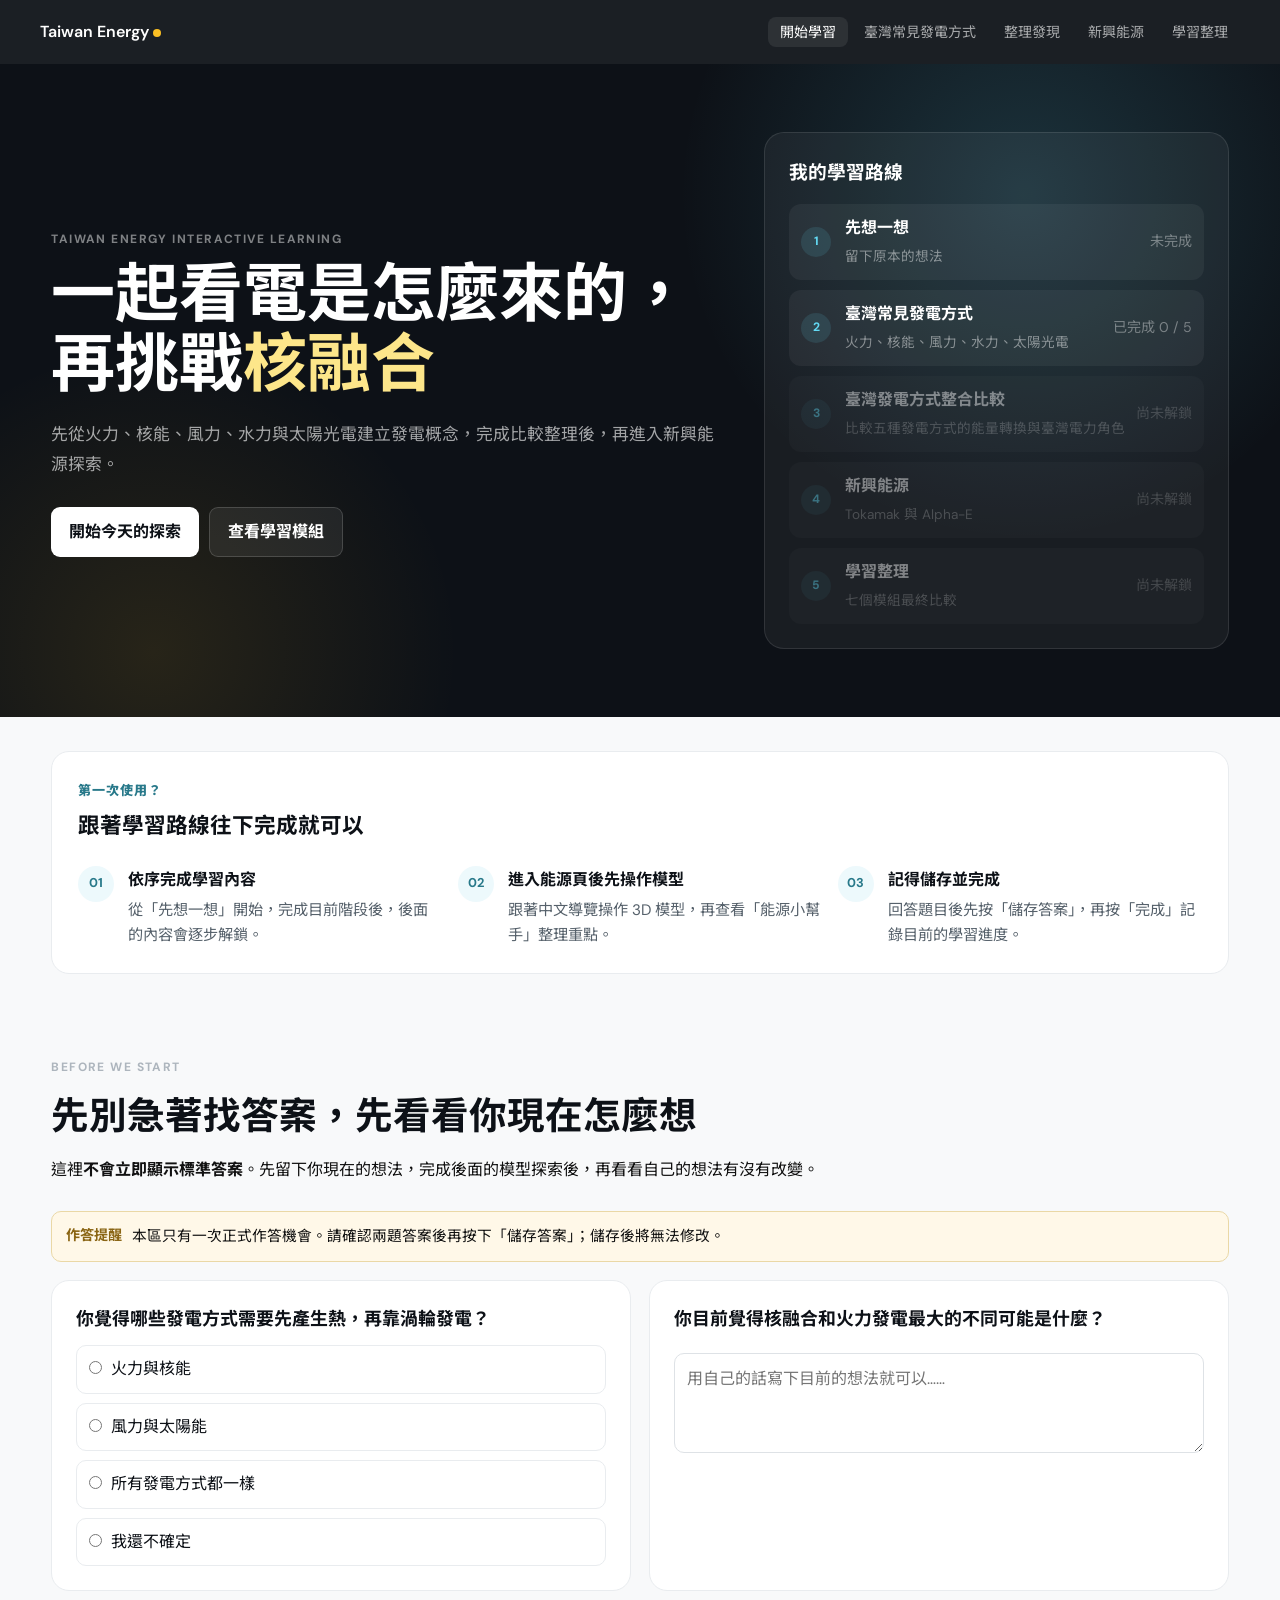
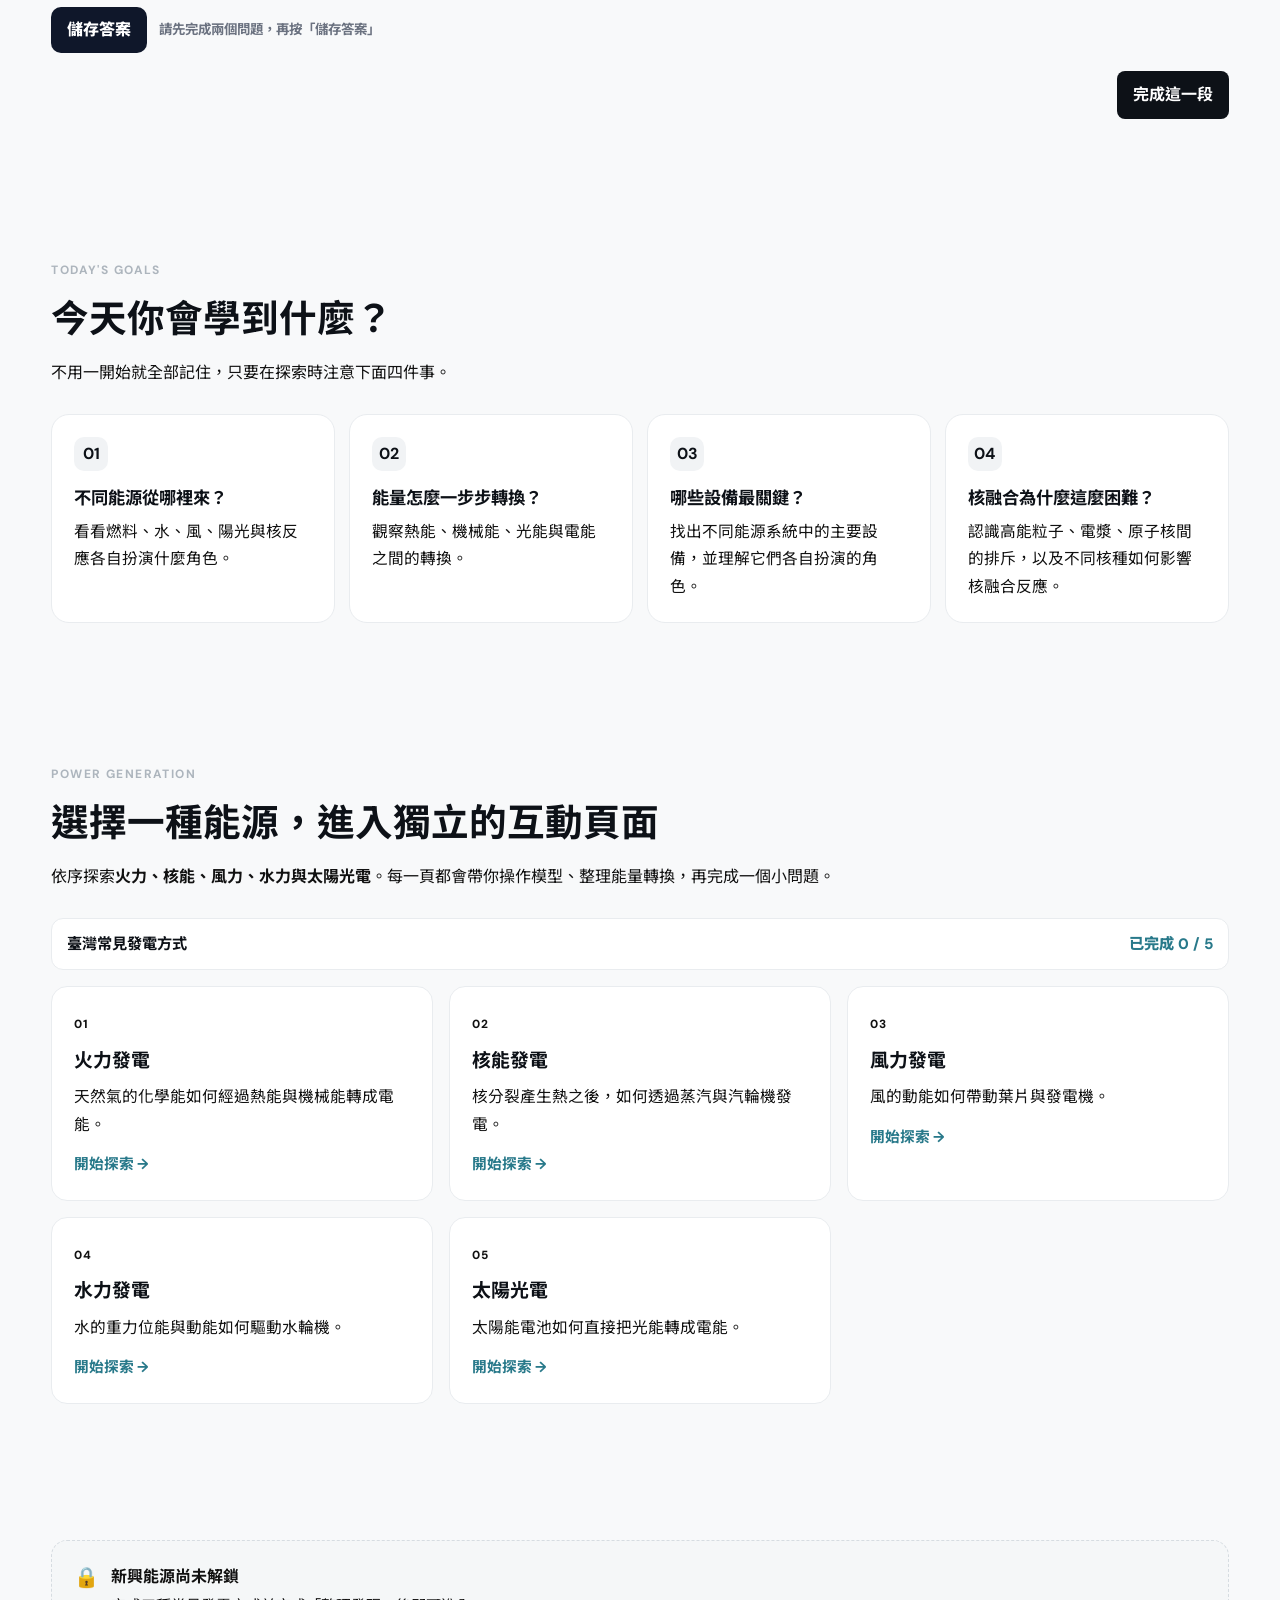
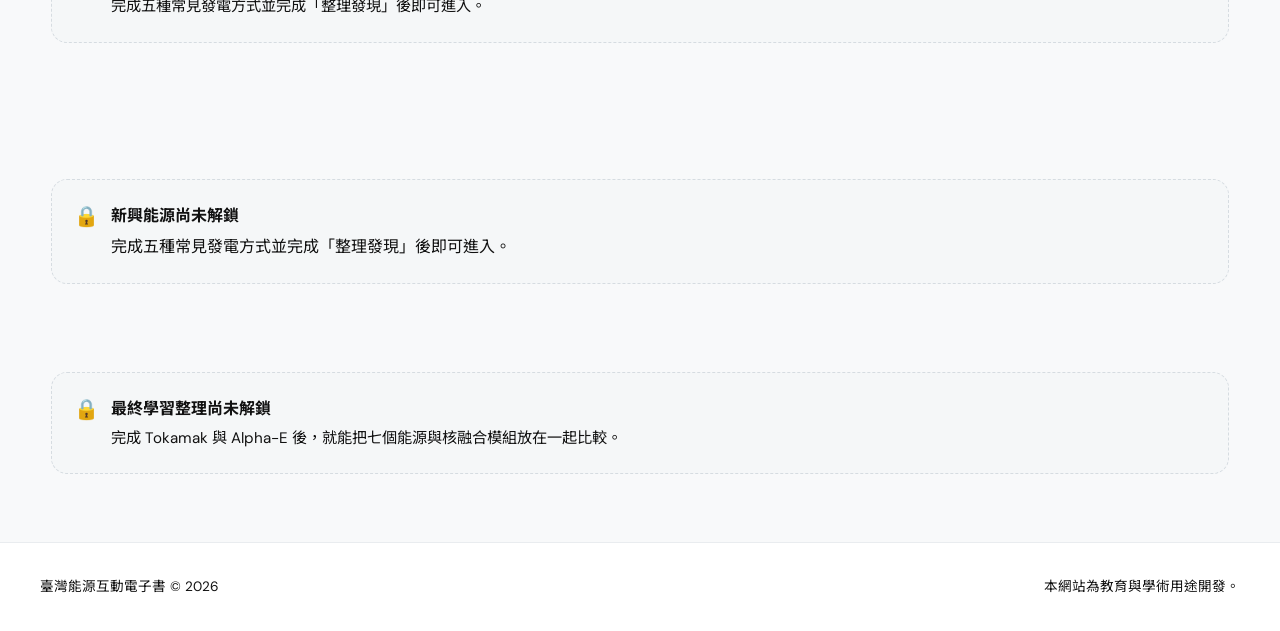
==== commit 67f97fcf: "1114_0203" ====
--- a/index.html
+++ b/index.html
@@ -27,8 +27,7 @@
                 <span class="eyebrow">TAIWAN ENERGY INTERACTIVE LEARNING</span>
                 <h1>一起看電是怎麼來的，<br>再挑戰<em>核融合</em></h1>
                 <p>
-                    先從火力、核能、風力、水力與太陽光電建立發電概念，
-                    完成比較整理後，再進入新興能源探索。
+                    先從火力、核能、風力、水力與太陽光電建立發電概念，完成比較整理後，再進入新興能源探索。
                 </p>
 
                 <div class="hero-actions">
@@ -146,8 +145,7 @@
                         <div>
                             <strong>依序完成學習內容</strong>
                             <p>
-                                從「先想一想」開始，
-                                完成目前階段後，後面的內容會逐步解鎖。
+                                從「先想一想」開始，完成目前階段後，後面的內容會逐步解鎖。
                             </p>
                         </div>
                     </div>
@@ -157,8 +155,7 @@
                         <div>
                             <strong>進入能源頁後先操作模型</strong>
                             <p>
-                                跟著中文導覽操作 3D 模型，
-                                再查看「能源小幫手」整理重點。
+                                跟著中文導覽操作 3D 模型，再查看「能源小幫手」整理重點。
                             </p>
                         </div>
                     </div>
@@ -168,8 +165,7 @@
                         <div>
                             <strong>記得儲存並完成</strong>
                             <p>
-                                回答題目後先按「儲存答案」，
-                                再按「完成」記錄目前的學習進度。
+                                回答題目後先按「儲存答案」，再按「完成」記錄目前的學習進度。
                             </p>
                         </div>
                     </div>
@@ -186,17 +182,14 @@
                 <span class="eyebrow">BEFORE WE START</span>
                 <h2>先別急著找答案，先看看你現在怎麼想</h2>
                 <p>
-                    這裡<strong>不會立即顯示標準答案</strong>。
-                    先留下你現在的想法，完成後面的模型探索後，再看看自己的想法有沒有改變。
+                    這裡<strong>不會立即顯示標準答案</strong>。先留下你現在的想法，完成後面的模型探索後，再看看自己的想法有沒有改變。
                 </p>
             </div>
 
             <div class="single-attempt-notice">
                 <strong>作答提醒</strong>
                 <span>
-                    本區只有一次正式作答機會。
-                    請確認兩題答案後再按下「儲存答案」；
-                    儲存後將無法修改。
+                    本區只有一次正式作答機會。請確認兩題答案後再按下「儲存答案」；儲存後將無法修改。
                 </span>
             </div>
 
@@ -272,8 +265,7 @@
                     <span>04</span>
                     <h3>核融合為什麼這麼困難？</h3>
                     <p>
-                        認識高能粒子、電漿、原子核間的排斥，
-                        以及不同核種如何影響核融合反應。
+                        認識高能粒子、電漿、原子核間的排斥，以及不同核種如何影響核融合反應。
                     </p>
                 </article>
             </div>
@@ -284,8 +276,7 @@
                 <span class="eyebrow">POWER GENERATION</span>
                 <h2>選擇一種能源，進入獨立的互動頁面</h2>
                 <p>
-                    依序探索<strong>火力、核能、風力、水力與太陽光電</strong>。
-                    每一頁都會帶你操作模型、整理能量轉換，再完成一個小問題。
+                    依序探索<strong>火力、核能、風力、水力與太陽光電</strong>。每一頁都會帶你操作模型、整理能量轉換，再完成一個小問題。
                 </p>
             </div>
 
@@ -353,8 +344,7 @@
                     </p>
 
                     <p>
-                        接下來比較三個重點：
-                        <strong>能源從哪裡來、能量怎麼轉換、最後怎麼產生電能</strong>。
+                        接下來比較三個重點：<strong>能源從哪裡來、能量怎麼轉換、最後怎麼產生電能</strong>。
                     </p>
                 </div>
 
@@ -379,15 +369,11 @@
                         <span>STEP 01</span>
                         <h3>先看看：五種能源走的是同一條路嗎？</h3>
                         <p>
-                            <strong>先看能量路徑：</strong>
-                            暫時拿掉設備名稱，
-                            只比較每一種發電方式的<strong>能量如何轉換</strong>。
+                            <strong>先看能量路徑：</strong>暫時拿掉設備名稱，只比較每一種發電方式的<strong>能量如何轉換</strong>。
                         </p>
 
                         <p>
-                            <strong>需要複習時：</strong>
-                            直接點選下方能源卡片，
-                            就可以回到該能源頁面重新查看。
+                            <strong>需要複習時：</strong>直接點選下方能源卡片，就可以回到該能源頁面重新查看。
                         </p>
                     </div>
 
@@ -411,8 +397,7 @@
                             </div>
 
                             <p>
-                                燃料先提供熱能，
-                                再利用蒸氣與汽輪機帶動發電機。
+                                燃料先提供熱能，再利用蒸氣與汽輪機帶動發電機。
                             </p>
 
                             <span class="energy-path-review">
@@ -439,8 +424,7 @@
                             </div>
 
                             <p>
-                                熱的來源和火力不同，
-                                但後續同樣會利用蒸氣推動汽輪機。
+                                熱的來源和火力不同，但後續同樣會利用蒸氣推動汽輪機。
                             </p>
 
                             <span class="energy-path-review">
@@ -465,8 +449,7 @@
                             </div>
 
                             <p>
-                                風直接推動葉片與轉子，
-                                不需要先產生熱能。
+                                風直接推動葉片與轉子，不需要先產生熱能。
                             </p>
 
                             <span class="energy-path-review">
@@ -494,8 +477,7 @@
                             </div>
 
                             <p>
-                                水往低處流動後推動水輪機，
-                                再由發電機產生電能。
+                                水往低處流動後推動水輪機，再由發電機產生電能。
                             </p>
 
                             <span class="energy-path-review">
@@ -519,8 +501,7 @@
                             </div>
 
                             <p>
-                                太陽能電池可以直接完成光能到電能的轉換，
-                                不需要旋轉機械設備。
+                                太陽能電池可以直接完成光能到電能的轉換，不需要旋轉機械設備。
                             </p>
 
                             <span class="energy-path-review">
@@ -538,10 +519,7 @@
                         <span>STEP 02</span>
                         <h3>再找找看，哪些其實比你想像中更像？</h3>
                         <p>
-                            <strong>比較方式：</strong>
-                            不只記住設備名稱，
-                            而是觀察<strong>能量經過哪些階段</strong>，
-                            就可以把五種發電方式重新分成幾組。
+                            <strong>比較方式：</strong>不只記住設備名稱，而是觀察<strong>能量經過哪些階段</strong>，就可以把五種發電方式重新分成幾組。
                         </p>
                     </div>
 
@@ -555,8 +533,7 @@
                             </div>
 
                             <p>
-                                兩者最初的能源來源不同，
-                                但都先產生<strong>熱</strong>，再利用<strong>蒸氣</strong>推動汽輪機。
+                                兩者最初的能源來源不同，但都先產生<strong>熱</strong>，再利用<strong>蒸氣</strong>推動汽輪機。
                             </p>
                         </article>
 
@@ -569,8 +546,7 @@
                             </div>
 
                             <p>
-                                風與水先使<strong>旋轉設備</strong>產生<strong>機械能</strong>，
-                                再由<strong>發電機</strong>把機械能轉換成<strong>電能</strong>。
+                                風與水先使<strong>旋轉設備</strong>產生<strong>機械能</strong>，再由<strong>發電機</strong>把機械能轉換成<strong>電能</strong>。
                             </p>
                         </article>
 
@@ -582,8 +558,7 @@
                             </div>
 
                             <p>
-                                太陽能電池<strong>直接</strong>將光能轉換成電能，
-                                是五種發電方式中能量路徑最不同的一種。
+                                太陽能電池<strong>直接</strong>將光能轉換成電能，是五種發電方式中能量路徑最不同的一種。
                             </p>
                         </article>
                     </div>
